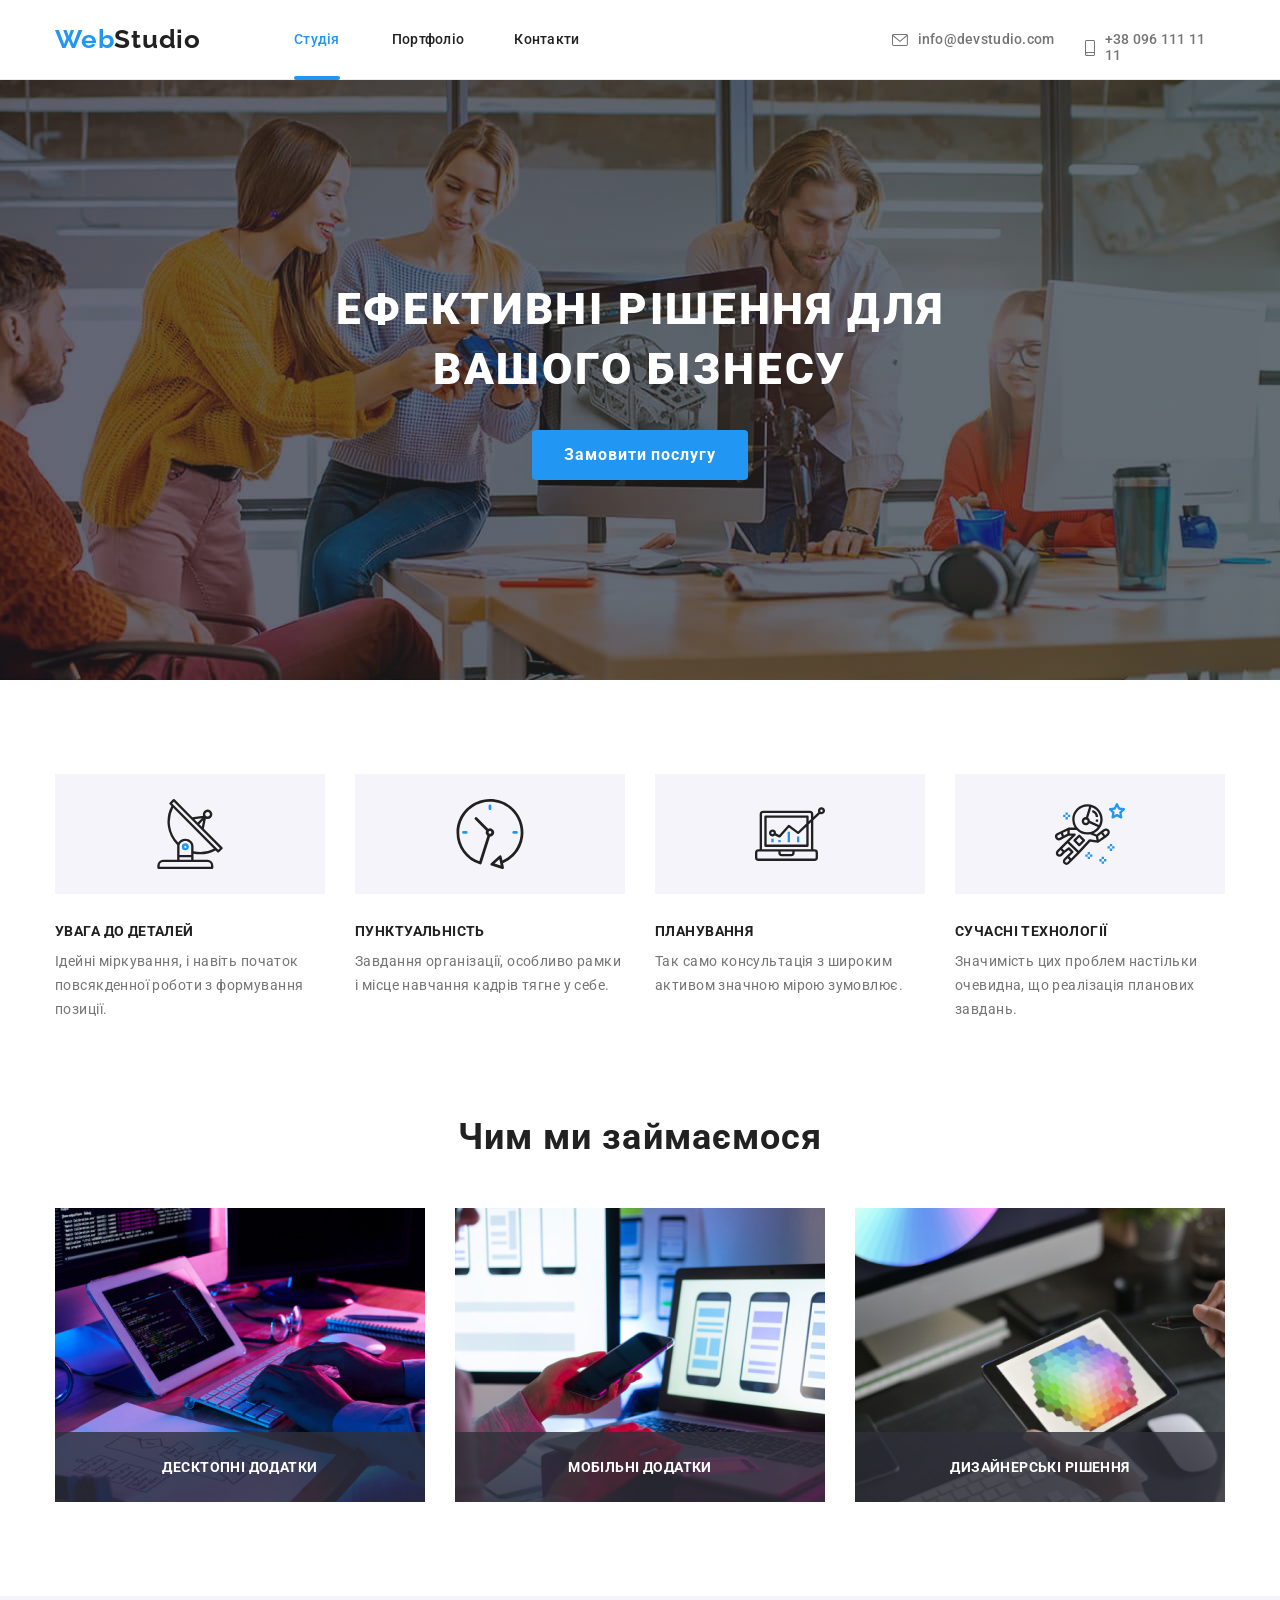
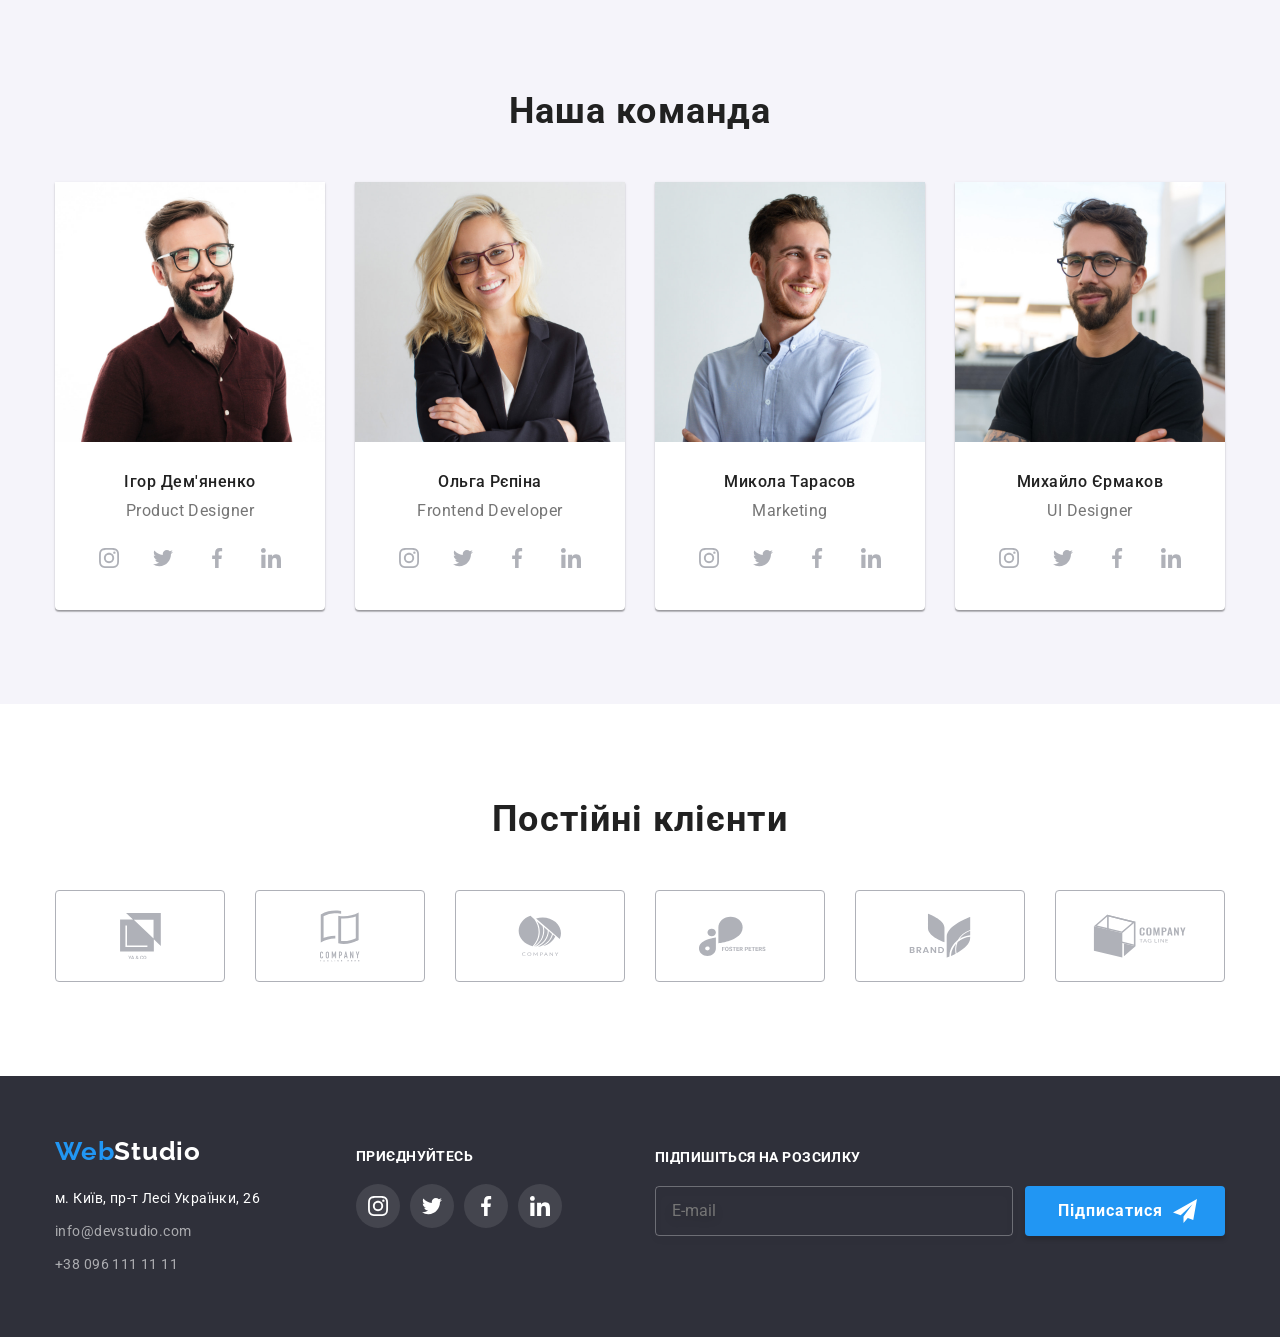
==== index.html @ 0c4d9f6d "делает label для формы в футере" ====
<!DOCTYPE html>
<html lang="uk">
<head>
    <meta charset="UTF-8">
    <meta http-equiv="X-UA-Compatible" content="IE=edge">
    <meta name="viewport" content="width=device-width, initial-scale=1.0">
    <title>Document</title>
    <link rel="preconnect" href="https://fonts.googleapis.com">
    <link rel="preconnect" href="https://fonts.gstatic.com" crossorigin>
    <link href="https://fonts.googleapis.com/css2?family=Raleway:wght@700&family=Roboto:wght@400;500;700;900&display=swap"
        rel="stylesheet">
    <link rel="stylesheet" href="https://cdnjs.cloudflare.com/ajax/libs/modern-normalize/1.1.0/modern-normalize.min.css">
    <link rel="stylesheet" href="./css/styles.css">
</head>
<body>
    <!--Header-->
    <header class="header">
        <div class="container header-nav">
            <a href="./index.html" class="header-logo link"> <span class="accent">Web</span>Studio</a>
            <nav>
                <ul class="site-nav list">
                    <li class="item"><a href="./index.html" class="link current">Студія</a></li>
                    <li class="item"><a href="./portfolio.html" class="link">Портфоліо</a></li>
                    <li class="item"><a href="" class="link">Контакти</a></li>
                </ul>
            </nav>
            <ul class="header-contacts list">
                <li class="item">
                    <a href="mailto:info@devstudio.com" class="link">
                        <svg class="icon envelope" width="16" height="12">
                            <use href="./images/icons.svg#icon-envelope"></use>
                        </svg>
                        info@devstudio.com 
                    </a>
                </li>
                <li class="item">
                    <a href="tel:+380961111111" class="link">
                        <svg class="icon smartphone" width="10" height="16">
                            <use href="./images/icons.svg#icon-smartphone"></use>
                        </svg>
                        +38 096 111 11 11
                    </a>
                </li>
            </ul>
        </div>
    </header>
    <main>
        <!--Hero screen-->
        <section class="hero">
            <h1 class="hero-title">Ефективні рішення для вашого бізнесу</h1>
            <button type="button" class="hero-button" data-modal-open>Замовити послугу</button>
        </section>
        <!--Features-->
        <section class="section">
            <div class="container features">
                <h2 class="section-title visually-hidden">Чому треба обрати нас?</h2>
                <ul class="features-list list">
                    <li class="features-item">
                        <div class="box">
                            <svg class="icon" width="70" height="70">
                                <use href="./images/icons.svg#icon-antenna"></use>
                            </svg>
                        </div>
                        <h3 class="features-title">УВАГА ДО ДЕТАЛЕЙ</h3>
                        <p class="features-description">Ідейні міркування, і навіть початок повсякденної роботи з формування позиції.
                        </p>
                    </li>
                    <li class="features-item">
                        <div class="box">
                            <svg class="icon" width="70" height="70">
                                <use href="./images/icons.svg#icon-clock"></use>
                            </svg>
                        </div>
                        <h3 class="features-title">ПУНКТУАЛЬНІСТЬ</h3>
                        <p class="features-description">Завдання організації, особливо рамки і місце навчання кадрів тягне у себе.</p>
                    </li>
                    <li class="features-item">
                        <div class="box">
                            <svg class="icon" width="70" height="70">
                                <use href="./images/icons.svg#icon-diagram"></use>
                            </svg>
                        </div>
                        <h3 class="features-title">ПЛАНУВАННЯ</h3>
                        <p class="features-description">Так само консультація з широким активом значною мірою зумовлює.</p>
                    </li>
                    <li class="features-item">
                        <div class="box">
                            <svg class="icon" width="70" height="70">
                                <use href="./images/icons.svg#icon-astronaut"></use>
                            </svg>
                        </div>
                        <h3 class="features-title">СУЧАСНІ ТЕХНОЛОГІЇ</h3>
                        <p class="features-description">Значимість цих проблем настільки очевидна, що реалізація планових завдань.</p>
                    </li>
                </ul>
            </div>
        </section>
        <!--What we do-->
        <section class="section">
            <div class="container services">
                <h2 class="section-title">Чим ми займаємося</h2>
                <ul class="services list">
                    <li class="item">
                            <img src="./images/box1.jpg" alt="руки на клавіатурі та планшет з зображенням коду" width="370">
                            <h3 class="service-title">Десктопні додатки</h3>
                    </li>
                    <li class="item">
                        <img src="./images/box2.jpg" alt="людина з телефоном сидить навпроти ноутбука" width="370">
                        <h3 class="service-title">Мобільні додатки</h3>
                    </li>
                    <li class="item">
                        <img src="./images/box3.jpg" alt="людина вибирає колір з палітри на екрані планшета" width="370">
                        <h3 class="service-title">Дизайнерські рішення</h3>
                    </li>
                </ul>
            </div>
        </section>
        <!--Our team-->
        <section class="section secondary-color">
            <div class="container team">
                <h2 class="section-title">Наша команда</h2>
                <ul class="list team">
                    <li class="item">
                        <img src="./images/teamcard1.jpg" alt="чоловік з бородою та у окулярах" class="team-photo">
                        <h3 class="team-name">Ігор Дем'яненко</h3>
                        <p class="team-position">Product Designer</p>
                        <ul class="team-social">
                            <li>
                                <a href="" class="social-item">
                                    <svg class="icon" width="20" height="20">
                                        <use href="./images/icons.svg#icon-instagram"></use>
                                    </svg>
                                </a>
                            </li>
                            <li>
                                <a href="" class="social-item">
                                    <svg class="icon" width="20" height="20">
                                        <use href="./images/icons.svg#icon-twitter"></use>
                                    </svg>
                                </a>
                            </li>
                            <li>
                                <a href="" class="social-item">
                                    <svg class="icon" width="20" height="20">
                                        <use href="./images/icons.svg#icon-facebook"></use>
                                    </svg>
                                </a>
                            </li>
                            <li>
                                <a href="" class="social-item">
                                    <svg class="icon" width="20" height="20">
                                        <use href="./images/icons.svg#icon-linkedin"></use>
                                    </svg>
                                </a>
                            </li>
                        </ul>
                    </li>
                    <li class="item">
                        <img src="./images/teamcard2.jpg" alt="блондинка в окулярах" class="team-photo">
                        <h3 class="team-name">Ольга Рєпіна</h3>
                        <p class="team-position">Frontend Developer</p>
                        <ul class="team-social">
                            <li>
                                <a href="" class="social-item">
                                    <svg class="icon" width="20" height="20">
                                        <use href="./images/icons.svg#icon-instagram"></use>
                                    </svg>
                                </a>
                            </li>
                            <li>
                                <a href="" class="social-item">
                                    <svg class="icon" width="20" height="20">
                                        <use href="./images/icons.svg#icon-twitter"></use>
                                    </svg>
                                </a>
                            </li>
                            <li>
                                <a href="" class="social-item">
                                    <svg class="icon" width="20" height="20">
                                        <use href="./images/icons.svg#icon-facebook"></use>
                                    </svg>
                                </a>
                            </li>
                            <li>
                                <a href="" class="social-item">
                                    <svg class="icon" width="20" height="20">
                                        <use href="./images/icons.svg#icon-linkedin"></use>
                                    </svg>
                                </a>
                            </li>
                        </ul>
                    </li>
                    <li class="item">
                        <img src="./images/teamcard3.jpg" alt="чоловік у блакитній сорочці" class="team-photo">
                        <h3 class="team-name">Микола Тарасов</h3>
                        <p class="team-position">Marketing</p>
                        <ul class="team-social">
                            <li>
                                <a href="" class="social-item">
                                    <svg class="icon" width="20" height="20">
                                        <use href="./images/icons.svg#icon-instagram"></use>
                                    </svg>
                                </a>
                            </li>
                            <li>
                                <a href="" class="social-item">
                                    <svg class="icon" width="20" height="20">
                                        <use href="./images/icons.svg#icon-twitter"></use>
                                    </svg>
                                </a>
                            </li>
                            <li>
                                <a href="" class="social-item">
                                    <svg class="icon" width="20" height="20">
                                        <use href="./images/icons.svg#icon-facebook"></use>
                                    </svg>
                                </a>
                            </li>
                            <li>
                                <a href="" class="social-item">
                                    <svg class="icon" width="20" height="20">
                                        <use href="./images/icons.svg#icon-linkedin"></use>
                                    </svg>
                                </a>
                            </li>
                        </ul>
                    </li>
                    <li class="item">
                        <img src="./images/teamcard4.jpg" alt="чоловік з бородою та окулярами у чорній футболці" class="team-photo">
                        <h3 class="team-name">Михайло Єрмаков</h3>
                        <p class="team-position">UI Designer</p>
                        <ul class="team-social">
                            <li>
                                <a href="" class="social-item">
                                    <svg class="icon" width="20" height="20">
                                        <use href="./images/icons.svg#icon-instagram"></use>
                                    </svg>
                                </a>
                            </li>
                            <li>
                                <a href="" class="social-item">
                                    <svg class="icon" width="20" height="20">
                                        <use href="./images/icons.svg#icon-twitter"></use>
                                    </svg>
                                </a>
                            </li>
                            <li>
                                <a href="" class="social-item">
                                    <svg class="icon" width="20" height="20">
                                        <use href="./images/icons.svg#icon-facebook"></use>
                                    </svg>
                                </a>
                            </li>
                            <li>
                                <a href="" class="social-item">
                                    <svg class="icon" width="20" height="20">
                                        <use href="./images/icons.svg#icon-linkedin"></use>
                                    </svg>
                                </a>
                            </li>
                        </ul>
                    </li>
                </ul>
            </div>
        </section>
        <!-- Clients -->
        <section>
            <div class="container clients">
                <h2 class="section-title">Постійні клієнти</h2>
                <ul class="list">
                    <li class="clients-item">
                        <svg class="icon client1" width="41" height="46.7">
                            <use href="./images/icons.svg#icon-client1"></use>
                        </svg>
                    </li>
                    <li class="clients-item">
                        <svg class="icon client2" width="40" height="52">
                            <use href="./images/icons.svg#icon-client2"></use>
                        </svg>
                    </li>
                    <li class="clients-item">
                        <svg class="icon client3" width="43.46" height="41.18">
                            <use href="./images/icons.svg#icon-client3"></use>
                        </svg>
                    </li>
                    <li class="clients-item">
                        <svg class="icon client4" width="84.44" height="40.62">
                            <use href="./images/icons.svg#icon-client4"></use>
                        </svg>
                    </li>
                    <li class="clients-item">
                        <svg class="icon client5" width="62.54" height="45.43">
                            <use href="./images/icons.svg#icon-client5"></use>
                        </svg>
                    </li>
                    <li class="clients-item">
                        <svg class="icon client6" width="93.79" height="43.93">
                            <use href="./images/icons.svg#icon-client6"></use>
                        </svg>
                    </li>
                </ul>
            </div>
        </section>
        <!-- Modal -->
        <div class="backdrop is-hidden" data-modal>
            <div class="modal">
                <button class="close-button" data-modal-close>
                    <svg class="icon">
                        <use href="./images/icons.svg#icon-closebutton"></use>
                    </svg>
                </button>
            </div>
        </div>
    </main>
    <!-- Footer -->
    <footer class="footer">
        <div class="container">
            <div class="logo-address">
                <a href="./index.html" class="footer-logo link"> <span class="accent">Web</span>Studio</a>
                <address>
                    <ul class="list address">
                        <li class="address-item item">
                            <p>м. Київ, пр-т Лесі Українки, 26</p>
                        </li>
                        <li class="footer-contacts item">
                            <a href="mailto:info@devstudio.com" class="link">info@devstudio.com</a>
                        </li>
                        <li class="footer-contacts item">
                            <a href="tel:+380961111111" class="link">+38 096 111 11 11</a>
                        </li>
                    </ul>
                </address>
            </div>
            <div class="footer-social">
                <h3>приєднуйтесь</h3>
                <ul class="list">
                    <li>
                        <a href="" class="social-item">
                            <svg class="icon" width="20" height="20">
                                <use href="./images/icons.svg#icon-instagram"></use>
                            </svg>
                        </a>
                    </li>
                    <li>
                        <a href="" class="social-item">
                            <svg class="icon" width="20" height="20">
                                <use href="./images/icons.svg#icon-twitter"></use>
                            </svg>
                        </a>
                    </li>
                    <li>
                        <a href="" class="social-item">
                            <svg class="icon" width="20" height="20">
                                <use href="./images/icons.svg#icon-facebook"></use>
                            </svg>
                        </a>
                    </li>
                    <li>
                        <a href="" class="social-item">
                            <svg class="icon" width="20" height="20">
                                <use href="./images/icons.svg#icon-linkedin"></use>
                            </svg>
                        </a>
                    </li>
                </ul>
            </div>
            <div class="footer-form">
                <form class="mail-form">
                    <label for="form-label" class="form-header">Підпишіться на розсилку</label>
                    <div class="form">
                        <input type="mail" name="mail" id="form-label" class="mail-input" placeholder="E-mail">
                        <button type="submit" class="submit-button">Підписатися
                            <svg class="icon">
                                <use href="./images/icons.svg#icon-sendicon" width="24" height="24"></use>
                            </svg>
                        </button>
                    </div>
                </form>
            </div>
        </div>
    </footer>
    <script src="./js/modal.js"></script>
</body>
</html>
---- css/styles.css ----
/* колір основного тексту #757575 */
/* колір заголовків #212121 */
/* акцент #2196F3 */
/* колір ховера по кнопці "замовити послугу" #188CE8 */
/* колір контактів у хедері */
/* колір контактів у футеріrgba(255, 255, 255, 0.6); */
/* білий #FFFFFF */
/* колір основного фона #F5F5F5 */
/* вторинний цвіт фону #F5F4FA */
/* фон хедера #FFFFFF */

:root {
    --primary-text-color:#757575;
    --title-text-color:#212121;
    --accent-color:#2196F3;
    --header-contacts-color:#757575;
    --footer-contacts-color:rgba(255, 255, 255, 0.6);
    --white-color:#FFFFFF;
    --primary-background-color:#FFFFFF;
    --secondary-background-color:#F5F4FA;
    --header-background-color:#FFFFFF;
    --hero-background-color:#2F303A;
    --order-button-hover:#188CE8;
    --social-item-color:#AFB1B8;
    --footer-social-background:rgba(255, 255, 255, 0.1);
    --service-title-background:rgba(47, 48, 58, 0.8);
    --backdrop-color:rgba(0, 0, 0, 0.2);
    --transition-duration: 250ms;
    --transition-timing-function: cubic-bezier(0.4, 0, 0.2, 1);
}

h1,
h2,
h3,
h4,
h5,
h6,
p,
ul {
    margin: 0;
    padding: 0;
}

body {
    background-color: var(--primary-background-color);
    color: var(--primary-text-color);
    font-family: Roboto, sans-serif;
}

.list {
    list-style: none;
}

.link {
    text-decoration: none;
}

.visually-hidden {
    position: absolute;
    white-space: nowrap;
    width: 1px;
    height: 1px;
    overflow: hidden;
    border: 0;
    padding: 0;
    clip: rect(0 0 0 0);
    clip-path: inset(50%);
    margin: -1px;
}

.container {
    margin-left: auto;
    margin-right: auto;
    max-width: 1200px;
    padding-left: 15px;
    padding-right: 15px;
}

/* Хедер */

.header-nav {
    display: flex;
    /* align-items: center; */
}

.header {
    display: block;
    height: 80px;
    /* position: relative; */
    border-bottom: 1px solid #ECECEC;
}

/* Лого */

.header-logo {
    margin-top: 24px;
    margin-bottom: 25px;

    color: var(--title-text-color);
    font-family: Raleway, sans-serif;
    font-weight: 700;
    font-size: 26px;
    line-height: 1.19;
    letter-spacing: 0.03em;
}

.header-logo .accent {
    color: var(--accent-color);
}

/* Головна навігація */

.site-nav {
    display: flex;
    margin-left: 93px;
    margin-top: 32px;
    /* padding-bottom: 32px; */
}

.site-nav > .item:nth-child(2) {
    margin-left: 52px;
    margin-right: 50px;
}

.site-nav .link {
    display: block;
    transition: color var(--transition-duration) var(--transition-timing-function);

    color: var(--title-text-color);
    font-weight: 500;
    font-size: 14px;
    line-height: 1.14;
    letter-spacing: 0.02em;
}

.site-nav .link.current {
    position: relative;
    padding-bottom: 32px;

    color: var(--accent-color);
}

.link.current:after {
    content: "";
    display: block;
    position: absolute;
    bottom: 0;

    border-radius: 2px;
    width: 100%;
    height: 4px;
    background-color: var(--accent-color);
}

.site-nav .link:hover, .site-nav .link:focus {
    color: var(--accent-color);
}

/* Контакти у хедері */

.header-contacts .item {
    height: 16px;
}

.header-contacts {
    display: flex;
    align-items: center;
    margin-left: 312px;
}

.header-contacts .item + .item {
    margin-left: 30px;
}

.header-contacts .link {
    display: flex;
    align-items: center;
    transition: color var(--transition-duration) var(--transition-timing-function);
    
    /* height: 16px; */

    color: var(--header-contacts-color);
    font-weight: 500;
    font-size: 14px;
    line-height: 1.14;
    letter-spacing: 0.02em;
}

.header-contacts .link:hover,
.header-contacts .link:focus,
.footer-contacts .link:hover,
.footer-contacts .link:focus {
    color: var(--accent-color);
}

.header-contacts .icon {
    margin-right: 10px;
    transition: fill var(--transition-duration) var(--transition-timing-function);

    fill: var(--header-contacts-color) 
}

.header-contacts .link:hover .icon, .header-contacts .link:focus .icon {
    fill: var(--accent-color);
}

/* Hero */

.hero {
    background-image: linear-gradient(to right, rgba(47, 48, 58, 0.4), rgba(47, 68, 58, 0.4)), url(../images/hero.jpg);
    background-color: #C4C4C4;
    background-size: cover;
    background-position: center;
    margin-left: auto;
    margin-right: auto;
    max-height: 600px;
    max-width: 1600px;
    text-align: center;
    padding-top: 200px;
    padding-bottom: 200px;
    margin-bottom: 94px;
}

.hero-button, .category-button {
    cursor: pointer;
}

.hero-title {
    margin-bottom: 30px;
    width: 696px;
    margin-left: auto;
    margin-right: auto;

    color: var(--white-color);
    font-weight: 900;
    font-size: 44px;
    line-height: 1.36;
    letter-spacing: 0.06em;
    text-transform: uppercase;
}

.hero-button {
    border: none;
    padding: 10px 32px;
    display: block;
    margin-left: auto;
    margin-right: auto;
    transition: background-color var(--transition-duration) var(--transition-timing-function);
    
    min-width: 216px;
    border-radius: 4px;
    background-color: var(--accent-color);
    color: var(--white-color);
    font-weight: 700;
    font-size: 16px;
    line-height: 1.88;
    text-align: center;
    letter-spacing: 0.06em;
}

.hero-button:hover, .hero-button:focus {
    background-color: var(--order-button-hover);
}


.section-title {
    color: var(--title-text-color);
    font-weight: 700;
    font-size: 36px;
    line-height: 1.17;
    text-align: center;
    letter-spacing: 0.03em;
}

/* Features */

.container.features {
    margin-bottom: 94px;
}

.features-list {
    display: flex;
}

.features-item {
    width: calc((100%-90px)/4);
}

.features-item > .box {
    display: flex;
    justify-content: center;
    align-items: center;
    width: 270px;
    height: 120px;
    margin-bottom: 30px;
    background-color: var(--secondary-background-color);
}

.features-list .features-item:not(:last-child) {
    margin-right: 30px;
}

.features-title {
    margin-bottom: 10px;

    color: var(--title-text-color);
    font-weight: 700;
    font-size: 14px;
    line-height: 1.14;
    letter-spacing: 0.03em;
    text-transform: uppercase;
}

.features-description {
    font-size: 14px;
    line-height: 1.71;
    letter-spacing: 0.03em;
}

/* What we do */

.section-title {
    margin-bottom: 50px;
}

.services.list {
    display: flex;
}

.services img {
    display: block;
}

.services .item {
    width: calc((100%-60px)/3);
    height: auto;
    position: relative;
}

.services .item:not(:last-child) {
    margin-right: 30px;
}

.services {
    margin-bottom: 94px;
}

.service-title {
    display: block;
    padding: 27px 0;
    width: 100%;
    height: 70px;
    position: absolute;
    bottom: 0;
    
    color: var(--white-color);
    background-color: var(--service-title-background);

    font-style: normal;
    font-weight: 700;
    font-size: 14px;
    line-height: 16px;
    text-align: center;
    letter-spacing: 0.03em;
    text-transform: uppercase;
}

/* Team */

.container.team {
    padding-top: 94px;
    padding-bottom: 94px;
}

.team.list {
    display: flex;
}

.team .item {
    width: calc((100%-90px)/4);
    border-radius: 0px 0px 4px 4px;
}

.team .item:not(:last-child) {
    margin-right: 30px;
}

.section.secondary-color {
    background-color: var(--secondary-background-color);
}

.team .section-title {
    margin-left: auto;
    margin-right: auto;
}

.team > li {
    background-color: #FFFFFF;
    box-shadow: 0px 1px 3px rgba(0, 0, 0, 0.12), 0px 1px 1px rgba(0, 0, 0, 0.14), 0px 2px 1px rgba(0, 0, 0, 0.2);
    border-radius: 0px 0px 4px 4px;
}

.team-photo {
    margin-bottom: 30px;
    display: block;
    width: 100%;
}

.team-name {
    margin-bottom: 10px;

    color: var(--title-text-color);
    font-weight: 500;
    font-size: 16px;
    line-height: 1.19;
    text-align: center;
    letter-spacing: 0.03em;
}

.team-position {
    margin-bottom: 16px;
    
    font-size: 16px;
    line-height: 1.19;
    text-align: center;
    letter-spacing: 0.03em;
}

.team-social {
    display: flex;
    list-style: none;
    margin: 0 32px 30px 32px;
    padding: 0;
}

.social-item {
    display: flex;
    align-items: center;
    justify-content: center;
    transition: background-color var(--transition-duration) var(--transition-timing-function);
    
    width: 44px;
    height: 44px;
    border-radius: 50%;
}

.team-social > li:not(:last-child) {
    margin-right: 10px;
}

.social-item .icon {
    transition: fill var(--transition-duration) var(--transition-timing-function);
    fill: var(--social-item-color);
}

.social-item:hover, .social-item:focus {
    background-color: var(--accent-color);
}

.social-item:hover .icon, .social-item:focus .icon {
    fill: var(--white-color);
}

/* Clients */

.container.clients {
    padding-top: 94px;
    padding-bottom: 94px;
}

.clients .section-title {
    margin-bottom: 50px;
}

.clients > .list {
    display: flex;
}

.clients-item {
    display: flex;
    align-items: center;
    justify-content: center;
    transition: border-color var(--transition-duration) var(--transition-timing-function);
    
    width: 170px;
    height: 92px;
    
    border: 1px solid #AFB1B8;
    border-radius: 4px;
}

.clients-item:not(:last-child) {
    margin-right: 30px;
}

.clients-item .icon {
    transition: fill var(--transition-duration) var(--transition-timing-function);
    fill: var(--social-item-color);
}

.clients-item:hover .icon {
    fill: var(--accent-color);
}

.clients-item:hover {
    border-color: var(--accent-color);
    cursor: pointer;
}

/* Modal */

.backdrop {
    position: fixed;
    top: 0;
    left: 0;
    opacity: 1;
    transition: opacity var(--transition-duration) var(--transition-timing-function);
    
    width: 100%;
    height: 100%;
    background-color: var(--backdrop-color);
}

.backdrop.is-hidden {
    opacity: 0;
    pointer-events: none;   
}

.backdrop.is-hidden .modal {
    transform: translate(-50%, -50%) scale(0.8);
}

.modal {
    position: absolute;
    top: 50%;
    left: 50%;
    transform: translate(-50%, -50%) scale(1);
    transition: transform var(--transition-duration) var(--transition-timing-function);
    
    
    min-width: 528px;
    min-height: 581px;

    background: var(--white-color);
    box-shadow: 0px 1px 3px rgba(0, 0, 0, 0.12), 0px 1px 1px rgba(0, 0, 0, 0.14), 0px 2px 1px rgba(0, 0, 0, 0.2);
    border-radius: 4px;
}

.close-button {
    position: absolute;
    top: 8px;
    right: 8px;
    display: flex;
    align-items: center;
    justify-content: center;

    width: 30px;
    height: 30px;
    
    cursor: pointer;
    border: 1px solid rgba(0, 0, 0, 0.1);
    border-radius: 50%;
    background-color: var(--white-color);
}

.close-button .icon {
    width: 11px;
    height: 11px;
}

/* Footer */
    
.footer {
    background-color: var(--hero-background-color);
}

.footer .container {
    padding-top: 60px;
    padding-bottom: 60px;
    display: flex;
}

.footer-logo {
    display: inline-block;
    margin-bottom: 20px;
    
    color: var(--white-color);
    
    font-family: Raleway, sans-serif;
    font-weight: 700;
    font-size: 26px;
    line-height: 1.19;
    letter-spacing: 0.03em;
}

.footer-logo .accent {
    color: var(--accent-color);
}

.address {
    display: inline-block;
    width: 231px;
}

.address-item {
    color: var(--white-color);
    font-style: normal;
    font-size: 14px;
    line-height: 1.71;
    letter-spacing: 0.03em;
}

.address .item:not(:last-child) {
    margin-bottom: 9px;
}

.footer-contacts .link {
    transition: color var(--transition-duration) var(--transition-timing-function);
    
    color: var(--footer-contacts-color);
    font-style: normal;
    font-size: 14px;
    line-height: 1.71;
    letter-spacing: 0.03em;
}

.footer-social {
    display: block;
    height: 80px;
    padding: 0;
    margin-left: 70px;
    margin-top: 12px;
}

.footer-social h3 {
    margin-bottom: 20px;

    font-weight: 700;
    font-size: 14px;
    line-height: 16px;
    letter-spacing: 0.03em;
    text-transform: uppercase;
    
    color: var(--white-color);
}

.footer-social .social-item {
    transition: background-color var(--transition-duration) var(--transition-timing-function);
    background-color: var(--footer-social-background);
    border-radius: 50%;
}

.footer-social li:not(:last-child) {
    margin-right: 10px;
}

.footer-social .list {
    display: flex;
}

.footer-social .icon {
    fill: var(--white-color);
}

.footer-social .social-item:hover, .footer-social .social-item:focus {
    background-color: var(--accent-color);
}

/* Footer form */

.footer-form {
    margin-left: 93px;
    margin-top: 12px;
}

.mail-form .form {
    display: flex;
}

.footer-form .form-header {
    display: inline-block;
    padding: 0;
    margin: 0 0 20px 0;

    color: var(--white-color);
    font-weight: 700;
    font-size: 14px;
    line-height: 1.14;
    letter-spacing: 0.03em;
    text-transform: uppercase;
}

.footer-form .mail-input {
    display: block;
    padding-top: 15px;
    padding-bottom: 15px;
    padding-left: 16px;
    width: 358px;
    height: 50px;

    color: var(--footer-contacts-color);
    border: 1px solid rgba(255, 255, 255, 0.3);
    filter: drop-shadow(0px 4px 4px rgba(0, 0, 0, 0.15));
    border-radius: 4px;
    background-color: inherit;
}

.footer-form .submit-button {
    display: flex;
    align-items: center;
    justify-content: end;
    padding: 10px 28px;
    margin-left: 12px;

    width: 200px;
    height: 50px;
    color: var(--white-color);
    background-color: var(--accent-color);
    cursor: pointer;

    font-weight: 700;
    font-size: 16px;
    line-height: 1.88;
    letter-spacing: 0.06em;
    box-shadow: 0px 4px 4px rgba(0, 0, 0, 0.15);
    border: none;
    border-radius: 4px;
}

.submit-button .icon {
    width: 24px;
    height: 24px;
    margin-left: 10px;
}

/* Фільтр */

.category {
    display: flex;
    margin-bottom: 50px;
    justify-content: center;
}

.category .item + .item{
    margin-left: 8px;
}

.category-button {
    display: inline-block;
    padding: 6px 22px;
    transition: background-color var(--transition-duration) var(--transition-timing-function), color var(--transition-duration) var(--transition-timing-function), box-shadow var(--transition-duration) var(--transition-timing-function);
    
    border-radius: 4px;
    border: none;
    background-color: var(--secondary-background-color);
    color: var(--title-text-color);
    font-weight: 500;
    font-size: 16px;
    line-height: 1.62;
    text-align: center;
    letter-spacing: 0.03em;
}

.category-button:hover,
.category-button:focus {
    background-color: var(--accent-color);
    color: var(--white-color);
    box-shadow: 0px 3px 1px rgba(0, 0, 0, 0.1), 0px 1px 2px rgba(0, 0, 0, 0.08), 0px 2px 2px rgba(0, 0, 0, 0.12);
}

/* Портфоліо */

.container.project {
    margin-top: 94px;
    margin-bottom: 94px;
}


.project-list {
    display: flex;
    flex-wrap: wrap;
}

.project-list img {
    display: block;
    width: 100%;
    height: auto;
}

.project-description {
    padding: 20px 23px 19px 23px;
    border-right: 1px solid #EEEEEE;
    border-left: 1px solid #EEEEEE;
    border-bottom: 1px solid #EEEEEE;
}

.project-category {
    display: block; 
}


.project-list .item {
    width: ((100%-60px)/3);
    margin-right: 30px;
    margin-bottom: 30px;
}

.project-list .link {
    display: block;
    transition: box-shadow var(--transition-duration) var(--transition-timing-function);
}

.project-list .link:hover, .project-list .link:focus {
    box-shadow: 0px 1px 1px rgba(0, 0, 0, 0.12), 0px 4px 4px rgba(0, 0, 0, 0.06), 1px 4px 6px rgba(0, 0, 0, 0.16);
}

.project-list .item:nth-child(3n) {
    margin-right: 0;
}

.project-list .item:nth-last-child(-n+3) {
    margin-bottom: 0;
}

.project-title {
    margin-bottom: 4px;
    
    color: var(--title-text-color);
    font-weight: 700;
    font-size: 18px;
    line-height: 2;
    letter-spacing: 0.06em;
}

.project-category {
    font-size: 16px;
    line-height: 1.88;
    letter-spacing: 0.03em;
}

.project-list .project-category {
    color: var(--primary-text-color)
}

.project-thumb {
    position: relative;
    overflow: hidden;
}

.project-transform {
    display: block;
    position: absolute;
    top: 100%;
    transition: transform var(--transition-duration) var(--transition-timing-function);

    width: 100%;
    height: 100%;
    background-color: var(--accent-color);
}

.project-list .link:hover .project-transform, .project-list .link:focus .project-transform {
    transform: translateY(-100%);
}

.project-desc {
    padding: 63px 24px;

    font-style: normal;
    font-weight: 400;
    font-size: 18px;
    line-height: 1.56;
    letter-spacing: 0.03em;

    color: var(--white-color);
}
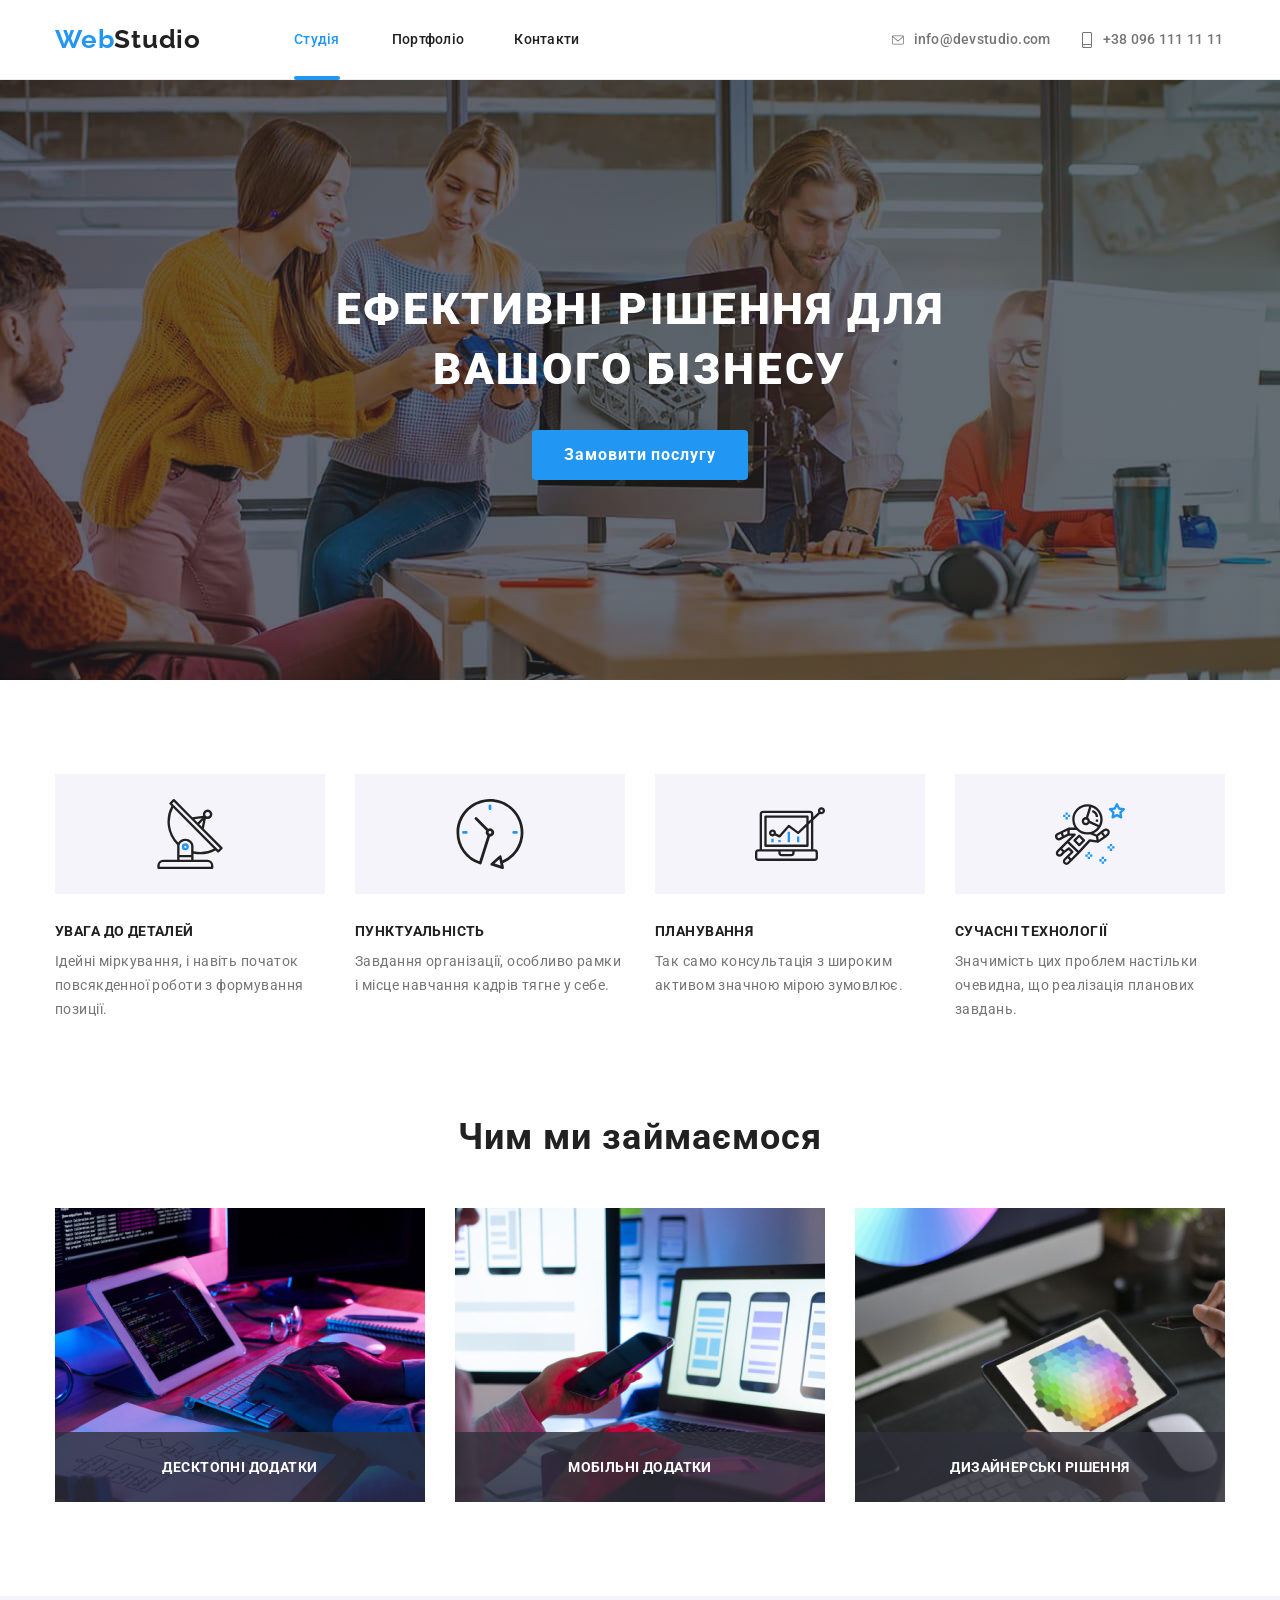
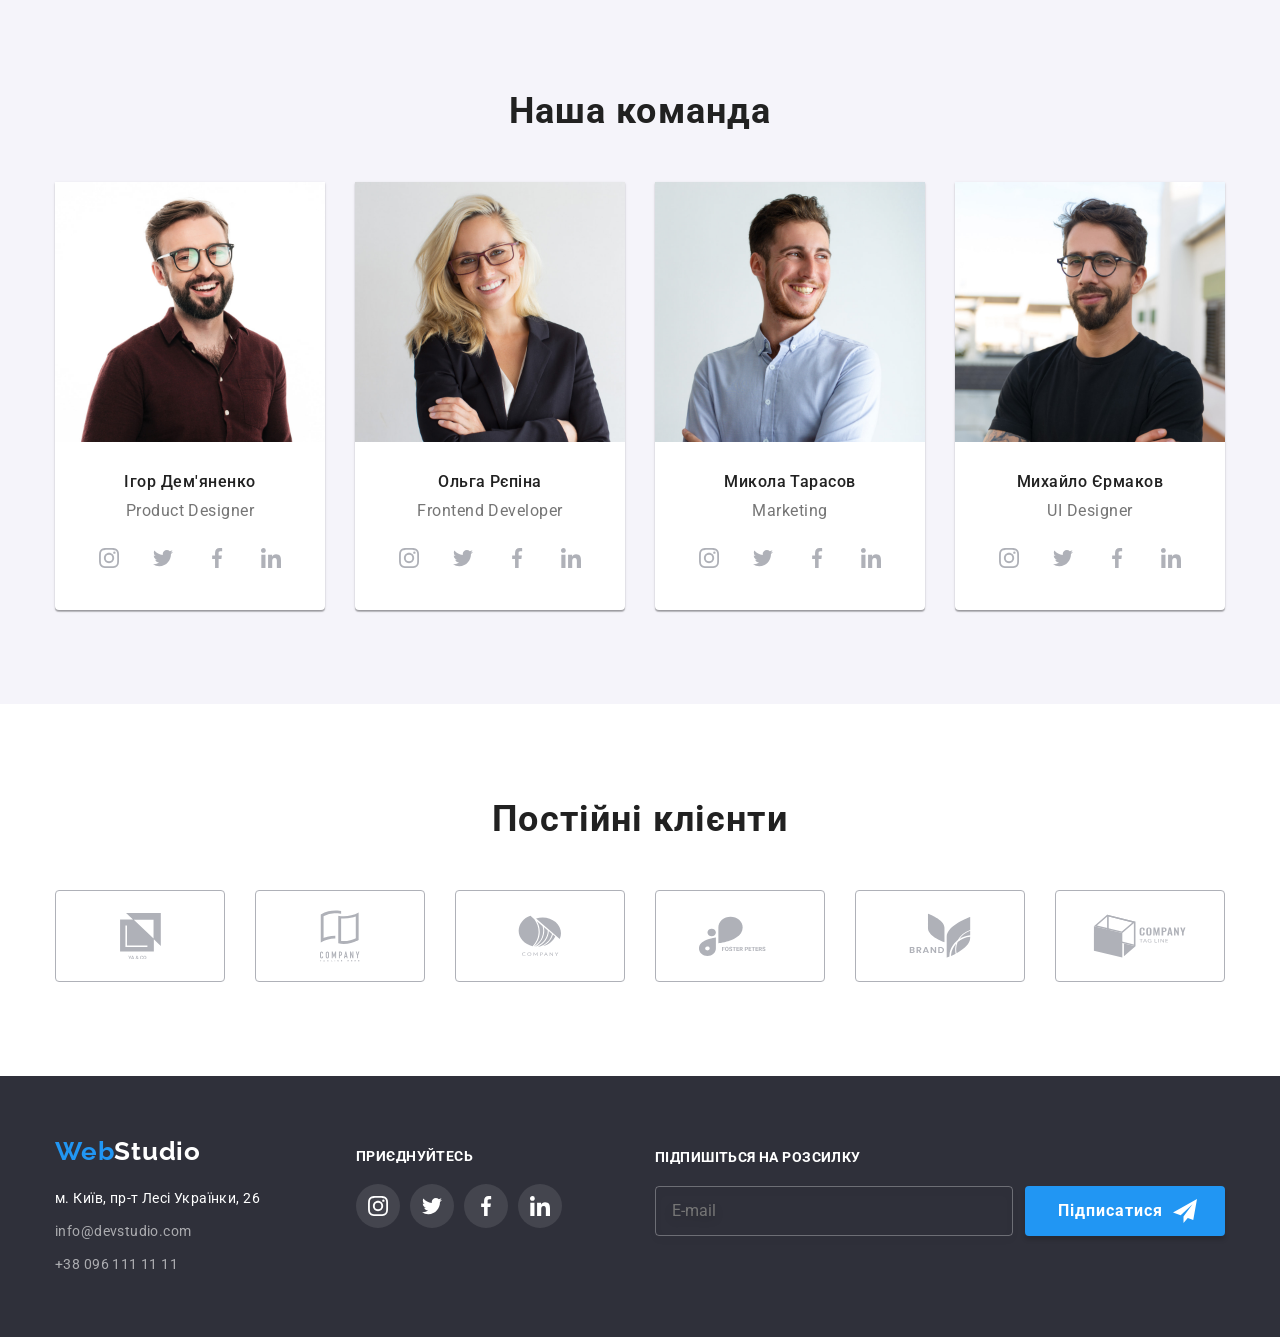
==== commit 8af528d7: "добавляет кастомный чекбокс в модалку" ====
--- a/index.html
+++ b/index.html
@@ -27,10 +27,10 @@
             <ul class="header-contacts list">
                 <li class="item">
                     <a href="mailto:info@devstudio.com" class="link">
-                        <svg class="icon envelope" width="16" height="12">
+                        <svg class="icon envelope">
                             <use href="./images/icons.svg#icon-envelope"></use>
                         </svg>
-                        info@devstudio.com 
+                        <span>info@devstudio.com</span>  
                     </a>
                 </li>
                 <li class="item">
@@ -51,8 +51,8 @@
             <button type="button" class="hero-button" data-modal-open>Замовити послугу</button>
         </section>
         <!--Features-->
-        <section class="section">
-            <div class="container features">
+        <section class="section features">
+            <div class="container">
                 <h2 class="section-title visually-hidden">Чому треба обрати нас?</h2>
                 <ul class="features-list list">
                     <li class="features-item">
@@ -116,8 +116,8 @@
             </div>
         </section>
         <!--Our team-->
-        <section class="section secondary-color">
-            <div class="container team">
+        <section class="section team secondary-color">
+            <div class="container">
                 <h2 class="section-title">Наша команда</h2>
                 <ul class="list team">
                     <li class="item">
@@ -264,8 +264,8 @@
             </div>
         </section>
         <!-- Clients -->
-        <section>
-            <div class="container clients">
+        <section class="clients">
+            <div class="container">
                 <h2 class="section-title">Постійні клієнти</h2>
                 <ul class="list">
                     <li class="clients-item">
@@ -304,6 +304,44 @@
         <!-- Modal -->
         <div class="backdrop is-hidden" data-modal>
             <div class="modal">
+                <strong class="modal-header">Залиште свої дані, ми вам передзвонимо</strong>
+                <form>
+                    <div class="modal-form">
+                        <label class="modal-name">
+                            <span class="label">Ім'я</span>
+                            <input type="text" name="name" class="input">
+                            <svg class="icon">
+                                <use href="./images/icons.svg#icon-username"></use>
+                            </svg>
+                        </label>
+                        <label class="modal-phone">
+                            <span class="label" >Телефон</span>
+                            <input type="tel" name="phone" class="input">
+                            <svg class="icon">
+                                <use href="./images/icons.svg#icon-userphone"></use>
+                            </svg>
+                        </label>
+                        <label class="modal-email">
+                            <span class="label">Пошта</span>
+                            <input type="email" name="email" class="input">
+                            <svg class="icon">
+                                <use href="./images/icons.svg#icon-useremail"></use>
+                            </svg>
+                        </label>
+                        <label class="modal-comment">
+                            <span class="label">Коментар</span>
+                            <textarea name="comment" class="textarea" placeholder="Введіть текст"></textarea>
+                        </label>
+                    </div>
+                    <label class="modal-policy">
+                        <input type="checkbox" name="policy" class="checkbox">
+                        <svg class="icon-check">
+                            <use href="./images/icons.svg#icon-check"></use>
+                        </svg>
+                        <span class="label">Погоджуюся з розсилкою та приймаю <a href="">Умови договору</a></span>
+                    </label>
+                    <button type="submit" class="modal-submit">Відправити</button>
+                </form>
                 <button class="close-button" data-modal-close>
                     <svg class="icon">
                         <use href="./images/icons.svg#icon-closebutton"></use>
--- a/css/styles.css
+++ b/css/styles.css
@@ -20,7 +20,7 @@
     --secondary-background-color:#F5F4FA;
     --header-background-color:#FFFFFF;
     --hero-background-color:#2F303A;
-    --order-button-hover:#188CE8;
+    --button-hover:#188CE8;
     --social-item-color:#AFB1B8;
     --footer-social-background:rgba(255, 255, 255, 0.1);
     --service-title-background:rgba(47, 48, 58, 0.8);
@@ -57,14 +57,14 @@
 
 .visually-hidden {
     position: absolute;
-    white-space: nowrap;
+    /* white-space: nowrap; */
     width: 1px;
     height: 1px;
     overflow: hidden;
     border: 0;
     padding: 0;
     clip: rect(0 0 0 0);
-    clip-path: inset(50%);
+    /* clip-path: inset(50%); */
     margin: -1px;
 }
 
@@ -177,7 +177,7 @@
     align-items: center;
     transition: color var(--transition-duration) var(--transition-timing-function);
     
-    /* height: 16px; */
+    height: 16px;
 
     color: var(--header-contacts-color);
     font-weight: 500;
@@ -186,18 +186,28 @@
     letter-spacing: 0.02em;
 }
 
+.header-contacts .icon {
+    display: inline-block;
+    padding: 0;
+    width: 12px;
+    height: 16px;
+    margin-right: 10px;
+    transition: fill var(--transition-duration) var(--transition-timing-function);
+
+    fill: var(--header-contacts-color)
+}
+
+.header-contacts span {
+    display: inline-block;
+    padding: 0;
+    height: 16px;
+}
+
 .header-contacts .link:hover,
 .header-contacts .link:focus,
 .footer-contacts .link:hover,
 .footer-contacts .link:focus {
     color: var(--accent-color);
-}
-
-.header-contacts .icon {
-    margin-right: 10px;
-    transition: fill var(--transition-duration) var(--transition-timing-function);
-
-    fill: var(--header-contacts-color) 
 }
 
 .header-contacts .link:hover .icon, .header-contacts .link:focus .icon {
@@ -242,7 +252,7 @@
 .hero-button {
     border: none;
     padding: 10px 32px;
-    display: block;
+    display: inline-block;
     margin-left: auto;
     margin-right: auto;
     transition: background-color var(--transition-duration) var(--transition-timing-function);
@@ -259,7 +269,7 @@
 }
 
 .hero-button:hover, .hero-button:focus {
-    background-color: var(--order-button-hover);
+    background-color: var(--button-hover);
 }
 
 
@@ -274,7 +284,7 @@
 
 /* Features */
 
-.container.features {
+.section.features {
     margin-bottom: 94px;
 }
 
@@ -367,7 +377,7 @@
 
 /* Team */
 
-.container.team {
+.section.team {
     padding-top: 94px;
     padding-bottom: 94px;
 }
@@ -463,7 +473,7 @@
 
 /* Clients */
 
-.container.clients {
+.clients {
     padding-top: 94px;
     padding-bottom: 94px;
 }
@@ -472,7 +482,7 @@
     margin-bottom: 50px;
 }
 
-.clients > .list {
+.clients .list {
     display: flex;
 }
 
@@ -531,6 +541,11 @@
 }
 
 .modal {
+    display: flex;
+    flex-direction: column;
+    margin-left: auto;
+    margin-right: auto;
+    padding: 40px;
     position: absolute;
     top: 50%;
     left: 50%;
@@ -546,6 +561,158 @@
     border-radius: 4px;
 }
 
+.modal-header {
+    display: block;
+    text-align: center;
+    margin-bottom: 12px;
+
+    font-weight: 700;
+    font-size: 20px;
+    line-height: 1.15;
+    text-align: center;
+    letter-spacing: 0.03em;
+    color: var(--title-text-color);
+}
+
+.modal-form {
+    display: flex;
+    flex-direction: column;
+    margin-bottom: 20px;
+
+    font-weight: 400;
+    font-size: 12px;
+    line-height: 1.17;
+    letter-spacing: 0.01em;
+    color: var(--primary-text-color);
+}
+
+.modal-form .input, .modal-form .textarea {
+    display: block;
+    width: 100%;
+    height: 40px;
+    
+    border: 1px solid rgba(33, 33, 33, 0.2);
+    border-radius: 4px;
+}
+
+.modal-form .input {
+    padding-left: 42px;
+}
+
+.modal-form .label {
+    display: inline-block;
+    padding: 0;
+    margin-bottom: 4px;
+}
+
+.modal-form label:not(:last-child) {
+    margin-bottom: 10px;
+}
+
+.modal-name, .modal-phone, .modal-email {
+    position: relative;
+}
+
+.modal-form .icon {
+    width: 18px;
+    height: 18px;
+    position: absolute;
+    bottom: 11px;
+    left: 12px;
+}
+
+.modal-form .textarea {
+    height: 120px;
+    padding: 12px 16px;
+    resize: none;
+}
+
+.modal-form .textarea::placeholder {
+    color: rgba(117, 117, 117, 0.5);
+}
+
+.modal-form label:focus-within input, .modal-form label:focus-within textarea {
+    border: 1px solid #2196F3;
+    outline: transparent;
+}
+
+.modal-form label:focus-within .icon {
+    fill: var(--accent-color);
+}
+
+.modal-policy {
+    display: flex;
+    width: 425px;
+    align-items: center;
+    justify-content: left;
+    margin-left: auto;
+    margin-right: auto;
+    margin-bottom: 30px;
+
+    font-weight: 400;
+    font-size: 14px;
+    line-height: 1.71;
+    letter-spacing: 0.03em;
+}
+
+.modal-policy .checkbox {
+    position: absolute;
+    white-space: nowrap;
+    width: 1px;
+    height: 1px;
+    overflow: hidden;
+    padding: 0;
+    clip: rect(0 0 0 0);
+    clip-path: inset(50%);
+    margin: -1px;
+    border: 0;
+}
+
+.icon-check {
+    display: inline-block;
+    padding: 0;
+    margin-right: 8px;
+    width: 16px;
+    height: 15px;
+
+    border: 2px solid black;
+    border-radius: 2px;
+}
+
+.checkbox:checked + .icon-check {
+    background-color: var(--accent-color);
+    background-origin: border-box;
+    border: none;
+}
+
+.modal-policy a {
+    color: var(--accent-color);
+}
+
+.modal-submit {
+    display: block;
+    margin-left: auto;
+    margin-right: auto;
+    width: 200px;
+    height: 50px;
+
+    cursor: pointer;
+    box-shadow: 0px 4px 4px rgba(0, 0, 0, 0.15);
+    border: none;
+    border-radius: 4px;
+    background-color: var(--accent-color);
+    color: var(--white-color);
+    
+    font-weight: 700;
+    font-size: 16px;
+    line-height: 1.88;
+    letter-spacing: 0.06em;
+}
+
+.modal-submit:hover {
+    background-color: var(--button-hover);
+}
+
 .close-button {
     position: absolute;
     top: 8px;
@@ -568,15 +735,22 @@
     height: 11px;
 }
 
+.close-button:hover .icon {
+    fill: var(--accent-color);
+}
+
 /* Footer */
     
 .footer {
     background-color: var(--hero-background-color);
 }
 
-.footer .container {
+.footer {
     padding-top: 60px;
     padding-bottom: 60px;
+}
+
+.footer .container {
     display: flex;
 }
 
@@ -770,7 +944,7 @@
 
 /* Портфоліо */
 
-.container.project {
+.section.project {
     margin-top: 94px;
     margin-bottom: 94px;
 }
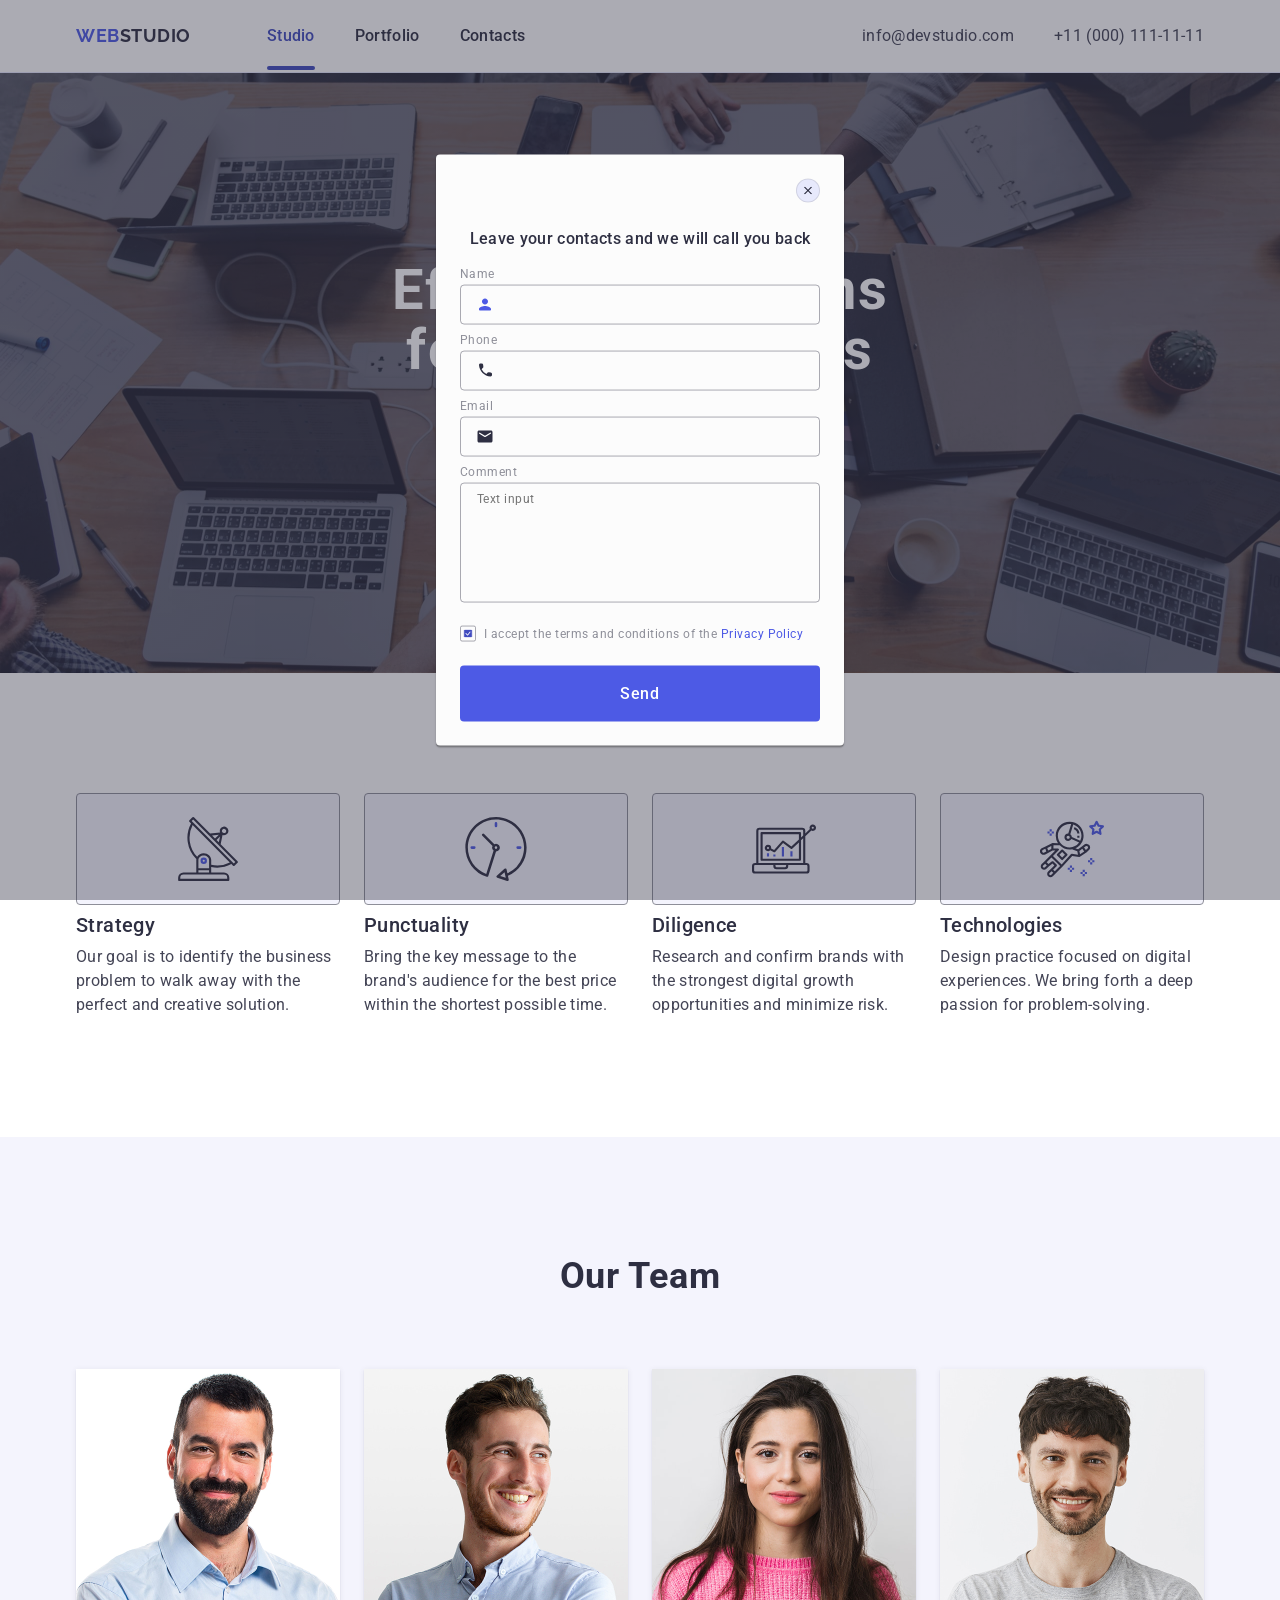
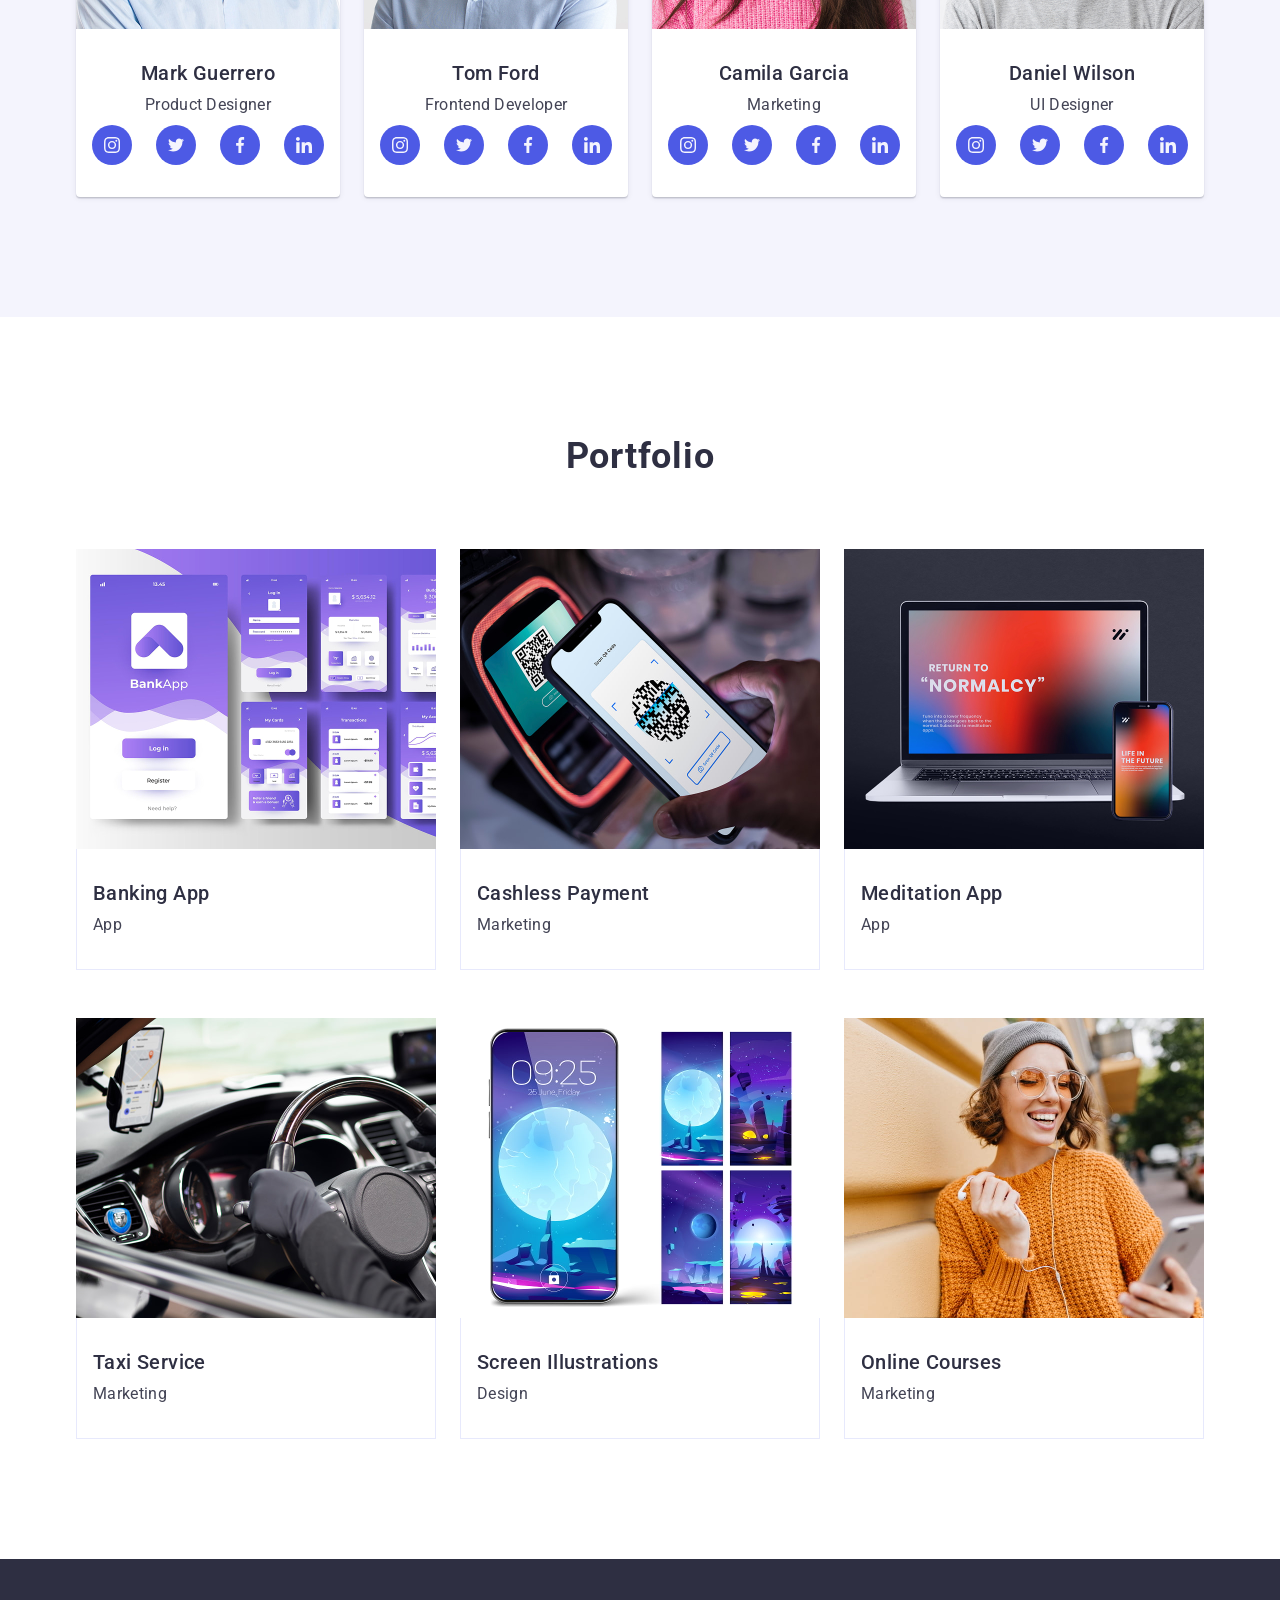
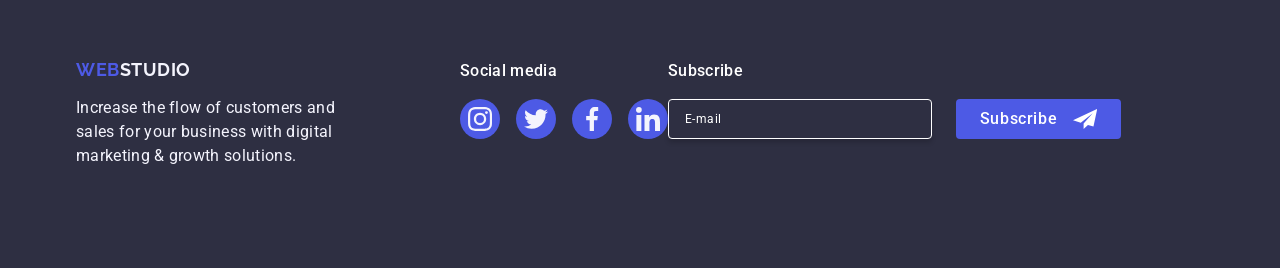
==== commit 30c9605f: "Initial commit" ====
--- a/index.html
+++ b/index.html
@@ -1,422 +1,452 @@
 <!DOCTYPE html>
-<html lang="uk">
-<head>
-    <meta charset="UTF-8">
-    <meta http-equiv="X-UA-Compatible" content="IE=edge">
-    <meta name="viewport" content="width=device-width, initial-scale=1.0">
-    <title>Document</title>
-    <link rel="preconnect" href="https://fonts.googleapis.com">
-    <link rel="preconnect" href="https://fonts.gstatic.com" crossorigin>
-    <link href="https://fonts.googleapis.com/css2?family=Raleway:wght@700&family=Roboto:wght@400;500;700;900&display=swap"
-        rel="stylesheet">
-    <link rel="stylesheet" href="https://cdnjs.cloudflare.com/ajax/libs/modern-normalize/1.1.0/modern-normalize.min.css">
-    <link rel="stylesheet" href="./css/styles.css">
-</head>
-<body>
-    <!--Header-->
-    <header class="header">
-        <div class="container header-nav">
-            <a href="./index.html" class="header-logo link"> <span class="accent">Web</span>Studio</a>
-            <nav>
-                <ul class="site-nav list">
-                    <li class="item"><a href="./index.html" class="link current">Студія</a></li>
-                    <li class="item"><a href="./portfolio.html" class="link">Портфоліо</a></li>
-                    <li class="item"><a href="" class="link">Контакти</a></li>
-                </ul>
-            </nav>
-            <ul class="header-contacts list">
-                <li class="item">
-                    <a href="mailto:info@devstudio.com" class="link">
-                        <svg class="icon envelope">
-                            <use href="./images/icons.svg#icon-envelope"></use>
-                        </svg>
-                        <span>info@devstudio.com</span>  
-                    </a>
-                </li>
-                <li class="item">
-                    <a href="tel:+380961111111" class="link">
-                        <svg class="icon smartphone" width="10" height="16">
-                            <use href="./images/icons.svg#icon-smartphone"></use>
-                        </svg>
-                        +38 096 111 11 11
-                    </a>
-                </li>
-            </ul>
+<html lang="en">
+	<head>
+		<meta charset="UTF-8" />
+		<meta name="viewport" content="width=device-width, initial-scale=1.0" />
+		<title>WebStudio</title>
+		<link rel="preconnect" href="https://fonts.googleapis.com" />
+		<link rel="preconnect" href="https://fonts.gstatic.com" crossorigin />
+		<link
+			href="https://fonts.googleapis.com/css2?family=Raleway:wght@700&family=Roboto:wdth,wght@75..100,100..900&display=swap"
+			rel="stylesheet"
+		/>
+		<link
+			rel="stylesheet"
+			href="https://cdnjs.cloudflare.com/ajax/libs/modern-normalize/3.0.1/modern-normalize.min.css"
+		/>
+		<link rel="stylesheet" href="./css/styles.css" />
+	</head>
+	<body>
+		<!--Header-->
+		<header class="header">
+			<div class="container">
+				<nav class="header-nav">
+					<a class="logo" href="./index.html">Web<span class="header-logo">Studio</span></a>
+					<ul class="header-nav-list">
+						<li>
+							<a href="./index.html" class="header-nav-link current">Studio</a>
+						</li>
+						<li>
+							<a class="header-nav-link" href="">Portfolio</a>
+						</li>
+						<li>
+							<a class="header-nav-link" href="">Contacts</a>
+						</li>
+					</ul>
+				</nav>
+				<address class="header-address">
+					<ul class="header-address-list">
+						<li class="header-address-list-item">
+							<a class="contacts-link" href="mailto:info@devstudio.com">info@devstudio.com</a>
+						</li>
+						<li class="header-address-list-item">
+							<a class="contacts-link" href="tel:+110001111111">+11 (000) 111-11-11</a>
+						</li>
+					</ul>
+				</address>
+			</div>
+		</header>
+		<main>
+			<!--Hero-->
+			<section class="hero">
+				<div class="container">
+					<h1 class="main-title">Effective Solutions for Your Business</h1>
+					<button data-modal-open class="hero-button" type="button">Order Service</button>
+				</div>
+			</section>
+			<!--Features-->
+			<section class="features">
+				<div class="container">
+					<h2 class="visually-hidden">Features</h2>
+					<ul class="features-list">
+						<li class="features-list-item">
+							<div class="icon-container">
+								<svg width="64" height="64">
+									<use href="./images/icons.svg#icon-antenna"></use>
+								</svg>
+							</div>
+							<h3 class="features-list-item-header">Strategy</h3>
+							<p class="features-list-item-text">
+								Our goal is to identify the business problem to walk away with the perfect and creative solution.
+							</p>
+						</li>
+						<li class="features-list-item">
+							<div class="icon-container">
+								<svg width="64" height="64">
+									<use href="./images/icons.svg#icon-clock"></use>
+								</svg>
+							</div>
+							<h3 class="features-list-item-header">Punctuality</h3>
+							<p class="features-list-item-text">
+								Bring the key message to the brand's audience for the best price within the shortest possible time.
+							</p>
+						</li>
+						<li class="features-list-item">
+							<div class="icon-container">
+								<svg width="64" height="64">
+									<use href="./images/icons.svg#icon-diagram"></use>
+								</svg>
+							</div>
+							<h3 class="features-list-item-header">Diligence</h3>
+							<p class="features-list-item-text">
+								Research and confirm brands with the strongest digital growth opportunities and minimize risk.
+							</p>
+						</li>
+						<li class="features-list-item">
+							<div class="icon-container">
+								<svg width="64" height="64">
+									<use href="./images/icons.svg#icon-astronaut"></use>
+								</svg>
+							</div>
+							<h3 class="features-list-item-header">Technologies</h3>
+							<p class="features-list-item-text">
+								Design practice focused on digital experiences. We bring forth a deep passion for problem-solving.
+							</p>
+						</li>
+					</ul>
+				</div>
+			</section>
+			<!--Team-->
+			<section class="team">
+				<div class="container">
+					<h2 class="section-header team-header">Our Team</h2>
+					<ul class="team-list">
+						<li class="team-card">
+							<img src="./images/team1.jpg" alt="Mark Guerrero" width="264" />
+							<div class="team-card-bottom-container">
+								<h3 class="team-card-header">Mark Guerrero</h3>
+								<p class="team-card-text" lang="en">Product Designer</p>
+								<ul class="social-list">
+									<li class="social-list-item">
+										<a href="" class="social-link team-social"
+											><svg width="16" height="16" class="social-icon">
+												<use href="./images/icons.svg#icon-instagram"></use></svg
+										></a>
+									</li>
+									<li class="social-list-item">
+										<a href="" class="social-link team-social"
+											><svg width="16" height="16" class="social-icon">
+												<use href="./images/icons.svg#icon-twitter"></use></svg
+										></a>
+									</li>
+									<li class="social-list-item">
+										<a href="" class="social-link team-social"
+											><svg width="16" height="16" class="social-icon">
+												<use href="./images/icons.svg#icon-facebook"></use></svg
+										></a>
+									</li>
+									<li class="social-list-item">
+										<a href="" class="social-link team-social"
+											><svg width="16" height="16" class="social-icon">
+												<use href="./images/icons.svg#icon-linkedin"></use></svg
+										></a>
+									</li>
+								</ul>
+							</div>
+						</li>
+						<li class="team-card">
+							<img src="./images/team2.jpg" alt="Tom Ford" width="264" />
+							<div class="team-card-bottom-container">
+								<h3 class="team-card-header">Tom Ford</h3>
+								<p class="team-card-text" lang="en">Frontend Developer</p>
+								<ul class="social-list">
+									<li class="social-list-item">
+										<a class="social-link team-social"
+											><svg width="16" height="16" class="social-icon">
+												<use href="./images/icons.svg#icon-instagram"></use></svg
+										></a>
+									</li>
+									<li class="social-list-item">
+										<a class="social-link team-social"
+											><svg width="16" height="16" class="social-icon">
+												<use href="./images/icons.svg#icon-twitter"></use></svg
+										></a>
+									</li>
+									<li class="social-list-item">
+										<a class="social-link team-social"
+											><svg width="16" height="16" class="social-icon">
+												<use href="./images/icons.svg#icon-facebook"></use></svg
+										></a>
+									</li>
+									<li class="social-list-item">
+										<a class="social-link team-social"
+											><svg width="16" height="16" class="social-icon">
+												<use href="./images/icons.svg#icon-linkedin"></use></svg
+										></a>
+									</li>
+								</ul>
+							</div>
+						</li>
+						<li class="team-card">
+							<img src="./images/team3.jpg" alt="Camila Garcia" width="264" />
+							<div class="team-card-bottom-container">
+								<h3 class="team-card-header">Camila Garcia</h3>
+								<p class="team-card-text" lang="en">Marketing</p>
+								<ul class="social-list">
+									<li class="social-list-item">
+										<a class="social-link team-social"
+											><svg width="16" height="16" class="social-icon">
+												<use href="./images/icons.svg#icon-instagram"></use></svg
+										></a>
+									</li>
+									<li class="social-list-item">
+										<a class="social-link team-social"
+											><svg width="16" height="16" class="social-icon">
+												<use href="./images/icons.svg#icon-twitter"></use></svg
+										></a>
+									</li>
+									<li class="social-list-item">
+										<a class="social-link team-social"
+											><svg width="16" height="16" class="social-icon">
+												<use href="./images/icons.svg#icon-facebook"></use></svg
+										></a>
+									</li>
+									<li class="social-list-item">
+										<a class="social-link team-social"
+											><svg width="16" height="16" class="social-icon">
+												<use href="./images/icons.svg#icon-linkedin"></use></svg
+										></a>
+									</li>
+								</ul>
+							</div>
+						</li>
+						<li class="team-card">
+							<img src="./images/team4.jpg" alt="Daniel Wilson" width="264" />
+							<div class="team-card-bottom-container">
+								<h3 class="team-card-header">Daniel Wilson</h3>
+								<p class="team-card-text" lang="en">UI Designer</p>
+								<ul class="social-list">
+									<li class="social-list-item">
+										<a class="social-link team-social"
+											><svg width="16" height="16" class="social-icon">
+												<use href="./images/icons.svg#icon-instagram"></use></svg
+										></a>
+									</li>
+									<li class="social-list-item">
+										<a class="social-link team-social"
+											><svg width="16" height="16" class="social-icon">
+												<use href="./images/icons.svg#icon-twitter"></use></svg
+										></a>
+									</li>
+									<li class="social-list-item">
+										<a class="social-link team-social"
+											><svg width="16" height="16" class="social-icon">
+												<use href="./images/icons.svg#icon-facebook"></use></svg
+										></a>
+									</li>
+									<li class="social-list-item">
+										<a class="social-link team-social"
+											><svg width="16" height="16" class="social-icon">
+												<use href="./images/icons.svg#icon-linkedin"></use></svg
+										></a>
+									</li>
+								</ul>
+							</div>
+						</li>
+					</ul>
+				</div>
+			</section>
+			<!--Portfolio-->
+			<section class="portfolio">
+				<div class="container">
+					<h2 class="section-header portfolio-header">Portfolio</h2>
+					<ul class="portfolio-list">
+						<li class="portfolio-item">
+							<div class="image-container">
+								<img src="./images/portfolio1.jpg" alt="Banking App" width="360" />
+								<p class="image-container-text">
+									14 Stylish and User-Friendly App Design Concepts · Task Manager App · Calorie Tracker App · Exotic
+									Fruit Ecommerce App · Cloud Storage App
+								</p>
+							</div>
+							<div class="portfolio-description-container">
+								<h3 class="portfolio-item-header">Banking App</h3>
+								<p class="portfolio-item-text">App</p>
+							</div>
+						</li>
+						<li class="portfolio-item">
+							<div class="image-container">
+								<img src="./images/portfolio2.jpg" alt="Cashless payment" width="360" />
+								<p class="image-container-text">
+									14 Stylish and User-Friendly App Design Concepts · Task Manager App · Calorie Tracker App · Exotic
+									Fruit Ecommerce App · Cloud Storage App
+								</p>
+							</div>
+							<div class="portfolio-description-container">
+								<h3 class="portfolio-item-header">Cashless Payment</h3>
+								<p class="portfolio-item-text">Marketing</p>
+							</div>
+						</li>
+						<li class="portfolio-item">
+							<div class="image-container">
+								<img src="./images/portfolio3.jpg" alt="Meditation app" width="360" />
+								<p class="image-container-text">
+									14 Stylish and User-Friendly App Design Concepts · Task Manager App · Calorie Tracker App · Exotic
+									Fruit Ecommerce App · Cloud Storage App
+								</p>
+							</div>
+							<div class="portfolio-description-container">
+								<h3 class="portfolio-item-header">Meditation App</h3>
+								<p class="portfolio-item-text">App</p>
+							</div>
+						</li>
+						<li class="portfolio-item">
+							<div class="image-container">
+								<img src="./images/portfolio4.jpg" alt="Taxi service" width="360" />
+								<p class="image-container-text">
+									14 Stylish and User-Friendly App Design Concepts · Task Manager App · Calorie Tracker App · Exotic
+									Fruit Ecommerce App · Cloud Storage App
+								</p>
+							</div>
+							<div class="portfolio-description-container">
+								<h3 class="portfolio-item-header">Taxi Service</h3>
+								<p class="portfolio-item-text">Marketing</p>
+							</div>
+						</li>
+						<li class="portfolio-item">
+							<div class="image-container">
+								<img src="./images/portfolio5.jpg" alt="Screen illustrations" width="360" />
+								<p class="image-container-text">
+									14 Stylish and User-Friendly App Design Concepts · Task Manager App · Calorie Tracker App · Exotic
+									Fruit Ecommerce App · Cloud Storage App
+								</p>
+							</div>
+							<div class="portfolio-description-container">
+								<h3 class="portfolio-item-header">Screen Illustrations</h3>
+								<p class="portfolio-item-text">Design</p>
+							</div>
+						</li>
+						<li class="portfolio-item">
+							<div class="image-container">
+								<img src="./images/portfolio6.jpg" alt="Online courses" width="360" />
+								<p class="image-container-text">
+									14 Stylish and User-Friendly App Design Concepts · Task Manager App · Calorie Tracker App · Exotic
+									Fruit Ecommerce App · Cloud Storage App
+								</p>
+							</div>
+							<div class="portfolio-description-container">
+								<h3 class="portfolio-item-header">Online Courses</h3>
+								<p class="portfolio-item-text">Marketing</p>
+							</div>
+						</li>
+					</ul>
+				</div>
+			</section>
+		</main>
+		<!--Footer-->
+		<footer class="footer">
+			<div class="container">
+				<div class="footer-logo-paragraph">
+					<a class="logo" href="./index.html">Web<span class="footer-logo">Studio</span></a>
+					<p class="footer-text">
+						Increase the flow of customers and sales for your business with digital marketing & growth solutions.
+					</p>
+				</div>
+				<div>
+					<p class="footer-social-media-paragraph">Social media</p>
+					<ul class="social-list footer-social">
+						<li class="social-list-item">
+							<a href="" class="social-link footer-social"
+								><svg width="24" height="24" class="social-icon">
+									<use href="./images/icons.svg#icon-instagram"></use></svg
+							></a>
+						</li>
+						<li class="social-list-item">
+							<a href="" class="social-link footer-social"
+								><svg width="24" height="24" class="social-icon">
+									<use href="./images/icons.svg#icon-twitter"></use></svg
+							></a>
+						</li>
+						<li class="social-list-item">
+							<a href="" class="social-link footer-social"
+								><svg width="24" height="24" class="social-icon">
+									<use href="./images/icons.svg#icon-facebook"></use></svg
+							></a>
+						</li>
+						<li class="social-list-item">
+							<a href="" class="social-link footer-social"
+								><svg width="24" height="24" class="social-icon">
+									<use href="./images/icons.svg#icon-linkedin"></use></svg
+							></a>
+						</li>
+					</ul>
+				</div>
+        <div class="form-container">
+          <p class="form-header">Subscribe</p>
+          <form class="footer-form">
+            <label class="footer-form-label">
+              <input type="email" name="subscribe-email" placeholder="E-mail" class="footer-form-input">
+            </label>
+            <button class="footer-form-submit-btn" type="submit">Subscribe
+              <svg width="24" height="24" class="footer-form-submit-icon">
+                <use href="./images/icons.svg#icon-send-icon"></use>
+              </svg>
+            </button>
+          </form>
         </div>
-    </header>
-    <main>
-        <!--Hero screen-->
-        <section class="hero">
-            <h1 class="hero-title">Ефективні рішення для вашого бізнесу</h1>
-            <button type="button" class="hero-button" data-modal-open>Замовити послугу</button>
-        </section>
-        <!--Features-->
-        <section class="section features">
-            <div class="container">
-                <h2 class="section-title visually-hidden">Чому треба обрати нас?</h2>
-                <ul class="features-list list">
-                    <li class="features-item">
-                        <div class="box">
-                            <svg class="icon" width="70" height="70">
-                                <use href="./images/icons.svg#icon-antenna"></use>
-                            </svg>
-                        </div>
-                        <h3 class="features-title">УВАГА ДО ДЕТАЛЕЙ</h3>
-                        <p class="features-description">Ідейні міркування, і навіть початок повсякденної роботи з формування позиції.
-                        </p>
-                    </li>
-                    <li class="features-item">
-                        <div class="box">
-                            <svg class="icon" width="70" height="70">
-                                <use href="./images/icons.svg#icon-clock"></use>
-                            </svg>
-                        </div>
-                        <h3 class="features-title">ПУНКТУАЛЬНІСТЬ</h3>
-                        <p class="features-description">Завдання організації, особливо рамки і місце навчання кадрів тягне у себе.</p>
-                    </li>
-                    <li class="features-item">
-                        <div class="box">
-                            <svg class="icon" width="70" height="70">
-                                <use href="./images/icons.svg#icon-diagram"></use>
-                            </svg>
-                        </div>
-                        <h3 class="features-title">ПЛАНУВАННЯ</h3>
-                        <p class="features-description">Так само консультація з широким активом значною мірою зумовлює.</p>
-                    </li>
-                    <li class="features-item">
-                        <div class="box">
-                            <svg class="icon" width="70" height="70">
-                                <use href="./images/icons.svg#icon-astronaut"></use>
-                            </svg>
-                        </div>
-                        <h3 class="features-title">СУЧАСНІ ТЕХНОЛОГІЇ</h3>
-                        <p class="features-description">Значимість цих проблем настільки очевидна, що реалізація планових завдань.</p>
-                    </li>
-                </ul>
-            </div>
-        </section>
-        <!--What we do-->
-        <section class="section">
-            <div class="container services">
-                <h2 class="section-title">Чим ми займаємося</h2>
-                <ul class="services list">
-                    <li class="item">
-                            <img src="./images/box1.jpg" alt="руки на клавіатурі та планшет з зображенням коду" width="370">
-                            <h3 class="service-title">Десктопні додатки</h3>
-                    </li>
-                    <li class="item">
-                        <img src="./images/box2.jpg" alt="людина з телефоном сидить навпроти ноутбука" width="370">
-                        <h3 class="service-title">Мобільні додатки</h3>
-                    </li>
-                    <li class="item">
-                        <img src="./images/box3.jpg" alt="людина вибирає колір з палітри на екрані планшета" width="370">
-                        <h3 class="service-title">Дизайнерські рішення</h3>
-                    </li>
-                </ul>
-            </div>
-        </section>
-        <!--Our team-->
-        <section class="section team secondary-color">
-            <div class="container">
-                <h2 class="section-title">Наша команда</h2>
-                <ul class="list team">
-                    <li class="item">
-                        <img src="./images/teamcard1.jpg" alt="чоловік з бородою та у окулярах" class="team-photo">
-                        <h3 class="team-name">Ігор Дем'яненко</h3>
-                        <p class="team-position">Product Designer</p>
-                        <ul class="team-social">
-                            <li>
-                                <a href="" class="social-item">
-                                    <svg class="icon" width="20" height="20">
-                                        <use href="./images/icons.svg#icon-instagram"></use>
-                                    </svg>
-                                </a>
-                            </li>
-                            <li>
-                                <a href="" class="social-item">
-                                    <svg class="icon" width="20" height="20">
-                                        <use href="./images/icons.svg#icon-twitter"></use>
-                                    </svg>
-                                </a>
-                            </li>
-                            <li>
-                                <a href="" class="social-item">
-                                    <svg class="icon" width="20" height="20">
-                                        <use href="./images/icons.svg#icon-facebook"></use>
-                                    </svg>
-                                </a>
-                            </li>
-                            <li>
-                                <a href="" class="social-item">
-                                    <svg class="icon" width="20" height="20">
-                                        <use href="./images/icons.svg#icon-linkedin"></use>
-                                    </svg>
-                                </a>
-                            </li>
-                        </ul>
-                    </li>
-                    <li class="item">
-                        <img src="./images/teamcard2.jpg" alt="блондинка в окулярах" class="team-photo">
-                        <h3 class="team-name">Ольга Рєпіна</h3>
-                        <p class="team-position">Frontend Developer</p>
-                        <ul class="team-social">
-                            <li>
-                                <a href="" class="social-item">
-                                    <svg class="icon" width="20" height="20">
-                                        <use href="./images/icons.svg#icon-instagram"></use>
-                                    </svg>
-                                </a>
-                            </li>
-                            <li>
-                                <a href="" class="social-item">
-                                    <svg class="icon" width="20" height="20">
-                                        <use href="./images/icons.svg#icon-twitter"></use>
-                                    </svg>
-                                </a>
-                            </li>
-                            <li>
-                                <a href="" class="social-item">
-                                    <svg class="icon" width="20" height="20">
-                                        <use href="./images/icons.svg#icon-facebook"></use>
-                                    </svg>
-                                </a>
-                            </li>
-                            <li>
-                                <a href="" class="social-item">
-                                    <svg class="icon" width="20" height="20">
-                                        <use href="./images/icons.svg#icon-linkedin"></use>
-                                    </svg>
-                                </a>
-                            </li>
-                        </ul>
-                    </li>
-                    <li class="item">
-                        <img src="./images/teamcard3.jpg" alt="чоловік у блакитній сорочці" class="team-photo">
-                        <h3 class="team-name">Микола Тарасов</h3>
-                        <p class="team-position">Marketing</p>
-                        <ul class="team-social">
-                            <li>
-                                <a href="" class="social-item">
-                                    <svg class="icon" width="20" height="20">
-                                        <use href="./images/icons.svg#icon-instagram"></use>
-                                    </svg>
-                                </a>
-                            </li>
-                            <li>
-                                <a href="" class="social-item">
-                                    <svg class="icon" width="20" height="20">
-                                        <use href="./images/icons.svg#icon-twitter"></use>
-                                    </svg>
-                                </a>
-                            </li>
-                            <li>
-                                <a href="" class="social-item">
-                                    <svg class="icon" width="20" height="20">
-                                        <use href="./images/icons.svg#icon-facebook"></use>
-                                    </svg>
-                                </a>
-                            </li>
-                            <li>
-                                <a href="" class="social-item">
-                                    <svg class="icon" width="20" height="20">
-                                        <use href="./images/icons.svg#icon-linkedin"></use>
-                                    </svg>
-                                </a>
-                            </li>
-                        </ul>
-                    </li>
-                    <li class="item">
-                        <img src="./images/teamcard4.jpg" alt="чоловік з бородою та окулярами у чорній футболці" class="team-photo">
-                        <h3 class="team-name">Михайло Єрмаков</h3>
-                        <p class="team-position">UI Designer</p>
-                        <ul class="team-social">
-                            <li>
-                                <a href="" class="social-item">
-                                    <svg class="icon" width="20" height="20">
-                                        <use href="./images/icons.svg#icon-instagram"></use>
-                                    </svg>
-                                </a>
-                            </li>
-                            <li>
-                                <a href="" class="social-item">
-                                    <svg class="icon" width="20" height="20">
-                                        <use href="./images/icons.svg#icon-twitter"></use>
-                                    </svg>
-                                </a>
-                            </li>
-                            <li>
-                                <a href="" class="social-item">
-                                    <svg class="icon" width="20" height="20">
-                                        <use href="./images/icons.svg#icon-facebook"></use>
-                                    </svg>
-                                </a>
-                            </li>
-                            <li>
-                                <a href="" class="social-item">
-                                    <svg class="icon" width="20" height="20">
-                                        <use href="./images/icons.svg#icon-linkedin"></use>
-                                    </svg>
-                                </a>
-                            </li>
-                        </ul>
-                    </li>
-                </ul>
-            </div>
-        </section>
-        <!-- Clients -->
-        <section class="clients">
-            <div class="container">
-                <h2 class="section-title">Постійні клієнти</h2>
-                <ul class="list">
-                    <li class="clients-item">
-                        <svg class="icon client1" width="41" height="46.7">
-                            <use href="./images/icons.svg#icon-client1"></use>
-                        </svg>
-                    </li>
-                    <li class="clients-item">
-                        <svg class="icon client2" width="40" height="52">
-                            <use href="./images/icons.svg#icon-client2"></use>
-                        </svg>
-                    </li>
-                    <li class="clients-item">
-                        <svg class="icon client3" width="43.46" height="41.18">
-                            <use href="./images/icons.svg#icon-client3"></use>
-                        </svg>
-                    </li>
-                    <li class="clients-item">
-                        <svg class="icon client4" width="84.44" height="40.62">
-                            <use href="./images/icons.svg#icon-client4"></use>
-                        </svg>
-                    </li>
-                    <li class="clients-item">
-                        <svg class="icon client5" width="62.54" height="45.43">
-                            <use href="./images/icons.svg#icon-client5"></use>
-                        </svg>
-                    </li>
-                    <li class="clients-item">
-                        <svg class="icon client6" width="93.79" height="43.93">
-                            <use href="./images/icons.svg#icon-client6"></use>
-                        </svg>
-                    </li>
-                </ul>
-            </div>
-        </section>
-        <!-- Modal -->
-        <div class="backdrop is-hidden" data-modal>
-            <div class="modal">
-                <strong class="modal-header">Залиште свої дані, ми вам передзвонимо</strong>
-                <form>
-                    <div class="modal-form">
-                        <label class="modal-name">
-                            <span class="label">Ім'я</span>
-                            <input type="text" name="name" class="input">
-                            <svg class="icon">
-                                <use href="./images/icons.svg#icon-username"></use>
-                            </svg>
-                        </label>
-                        <label class="modal-phone">
-                            <span class="label" >Телефон</span>
-                            <input type="tel" name="phone" class="input">
-                            <svg class="icon">
-                                <use href="./images/icons.svg#icon-userphone"></use>
-                            </svg>
-                        </label>
-                        <label class="modal-email">
-                            <span class="label">Пошта</span>
-                            <input type="email" name="email" class="input">
-                            <svg class="icon">
-                                <use href="./images/icons.svg#icon-useremail"></use>
-                            </svg>
-                        </label>
-                        <label class="modal-comment">
-                            <span class="label">Коментар</span>
-                            <textarea name="comment" class="textarea" placeholder="Введіть текст"></textarea>
-                        </label>
-                    </div>
-                    <label class="modal-policy">
-                        <input type="checkbox" name="policy" class="checkbox">
-                        <svg class="icon-check">
-                            <use href="./images/icons.svg#icon-check"></use>
-                        </svg>
-                        <span class="label">Погоджуюся з розсилкою та приймаю <a href="">Умови договору</a></span>
-                    </label>
-                    <button type="submit" class="modal-submit">Відправити</button>
-                </form>
-                <button class="close-button" data-modal-close>
-                    <svg class="icon">
-                        <use href="./images/icons.svg#icon-closebutton"></use>
-                    </svg>
-                </button>
-            </div>
-        </div>
-    </main>
-    <!-- Footer -->
-    <footer class="footer">
-        <div class="container">
-            <div class="logo-address">
-                <a href="./index.html" class="footer-logo link"> <span class="accent">Web</span>Studio</a>
-                <address>
-                    <ul class="list address">
-                        <li class="address-item item">
-                            <p>м. Київ, пр-т Лесі Українки, 26</p>
-                        </li>
-                        <li class="footer-contacts item">
-                            <a href="mailto:info@devstudio.com" class="link">info@devstudio.com</a>
-                        </li>
-                        <li class="footer-contacts item">
-                            <a href="tel:+380961111111" class="link">+38 096 111 11 11</a>
-                        </li>
-                    </ul>
-                </address>
-            </div>
-            <div class="footer-social">
-                <h3>приєднуйтесь</h3>
-                <ul class="list">
-                    <li>
-                        <a href="" class="social-item">
-                            <svg class="icon" width="20" height="20">
-                                <use href="./images/icons.svg#icon-instagram"></use>
-                            </svg>
-                        </a>
-                    </li>
-                    <li>
-                        <a href="" class="social-item">
-                            <svg class="icon" width="20" height="20">
-                                <use href="./images/icons.svg#icon-twitter"></use>
-                            </svg>
-                        </a>
-                    </li>
-                    <li>
-                        <a href="" class="social-item">
-                            <svg class="icon" width="20" height="20">
-                                <use href="./images/icons.svg#icon-facebook"></use>
-                            </svg>
-                        </a>
-                    </li>
-                    <li>
-                        <a href="" class="social-item">
-                            <svg class="icon" width="20" height="20">
-                                <use href="./images/icons.svg#icon-linkedin"></use>
-                            </svg>
-                        </a>
-                    </li>
-                </ul>
-            </div>
-            <div class="footer-form">
-                <form class="mail-form">
-                    <label for="form-label" class="form-header">Підпишіться на розсилку</label>
-                    <div class="form">
-                        <input type="mail" name="mail" id="form-label" class="mail-input" placeholder="E-mail">
-                        <button type="submit" class="submit-button">Підписатися
-                            <svg class="icon">
-                                <use href="./images/icons.svg#icon-sendicon" width="24" height="24"></use>
-                            </svg>
-                        </button>
-                    </div>
-                </form>
-            </div>
-        </div>
-    </footer>
+			</div>
+		</footer>
+		<div data-modal class="backdrop is-open">
+			<div class="modal">
+				<button data-modal-close type="button" class="close-btn">
+					<svg width="8" height="8" class="close-btn-icon">
+						<use href="./images/icons.svg#icon-close-btn"></use>
+					</svg>
+				</button>
+				<p class="modal-header">Leave your contacts and we will call you back</p>
+				<form class="modal-form">
+					<div class="input-section">
+						<label class="label" for="user-name">Name</label>
+						<div class="input-container">
+							<input type="text" class="form-input" id="user-name" name="user-name" />
+							<svg width="18" height="24" class="input-icon">
+								<use href="./images/icons.svg#icon-person-icon"></use>
+							</svg>
+						</div>
+					</div>
+					<div class="input-section">
+						<label class="label" for="user-phone">Phone</label>
+						<div class="input-container">
+							<input type="tel" class="form-input" id="user-phone" name="user-phone" /><svg
+								width="18"
+								height="24"
+								class="input-icon"
+							>
+								<use href="./images/icons.svg#icon-phone-icon"></use>
+							</svg>
+						</div>
+					</div>
+					<div class="input-section">
+						<label class="label" for="user-emial">Email</label>
+						<div class="input-container">
+							<input type="email" class="form-input" id="user-emial" name="user-emial" /><svg
+								width="18"
+								height="24"
+								class="input-icon"
+							>
+								<use href="./images/icons.svg#icon-email-icon"></use>
+							</svg>
+						</div>
+					</div>
+					<div class="textarea-section">
+						<label class="label" for="user-comment">Comment</label>
+						<textarea name="user-comment" id="user-comment" placeholder="Text input" class="textarea-input"></textarea>
+					</div>
+					<div class="checkbox-container">
+						<input type="checkbox" name="user-privacy" id="user-privacy" value="true" class="user-privacy-checkbox visually-hidden" /><label
+							for="user-privacy"
+							class="user-privacy-label"
+							><span class="user-privacy-custom-checkbox">
+								<svg width="10" height="8" class="user-privacy-icon">
+									<use href="./images/icons.svg#icon-checkbox-icon"></use>
+								</svg> </span
+							>I accept the terms and conditions of the <a href="" class="user-privacy-link">Privacy Policy</a></label
+						>
+					</div>
+          <button class="form-submit-btn" type="submit">Send</button>
+				</form>
+			</div>
+		</div>
     <script src="./js/modal.js"></script>
-</body>
-</html>+	</body>
+</html>
--- a/css/styles.css
+++ b/css/styles.css
@@ -1,32 +1,28 @@
-/* колір основного тексту #757575 */
-/* колір заголовків #212121 */
-/* акцент #2196F3 */
-/* колір ховера по кнопці "замовити послугу" #188CE8 */
-/* колір контактів у хедері */
-/* колір контактів у футеріrgba(255, 255, 255, 0.6); */
-/* білий #FFFFFF */
-/* колір основного фона #F5F5F5 */
-/* вторинний цвіт фону #F5F4FA */
-/* фон хедера #FFFFFF */
-
 :root {
-    --primary-text-color:#757575;
-    --title-text-color:#212121;
-    --accent-color:#2196F3;
-    --header-contacts-color:#757575;
-    --footer-contacts-color:rgba(255, 255, 255, 0.6);
-    --white-color:#FFFFFF;
-    --primary-background-color:#FFFFFF;
-    --secondary-background-color:#F5F4FA;
-    --header-background-color:#FFFFFF;
-    --hero-background-color:#2F303A;
-    --button-hover:#188CE8;
-    --social-item-color:#AFB1B8;
-    --footer-social-background:rgba(255, 255, 255, 0.1);
-    --service-title-background:rgba(47, 48, 58, 0.8);
-    --backdrop-color:rgba(0, 0, 0, 0.2);
-    --transition-duration: 250ms;
-    --transition-timing-function: cubic-bezier(0.4, 0, 0.2, 1);
+	--white-color: #fff;
+	--iris: #4d5ae5;
+	--navy-blue: #2e2f42;
+	--navy-blue-modal: rgba(46, 47, 66, 0.4);
+	--slate: #434455;
+	--light-slate: #8e8f99;
+	--cloud: #f4f4fd;
+	--cornflower: #e7e9fc;
+	--ocean: #404bbf;
+	--green: #31d0aa;
+	--dairy: #fcfcfc;
+}
+
+body {
+	font-family: "Roboto", sans-serif;
+	color: var(--slate);
+	background-color: var(--white-color);
+}
+
+ul,
+ol {
+	list-style-type: none;
+	margin: 0px;
+	padding: 0px;
 }
 
 h1,
@@ -36,1014 +32,699 @@
 h5,
 h6,
 p,
-ul {
-    margin: 0;
-    padding: 0;
-}
-
-body {
-    background-color: var(--primary-background-color);
-    color: var(--primary-text-color);
-    font-family: Roboto, sans-serif;
-}
-
-.list {
-    list-style: none;
-}
-
-.link {
-    text-decoration: none;
+img {
+	padding: 0px;
+	margin: 0px;
+}
+
+img {
+	display: block;
+}
+
+a {
+	text-decoration: none;
+}
+
+.container {
+	width: 1158px;
+	padding: 0 15px;
+	margin-left: auto;
+	margin-right: auto;
+}
+
+.section-header {
+	color: var(--navy-blue);
+	font-weight: 700;
+	font-size: 36px;
+	line-height: 1.11;
+	letter-spacing: 0.02em;
+	text-align: center;
+	text-transform: capitalize;
+}
+
+header {
+	font-size: 16px;
+	line-height: 1.5;
+	letter-spacing: 0.32px;
+	padding: 24px 0;
+	justify-content: space-between;
+	border-bottom: 1px solid var(--cornflower);
+	box-shadow: 0 2px 1px 0 rgba(46, 47, 66, 0.08), 0 1px 1px 0 rgba(46, 47, 66, 0.16), 0 1px 6px 0 rgba(46, 47, 66, 0.08);
+}
+
+.header .container {
+	display: flex;
+	justify-content: space-between;
+}
+
+.header-nav {
+	display: flex;
+	align-items: center;
+}
+
+.logo {
+	font-family: "Raleway", sans-serif;
+	font-weight: 700;
+	font-size: 18px;
+	line-height: 1.17;
+	letter-spacing: 0.03em;
+	text-transform: uppercase;
+	color: var(--iris);
+	margin-right: 76px;
+	display: flex;
+}
+
+.logo .header-logo {
+	color: var(--navy-blue);
+}
+
+.header-nav-list {
+	display: flex;
+	gap: 40px;
+}
+
+.header-nav-link {
+	font-weight: 500;
+	color: var(--navy-blue);
+	padding: 24px 0;
+	transition: color 250ms cubic-bezier(0.4, 0, 0.2, 1);
+}
+
+.header-nav-link.current {
+	position: relative;
+}
+
+.header-nav-link.current::after {
+	content: "";
+	position: absolute;
+	left: 0;
+	bottom: -1px;
+	width: 100%;
+	height: 4px;
+	border-radius: 2px;
+	background-color: var(--ocean);
+}
+
+.header-address {
+	font-style: normal;
+}
+
+.header-address-list {
+	display: flex;
+	gap: 40px;
+}
+
+.contacts-link {
+	color: var(--slate);
+	transition: color 250ms cubic-bezier(0.4, 0, 0.2, 1);
+}
+
+.header-nav-link:hover,
+.header-nav-link:focus,
+.contacts-link:hover,
+.contacts-link:focus,
+.header-nav-link.current {
+	color: var(--ocean);
+}
+
+.hero {
+	background-image: linear-gradient(rgba(46, 47, 66, 0.7), rgba(46, 47, 66, 0.7)), url(../images/hero.jpg);
+	background-repeat: no-repeat;
+	background-position: center;
+	background-size: cover;
+	display: flex;
+	flex-direction: column;
+	align-items: center;
+	padding: 188px 0;
+	max-width: 1440px;
+	margin: 0 auto;
+}
+
+.main-title {
+	font-weight: 700;
+	font-size: 56px;
+	line-height: 1.07;
+	letter-spacing: 0.02em;
+	color: var(--white-color);
+	text-align: center;
+	margin: 0 auto 48px;
+	max-width: 496px;
+}
+
+.hero-button {
+	font-family: "Roboto", sans-serif;
+	background: var(--iris);
+	font-weight: 500;
+	line-height: 1.5;
+	color: var(--white-color);
+	letter-spacing: 0.04em;
+	cursor: pointer;
+	border: none;
+	border-radius: 4px;
+	padding: 16px 32px;
+	display: block;
+	margin: 0 auto;
+	min-width: 169px;
+	box-shadow: 0px 4px 4px 0px rgba(0, 0, 0, 0.15);
+	transition: background-color 250ms cubic-bezier(0.4, 0, 0.2, 1);
+}
+
+.hero-button:hover,
+.hero-button:focus {
+	background: var(--ocean);
+}
+
+.features {
+	padding: 120px 0;
 }
 
 .visually-hidden {
-    position: absolute;
-    /* white-space: nowrap; */
-    width: 1px;
-    height: 1px;
-    overflow: hidden;
-    border: 0;
-    padding: 0;
-    clip: rect(0 0 0 0);
-    /* clip-path: inset(50%); */
-    margin: -1px;
-}
-
-.container {
-    margin-left: auto;
-    margin-right: auto;
-    max-width: 1200px;
-    padding-left: 15px;
-    padding-right: 15px;
-}
-
-/* Хедер */
-
-.header-nav {
-    display: flex;
-    /* align-items: center; */
-}
-
-.header {
-    display: block;
-    height: 80px;
-    /* position: relative; */
-    border-bottom: 1px solid #ECECEC;
-}
-
-/* Лого */
-
-.header-logo {
-    margin-top: 24px;
-    margin-bottom: 25px;
-
-    color: var(--title-text-color);
-    font-family: Raleway, sans-serif;
-    font-weight: 700;
-    font-size: 26px;
-    line-height: 1.19;
-    letter-spacing: 0.03em;
-}
-
-.header-logo .accent {
-    color: var(--accent-color);
-}
-
-/* Головна навігація */
-
-.site-nav {
-    display: flex;
-    margin-left: 93px;
-    margin-top: 32px;
-    /* padding-bottom: 32px; */
-}
-
-.site-nav > .item:nth-child(2) {
-    margin-left: 52px;
-    margin-right: 50px;
-}
-
-.site-nav .link {
-    display: block;
-    transition: color var(--transition-duration) var(--transition-timing-function);
-
-    color: var(--title-text-color);
-    font-weight: 500;
-    font-size: 14px;
-    line-height: 1.14;
-    letter-spacing: 0.02em;
-}
-
-.site-nav .link.current {
-    position: relative;
-    padding-bottom: 32px;
-
-    color: var(--accent-color);
-}
-
-.link.current:after {
-    content: "";
-    display: block;
-    position: absolute;
-    bottom: 0;
-
-    border-radius: 2px;
-    width: 100%;
-    height: 4px;
-    background-color: var(--accent-color);
-}
-
-.site-nav .link:hover, .site-nav .link:focus {
-    color: var(--accent-color);
-}
-
-/* Контакти у хедері */
-
-.header-contacts .item {
-    height: 16px;
-}
-
-.header-contacts {
-    display: flex;
-    align-items: center;
-    margin-left: 312px;
-}
-
-.header-contacts .item + .item {
-    margin-left: 30px;
-}
-
-.header-contacts .link {
-    display: flex;
-    align-items: center;
-    transition: color var(--transition-duration) var(--transition-timing-function);
-    
-    height: 16px;
-
-    color: var(--header-contacts-color);
-    font-weight: 500;
-    font-size: 14px;
-    line-height: 1.14;
-    letter-spacing: 0.02em;
-}
-
-.header-contacts .icon {
-    display: inline-block;
-    padding: 0;
-    width: 12px;
-    height: 16px;
-    margin-right: 10px;
-    transition: fill var(--transition-duration) var(--transition-timing-function);
-
-    fill: var(--header-contacts-color)
-}
-
-.header-contacts span {
-    display: inline-block;
-    padding: 0;
-    height: 16px;
-}
-
-.header-contacts .link:hover,
-.header-contacts .link:focus,
-.footer-contacts .link:hover,
-.footer-contacts .link:focus {
-    color: var(--accent-color);
-}
-
-.header-contacts .link:hover .icon, .header-contacts .link:focus .icon {
-    fill: var(--accent-color);
-}
-
-/* Hero */
-
-.hero {
-    background-image: linear-gradient(to right, rgba(47, 48, 58, 0.4), rgba(47, 68, 58, 0.4)), url(../images/hero.jpg);
-    background-color: #C4C4C4;
-    background-size: cover;
-    background-position: center;
-    margin-left: auto;
-    margin-right: auto;
-    max-height: 600px;
-    max-width: 1600px;
-    text-align: center;
-    padding-top: 200px;
-    padding-bottom: 200px;
-    margin-bottom: 94px;
-}
-
-.hero-button, .category-button {
-    cursor: pointer;
-}
-
-.hero-title {
-    margin-bottom: 30px;
-    width: 696px;
-    margin-left: auto;
-    margin-right: auto;
-
-    color: var(--white-color);
-    font-weight: 900;
-    font-size: 44px;
-    line-height: 1.36;
-    letter-spacing: 0.06em;
-    text-transform: uppercase;
-}
-
-.hero-button {
-    border: none;
-    padding: 10px 32px;
-    display: inline-block;
-    margin-left: auto;
-    margin-right: auto;
-    transition: background-color var(--transition-duration) var(--transition-timing-function);
-    
-    min-width: 216px;
-    border-radius: 4px;
-    background-color: var(--accent-color);
-    color: var(--white-color);
-    font-weight: 700;
-    font-size: 16px;
-    line-height: 1.88;
-    text-align: center;
-    letter-spacing: 0.06em;
-}
-
-.hero-button:hover, .hero-button:focus {
-    background-color: var(--button-hover);
-}
-
-
-.section-title {
-    color: var(--title-text-color);
-    font-weight: 700;
-    font-size: 36px;
-    line-height: 1.17;
-    text-align: center;
-    letter-spacing: 0.03em;
-}
-
-/* Features */
-
-.section.features {
-    margin-bottom: 94px;
+	position: absolute;
+	width: 1px;
+	height: 1px;
+	margin: -1px;
+	border: 0;
+	padding: 0;
+	white-space: nowrap;
+	clip-path: inset(100%);
+	clip: rect(0, 0, 0, 0);
+	overflow: hidden;
 }
 
 .features-list {
-    display: flex;
-}
-
-.features-item {
-    width: calc((100%-90px)/4);
-}
-
-.features-item > .box {
-    display: flex;
-    justify-content: center;
-    align-items: center;
-    width: 270px;
-    height: 120px;
-    margin-bottom: 30px;
-    background-color: var(--secondary-background-color);
-}
-
-.features-list .features-item:not(:last-child) {
-    margin-right: 30px;
-}
-
-.features-title {
-    margin-bottom: 10px;
-
-    color: var(--title-text-color);
-    font-weight: 700;
-    font-size: 14px;
-    line-height: 1.14;
-    letter-spacing: 0.03em;
-    text-transform: uppercase;
-}
-
-.features-description {
-    font-size: 14px;
-    line-height: 1.71;
-    letter-spacing: 0.03em;
-}
-
-/* What we do */
-
-.section-title {
-    margin-bottom: 50px;
-}
-
-.services.list {
-    display: flex;
-}
-
-.services img {
-    display: block;
-}
-
-.services .item {
-    width: calc((100%-60px)/3);
-    height: auto;
-    position: relative;
-}
-
-.services .item:not(:last-child) {
-    margin-right: 30px;
-}
-
-.services {
-    margin-bottom: 94px;
-}
-
-.service-title {
-    display: block;
-    padding: 27px 0;
-    width: 100%;
-    height: 70px;
-    position: absolute;
-    bottom: 0;
-    
-    color: var(--white-color);
-    background-color: var(--service-title-background);
-
-    font-style: normal;
-    font-weight: 700;
-    font-size: 14px;
-    line-height: 16px;
-    text-align: center;
-    letter-spacing: 0.03em;
-    text-transform: uppercase;
-}
-
-/* Team */
-
-.section.team {
-    padding-top: 94px;
-    padding-bottom: 94px;
-}
-
-.team.list {
-    display: flex;
-}
-
-.team .item {
-    width: calc((100%-90px)/4);
-    border-radius: 0px 0px 4px 4px;
-}
-
-.team .item:not(:last-child) {
-    margin-right: 30px;
-}
-
-.section.secondary-color {
-    background-color: var(--secondary-background-color);
-}
-
-.team .section-title {
-    margin-left: auto;
-    margin-right: auto;
-}
-
-.team > li {
-    background-color: #FFFFFF;
-    box-shadow: 0px 1px 3px rgba(0, 0, 0, 0.12), 0px 1px 1px rgba(0, 0, 0, 0.14), 0px 2px 1px rgba(0, 0, 0, 0.2);
-    border-radius: 0px 0px 4px 4px;
-}
-
-.team-photo {
-    margin-bottom: 30px;
-    display: block;
-    width: 100%;
-}
-
-.team-name {
-    margin-bottom: 10px;
-
-    color: var(--title-text-color);
-    font-weight: 500;
-    font-size: 16px;
-    line-height: 1.19;
-    text-align: center;
-    letter-spacing: 0.03em;
-}
-
-.team-position {
-    margin-bottom: 16px;
-    
-    font-size: 16px;
-    line-height: 1.19;
-    text-align: center;
-    letter-spacing: 0.03em;
-}
-
-.team-social {
-    display: flex;
-    list-style: none;
-    margin: 0 32px 30px 32px;
-    padding: 0;
-}
-
-.social-item {
-    display: flex;
-    align-items: center;
-    justify-content: center;
-    transition: background-color var(--transition-duration) var(--transition-timing-function);
-    
-    width: 44px;
-    height: 44px;
-    border-radius: 50%;
-}
-
-.team-social > li:not(:last-child) {
-    margin-right: 10px;
-}
-
-.social-item .icon {
-    transition: fill var(--transition-duration) var(--transition-timing-function);
-    fill: var(--social-item-color);
-}
-
-.social-item:hover, .social-item:focus {
-    background-color: var(--accent-color);
-}
-
-.social-item:hover .icon, .social-item:focus .icon {
-    fill: var(--white-color);
-}
-
-/* Clients */
-
-.clients {
-    padding-top: 94px;
-    padding-bottom: 94px;
-}
-
-.clients .section-title {
-    margin-bottom: 50px;
-}
-
-.clients .list {
-    display: flex;
-}
-
-.clients-item {
-    display: flex;
-    align-items: center;
-    justify-content: center;
-    transition: border-color var(--transition-duration) var(--transition-timing-function);
-    
-    width: 170px;
-    height: 92px;
-    
-    border: 1px solid #AFB1B8;
-    border-radius: 4px;
-}
-
-.clients-item:not(:last-child) {
-    margin-right: 30px;
-}
-
-.clients-item .icon {
-    transition: fill var(--transition-duration) var(--transition-timing-function);
-    fill: var(--social-item-color);
-}
-
-.clients-item:hover .icon {
-    fill: var(--accent-color);
-}
-
-.clients-item:hover {
-    border-color: var(--accent-color);
-    cursor: pointer;
-}
-
-/* Modal */
+	display: flex;
+	gap: 24px;
+}
+
+.features-list-item {
+	width: calc((100% - 72px) / 4);
+}
+
+.features-list-item .icon-container {
+	display: flex;
+	align-items: center;
+	justify-content: center;
+	height: 112px;
+	background-color: var(--cloud);
+	border-radius: 4px;
+	border: 1px solid #8e8f99;
+	margin-bottom: 8px;
+}
+
+.features-list-item-header {
+	color: var(--navy-blue);
+	margin-bottom: 8px;
+	font-weight: 500;
+	font-size: 20px;
+	line-height: 1.2;
+	letter-spacing: 0.02em;
+}
+
+.features-list-item-text {
+	font-size: 16px;
+	line-height: 1.5;
+	letter-spacing: 0.02em;
+	color: var(--slate);
+}
+
+.team {
+	background-color: var(--cloud);
+	padding: 120px 0;
+	display: flex;
+	flex-direction: column;
+	align-items: center;
+}
+
+.team-header {
+	margin-bottom: 72px;
+}
+
+.team-list {
+	display: flex;
+	flex-wrap: wrap;
+	gap: 24px;
+}
+
+.team-card {
+	background-color: var(--white-color);
+	border-radius: 0px 0px 4px 4px;
+	box-shadow: 0px 1px 6px 0px rgba(46, 47, 66, 0.08), 0px 1px 1px 0px rgba(46, 47, 66, 0.16),
+		0px 2px 1px 0px rgba(46, 47, 66, 0.08);
+}
+
+.team-card-bottom-container {
+	padding: 32px 0px;
+}
+
+.team-card-header {
+	color: var(--navy-blue);
+	text-align: center;
+	margin-bottom: 8px;
+	font-size: 20px;
+	font-weight: 500;
+	line-height: 1.2;
+	letter-spacing: 0.02em;
+}
+
+.team-card-text {
+	text-align: center;
+	font-size: 16px;
+	line-height: 1.5;
+	letter-spacing: 0.02em;
+	color: var(--slate);
+	margin-bottom: 8px;
+}
+
+.social-list {
+	display: flex;
+	justify-content: center;
+	gap: 24px;
+}
+
+.social-list-item {
+	width: 40px;
+	height: 40px;
+}
+
+.social-link {
+	width: 100%;
+	height: 100%;
+	background-color: var(--iris);
+	border-radius: 50%;
+	display: flex;
+	align-items: center;
+	justify-content: center;
+	transition: background-color 250ms cubic-bezier(0.4, 0, 0.2, 1);
+}
+
+.social-link.team-social:focus,
+.social-link.team-social:hover {
+	background-color: var(--ocean);
+}
+
+.social-icon {
+	fill: var(--cloud);
+}
+
+.portfolio {
+	padding: 120px 0 120px 0;
+	display: flex;
+	flex-direction: column;
+	align-items: center;
+}
+
+.portfolio-header {
+	margin-bottom: 72px;
+}
+
+.portfolio-list {
+	display: flex;
+	flex-wrap: wrap;
+	gap: 48px 24px;
+	list-style: none;
+	padding: 0;
+}
+
+.portfolio-item {
+	background-color: var(--white-color);
+	transition: box-shadow 250ms cubic-bezier(0.4, 0, 0.2, 1);
+}
+
+.portfolio-item:hover {
+	box-shadow: 0px 1px 6px rgba(46, 47, 66, 0.08), 0px 1px 1px rgba(46, 47, 66, 0.16), 0px 2px 1px rgba(46, 47, 66, 0.08);
+}
+
+.portfolio-item:hover .image-container-text {
+	transform: translateY(0%);
+}
+
+.portfolio-item .image-container {
+	position: relative;
+	overflow: hidden;
+}
+
+.portfolio-item .image-container-text {
+	position: absolute;
+	top: 0;
+	font-size: 16px;
+	line-height: 1.5;
+	letter-spacing: 0.02em;
+	color: var(--cloud);
+	padding: 40px 32px;
+	background-color: var(--iris);
+	height: 100%;
+	width: 100%;
+	transform: translateY(100%);
+	transition: transform 250ms cubic-bezier(0.4, 0, 0.2, 1);
+}
+
+.portfolio-description-container {
+	padding: 32px 16px;
+	display: flex;
+	flex-direction: column;
+	align-items: start;
+	border: 1px solid var(--cornflower);
+	border-top: none;
+}
+
+.portfolio-item-header {
+	font-size: 20px;
+	font-weight: 500;
+	line-height: 1.2;
+	letter-spacing: 0.02em;
+	color: var(--navy-blue);
+	margin-bottom: 8px;
+}
+
+.portfolio-item-text {
+	font-size: 16px;
+	line-height: 1.5;
+	letter-spacing: 0.02em;
+	color: var(--slate);
+}
+
+.footer {
+	padding: 100px 0;
+	background-color: var(--navy-blue);
+}
+
+.footer .container {
+	display: flex;
+	align-items: baseline;
+}
+
+.footer-logo-paragraph {
+	margin-right: 120px;
+}
+
+.footer .logo {
+	display: inline-block;
+	margin-bottom: 16px;
+}
+
+.footer-logo {
+	color: var(--cloud);
+	margin-bottom: 16px;
+}
+
+.footer-text {
+	width: 264px;
+	color: var(--cloud);
+	font-size: 16px;
+	line-height: 1.5;
+	letter-spacing: 0.32px;
+}
+
+.footer-social-media-paragraph {
+	font-weight: 500;
+	font-size: 16px;
+	line-height: 1.5;
+	letter-spacing: 0.02em;
+	color: var(--white-color);
+	margin-bottom: 16px;
+}
+
+.social-list.footer-social {
+	gap: 16px;
+}
+
+.social-link.footer-social:focus,
+.social-link.footer-social:hover {
+	background-color: var(--green);
+}
+
+.footer .form-container .form-header {
+  margin-bottom: 16px;
+  font-weight: 500;
+  font-size: 16px;
+  line-height: 1.5;
+  letter-spacing: 0.02em;
+  color: var(--white-color);
+}
+
+.footer-form {
+  display: flex;
+  gap: 24px;
+}
+
+.footer-form-input {
+  width: 264px;
+  height: 40px;
+  border: 1px solid var(--white-color);
+  background-color: transparent;
+  font-size: 12px;
+  line-height: 2;
+  letter-spacing: 0.04em;
+  padding-left: 16px;
+  box-shadow: 0px 4px 4px rgba(0, 0, 0, 0.15);
+  border-radius: 4px;
+  color: var(--white-color);
+}
+
+.footer-form-input::placeholder {
+  color: var(--white-color);
+}
+
+.footer-form-submit-btn {
+  min-width: 165px;
+  height: 40px;
+  display: flex;
+  justify-content: center;
+  align-items: center;
+  font-family: "Roboto", sans-serif;
+  font-size: 16px;
+  font-weight: 500;
+  line-height: 1.5;
+  letter-spacing: 0.04em;
+  color: var(--white-color);
+  cursor: pointer;
+  background-color: var(--iris);
+  border: none;
+  border-radius: 4px;
+}
+
+.footer-form-submit-icon {
+  margin-left: 16px;
+  
+}
 
 .backdrop {
-    position: fixed;
-    top: 0;
-    left: 0;
-    opacity: 1;
-    transition: opacity var(--transition-duration) var(--transition-timing-function);
-    
-    width: 100%;
-    height: 100%;
-    background-color: var(--backdrop-color);
-}
-
-.backdrop.is-hidden {
-    opacity: 0;
-    pointer-events: none;   
-}
-
-.backdrop.is-hidden .modal {
-    transform: translate(-50%, -50%) scale(0.8);
+	position: fixed;
+	top: 0;
+	left: 0;
+	width: 100%;
+	height: 100%;
+	background-color: var(--navy-blue-modal);
+
+	opacity: 0;
+	visibility: hidden;
+	pointer-events: none;
+
+	transition: opacity 250ms cubic-bezier(0.4, 0, 0.2, 1), visibility 250ms cubic-bezier(0.4, 0, 0.2, 1);
+}
+
+.backdrop.is-open {
+	opacity: 1;
+	visibility: visible;
+	pointer-events: auto;
 }
 
 .modal {
-    display: flex;
-    flex-direction: column;
-    margin-left: auto;
-    margin-right: auto;
-    padding: 40px;
-    position: absolute;
-    top: 50%;
-    left: 50%;
-    transform: translate(-50%, -50%) scale(1);
-    transition: transform var(--transition-duration) var(--transition-timing-function);
-    
-    
-    min-width: 528px;
-    min-height: 581px;
-
-    background: var(--white-color);
-    box-shadow: 0px 1px 3px rgba(0, 0, 0, 0.12), 0px 1px 1px rgba(0, 0, 0, 0.14), 0px 2px 1px rgba(0, 0, 0, 0.2);
-    border-radius: 4px;
+	position: absolute;
+	top: 50%;
+	left: 50%;
+	padding: 72px 24px 24px;
+	display: flex;
+	flex-direction: column;
+	align-items: center;
+	justify-content: center;
+
+	width: 408px;
+	min-height: 584px;
+	transform: translate(-50%, -50%);
+	transition: transform 250ms cubic-bezier(0.4, 0, 0.2, 1);
+
+	border-radius: 4px;
+	background-color: var(--dairy);
+	box-shadow: 0 2px 1px 0 rgba(0, 0, 0, 0.2), 0 1px 3px 0 rgba(0, 0, 0, 0.12), 0 1px 1px 0 rgba(0, 0, 0, 0.14);
+}
+
+.modal .close-btn {
+	position: absolute;
+	top: 24px;
+	right: 24px;
+
+	background-color: var(--cornflower);
+
+	border: 1px solid rgba(0, 0, 0, 0.1);
+	border-radius: 50%;
+
+	width: 24px;
+	height: 24px;
+	padding: 0;
+	cursor: pointer;
+	transition: background-color 250ms cubic-bezier(0.4, 0, 0.2, 1), border 250ms cubic-bezier(0.4, 0, 0.2, 1);
+
+	display: flex;
+	align-items: center;
+	justify-content: center;
+}
+
+.modal .close-btn:hover,
+.modal .close-btn:focus {
+	background-color: var(--ocean);
+	border: none;
+}
+
+.modal .close-btn:hover .close-btn-icon,
+.modal .close-btn:focus .close-btn-icon {
+	fill: var(--white-color);
+}
+
+.close-btn-icon {
+	fill: var(--navy-blue);
+	transition: fill 250ms cubic-bezier(0.4, 0, 0.2, 1);
 }
 
 .modal-header {
-    display: block;
-    text-align: center;
-    margin-bottom: 12px;
-
-    font-weight: 700;
-    font-size: 20px;
-    line-height: 1.15;
-    text-align: center;
-    letter-spacing: 0.03em;
-    color: var(--title-text-color);
+	margin-bottom: 16px;
+	color: var(--navy-blue);
+	font-size: 16px;
+	font-weight: 500;
+	line-height: 1.5;
+	letter-spacing: 0.32px;
+	text-align: center;
 }
 
 .modal-form {
-    display: flex;
-    flex-direction: column;
-    margin-bottom: 20px;
-
-    font-weight: 400;
-    font-size: 12px;
-    line-height: 1.17;
-    letter-spacing: 0.01em;
-    color: var(--primary-text-color);
-}
-
-.modal-form .input, .modal-form .textarea {
-    display: block;
-    width: 100%;
-    height: 40px;
-    
-    border: 1px solid rgba(33, 33, 33, 0.2);
-    border-radius: 4px;
-}
-
-.modal-form .input {
-    padding-left: 42px;
-}
-
-.modal-form .label {
-    display: inline-block;
-    padding: 0;
-    margin-bottom: 4px;
-}
-
-.modal-form label:not(:last-child) {
-    margin-bottom: 10px;
-}
-
-.modal-name, .modal-phone, .modal-email {
-    position: relative;
-}
-
-.modal-form .icon {
-    width: 18px;
-    height: 18px;
-    position: absolute;
-    bottom: 11px;
-    left: 12px;
-}
-
-.modal-form .textarea {
-    height: 120px;
-    padding: 12px 16px;
-    resize: none;
-}
-
-.modal-form .textarea::placeholder {
-    color: rgba(117, 117, 117, 0.5);
-}
-
-.modal-form label:focus-within input, .modal-form label:focus-within textarea {
-    border: 1px solid #2196F3;
-    outline: transparent;
-}
-
-.modal-form label:focus-within .icon {
-    fill: var(--accent-color);
-}
-
-.modal-policy {
-    display: flex;
-    width: 425px;
-    align-items: center;
-    justify-content: left;
-    margin-left: auto;
-    margin-right: auto;
-    margin-bottom: 30px;
-
-    font-weight: 400;
-    font-size: 14px;
-    line-height: 1.71;
-    letter-spacing: 0.03em;
-}
-
-.modal-policy .checkbox {
-    position: absolute;
-    white-space: nowrap;
-    width: 1px;
-    height: 1px;
-    overflow: hidden;
-    padding: 0;
-    clip: rect(0 0 0 0);
-    clip-path: inset(50%);
-    margin: -1px;
-    border: 0;
-}
-
-.icon-check {
-    display: inline-block;
-    padding: 0;
-    margin-right: 8px;
-    width: 16px;
-    height: 15px;
-
-    border: 2px solid black;
-    border-radius: 2px;
-}
-
-.checkbox:checked + .icon-check {
-    background-color: var(--accent-color);
-    background-origin: border-box;
-    border: none;
-}
-
-.modal-policy a {
-    color: var(--accent-color);
-}
-
-.modal-submit {
-    display: block;
-    margin-left: auto;
-    margin-right: auto;
-    width: 200px;
-    height: 50px;
-
-    cursor: pointer;
-    box-shadow: 0px 4px 4px rgba(0, 0, 0, 0.15);
-    border: none;
-    border-radius: 4px;
-    background-color: var(--accent-color);
-    color: var(--white-color);
-    
-    font-weight: 700;
-    font-size: 16px;
-    line-height: 1.88;
-    letter-spacing: 0.06em;
-}
-
-.modal-submit:hover {
-    background-color: var(--button-hover);
-}
-
-.close-button {
-    position: absolute;
-    top: 8px;
-    right: 8px;
-    display: flex;
-    align-items: center;
-    justify-content: center;
-
-    width: 30px;
-    height: 30px;
-    
-    cursor: pointer;
-    border: 1px solid rgba(0, 0, 0, 0.1);
-    border-radius: 50%;
-    background-color: var(--white-color);
-}
-
-.close-button .icon {
-    width: 11px;
-    height: 11px;
-}
-
-.close-button:hover .icon {
-    fill: var(--accent-color);
-}
-
-/* Footer */
-    
-.footer {
-    background-color: var(--hero-background-color);
-}
-
-.footer {
-    padding-top: 60px;
-    padding-bottom: 60px;
-}
-
-.footer .container {
-    display: flex;
-}
-
-.footer-logo {
-    display: inline-block;
-    margin-bottom: 20px;
-    
-    color: var(--white-color);
-    
-    font-family: Raleway, sans-serif;
-    font-weight: 700;
-    font-size: 26px;
-    line-height: 1.19;
-    letter-spacing: 0.03em;
-}
-
-.footer-logo .accent {
-    color: var(--accent-color);
-}
-
-.address {
-    display: inline-block;
-    width: 231px;
-}
-
-.address-item {
-    color: var(--white-color);
-    font-style: normal;
-    font-size: 14px;
-    line-height: 1.71;
-    letter-spacing: 0.03em;
-}
-
-.address .item:not(:last-child) {
-    margin-bottom: 9px;
-}
-
-.footer-contacts .link {
-    transition: color var(--transition-duration) var(--transition-timing-function);
-    
-    color: var(--footer-contacts-color);
-    font-style: normal;
-    font-size: 14px;
-    line-height: 1.71;
-    letter-spacing: 0.03em;
-}
-
-.footer-social {
-    display: block;
-    height: 80px;
-    padding: 0;
-    margin-left: 70px;
-    margin-top: 12px;
-}
-
-.footer-social h3 {
-    margin-bottom: 20px;
-
-    font-weight: 700;
-    font-size: 14px;
-    line-height: 16px;
-    letter-spacing: 0.03em;
-    text-transform: uppercase;
-    
-    color: var(--white-color);
-}
-
-.footer-social .social-item {
-    transition: background-color var(--transition-duration) var(--transition-timing-function);
-    background-color: var(--footer-social-background);
-    border-radius: 50%;
-}
-
-.footer-social li:not(:last-child) {
-    margin-right: 10px;
-}
-
-.footer-social .list {
-    display: flex;
-}
-
-.footer-social .icon {
-    fill: var(--white-color);
-}
-
-.footer-social .social-item:hover, .footer-social .social-item:focus {
-    background-color: var(--accent-color);
-}
-
-/* Footer form */
-
-.footer-form {
-    margin-left: 93px;
-    margin-top: 12px;
-}
-
-.mail-form .form {
-    display: flex;
-}
-
-.footer-form .form-header {
-    display: inline-block;
-    padding: 0;
-    margin: 0 0 20px 0;
-
-    color: var(--white-color);
-    font-weight: 700;
-    font-size: 14px;
-    line-height: 1.14;
-    letter-spacing: 0.03em;
-    text-transform: uppercase;
-}
-
-.footer-form .mail-input {
-    display: block;
-    padding-top: 15px;
-    padding-bottom: 15px;
-    padding-left: 16px;
-    width: 358px;
-    height: 50px;
-
-    color: var(--footer-contacts-color);
-    border: 1px solid rgba(255, 255, 255, 0.3);
-    filter: drop-shadow(0px 4px 4px rgba(0, 0, 0, 0.15));
-    border-radius: 4px;
-    background-color: inherit;
-}
-
-.footer-form .submit-button {
-    display: flex;
-    align-items: center;
-    justify-content: end;
-    padding: 10px 28px;
-    margin-left: 12px;
-
-    width: 200px;
-    height: 50px;
-    color: var(--white-color);
-    background-color: var(--accent-color);
-    cursor: pointer;
-
-    font-weight: 700;
-    font-size: 16px;
-    line-height: 1.88;
-    letter-spacing: 0.06em;
-    box-shadow: 0px 4px 4px rgba(0, 0, 0, 0.15);
-    border: none;
-    border-radius: 4px;
-}
-
-.submit-button .icon {
-    width: 24px;
-    height: 24px;
-    margin-left: 10px;
-}
-
-/* Фільтр */
-
-.category {
-    display: flex;
-    margin-bottom: 50px;
-    justify-content: center;
-}
-
-.category .item + .item{
-    margin-left: 8px;
-}
-
-.category-button {
-    display: inline-block;
-    padding: 6px 22px;
-    transition: background-color var(--transition-duration) var(--transition-timing-function), color var(--transition-duration) var(--transition-timing-function), box-shadow var(--transition-duration) var(--transition-timing-function);
-    
-    border-radius: 4px;
-    border: none;
-    background-color: var(--secondary-background-color);
-    color: var(--title-text-color);
-    font-weight: 500;
-    font-size: 16px;
-    line-height: 1.62;
-    text-align: center;
-    letter-spacing: 0.03em;
-}
-
-.category-button:hover,
-.category-button:focus {
-    background-color: var(--accent-color);
-    color: var(--white-color);
-    box-shadow: 0px 3px 1px rgba(0, 0, 0, 0.1), 0px 1px 2px rgba(0, 0, 0, 0.08), 0px 2px 2px rgba(0, 0, 0, 0.12);
-}
-
-/* Портфоліо */
-
-.section.project {
-    margin-top: 94px;
-    margin-bottom: 94px;
-}
-
-
-.project-list {
-    display: flex;
-    flex-wrap: wrap;
-}
-
-.project-list img {
-    display: block;
-    width: 100%;
-    height: auto;
-}
-
-.project-description {
-    padding: 20px 23px 19px 23px;
-    border-right: 1px solid #EEEEEE;
-    border-left: 1px solid #EEEEEE;
-    border-bottom: 1px solid #EEEEEE;
-}
-
-.project-category {
-    display: block; 
-}
-
-
-.project-list .item {
-    width: ((100%-60px)/3);
-    margin-right: 30px;
-    margin-bottom: 30px;
-}
-
-.project-list .link {
-    display: block;
-    transition: box-shadow var(--transition-duration) var(--transition-timing-function);
-}
-
-.project-list .link:hover, .project-list .link:focus {
-    box-shadow: 0px 1px 1px rgba(0, 0, 0, 0.12), 0px 4px 4px rgba(0, 0, 0, 0.06), 1px 4px 6px rgba(0, 0, 0, 0.16);
-}
-
-.project-list .item:nth-child(3n) {
-    margin-right: 0;
-}
-
-.project-list .item:nth-last-child(-n+3) {
-    margin-bottom: 0;
-}
-
-.project-title {
-    margin-bottom: 4px;
-    
-    color: var(--title-text-color);
-    font-weight: 700;
-    font-size: 18px;
-    line-height: 2;
-    letter-spacing: 0.06em;
-}
-
-.project-category {
-    font-size: 16px;
-    line-height: 1.88;
-    letter-spacing: 0.03em;
-}
-
-.project-list .project-category {
-    color: var(--primary-text-color)
-}
-
-.project-thumb {
-    position: relative;
-    overflow: hidden;
-}
-
-.project-transform {
-    display: block;
-    position: absolute;
-    top: 100%;
-    transition: transform var(--transition-duration) var(--transition-timing-function);
-
-    width: 100%;
-    height: 100%;
-    background-color: var(--accent-color);
-}
-
-.project-list .link:hover .project-transform, .project-list .link:focus .project-transform {
-    transform: translateY(-100%);
-}
-
-.project-desc {
-    padding: 63px 24px;
-
-    font-style: normal;
-    font-weight: 400;
-    font-size: 18px;
-    line-height: 1.56;
-    letter-spacing: 0.03em;
-
-    color: var(--white-color);
+	display: flex;
+	flex-direction: column;
+	width: 100%;
+}
+
+.input-section {
+	margin-bottom: 8px;
+}
+
+.label {
+	color: var(--light-slate);
+	margin-bottom: 4px;
+
+	font-size: 12px;
+	font-weight: 400;
+	line-height: 1.17;
+	letter-spacing: 0.48px;
+
+	display: block;
+}
+
+.input-container {
+	position: relative;
+}
+
+.form-input {
+	width: 100%;
+	height: 40px;
+	background-color: transparent;
+
+	padding-left: 38px;
+	outline: transparent;
+	transition: border-color 250ms cubic-bezier(0.4, 0, 0.2, 1);
+
+	border-radius: 4px;
+	border: 1px solid var(--navy-blue-modal);
+}
+
+.form-input:focus {
+	border-color: var(--iris);
+}
+
+.form-input:focus + .input-icon {
+	fill: var(--iris);
+}
+
+.input-icon {
+	position: absolute;
+	left: 16px;
+	top: 50%;
+	transform: translateY(-50%);
+	fill: var(--navy-blue);
+	transition: fill 250ms cubic-bezier(0.4, 0, 0.2, 1);
+}
+
+.textarea-section {
+	margin-bottom: 16px;
+}
+
+.textarea-input {
+	width: 100%;
+	height: 120px;
+	font-size: 12px;
+	line-height: 1.17;
+	letter-spacing: 0.04em;
+	color: var(--navy-blue-modal);
+	border: 1px solid var(--navy-blue-modal);
+	border-radius: 4px;
+	background-color: transparent;
+	padding: 8px 16px;
+	outline: transparent;
+	resize: none;
+	transition: border-color 250ms cubic-bezier(0.4, 0, 0.2, 1);
+}
+
+.textarea-input:focus {
+	border-color: var(--iris);
+}
+
+.checkbox-container {
+	margin-bottom: 24px;
+}
+
+.user-privacy-label {
+	font-size: 12px;
+	line-height: 1.17;
+	letter-spacing: 0.04em;
+	color: var(--light-slate);
+}
+
+.user-privacy-custom-checkbox {
+	width: 16px;
+	height: 16px;
+	border: 1px solid var(--navy-blue-modal);
+	border-radius: 2px;
+	transition: background-color 250ms cubic-bezier(0.4, 0, 0.2, 1), border 250ms cubic-bezier(0.4, 0, 0.2, 1),
+		fill 250ms cubic-bezier(0.4, 0, 0.2, 1);
+	display: inline-flex;
+	align-items: center;
+	justify-content: center;
+	fill: transparent;
+  margin-right: 8px;
+}
+
+.user-privacy-checkbox:checked + label .user-privacy-custom-checkbox {
+	background-color: var(--ocean);
+	border: none;
+  fill: var(--cloud);
+}
+
+.user-privacy-link {
+  color: var(--iris);
+}
+
+.form-submit-btn {
+  display: block;
+  min-width: 169px;
+  height: 56px;
+
+  font-family: "Roboto", sans-serif;
+  font-size: 16px;
+  font-weight: 500;
+  line-height: 1.5;
+  letter-spacing: 0.04em;
+  color: var(--white-color);
+  cursor: pointer;
+  background-color: var(--iris);
+  border: none;
+  border-radius: 4px;
+  transition: background-color 250ms cubic-bezier(0.4, 0, 0.2, 1);
 }
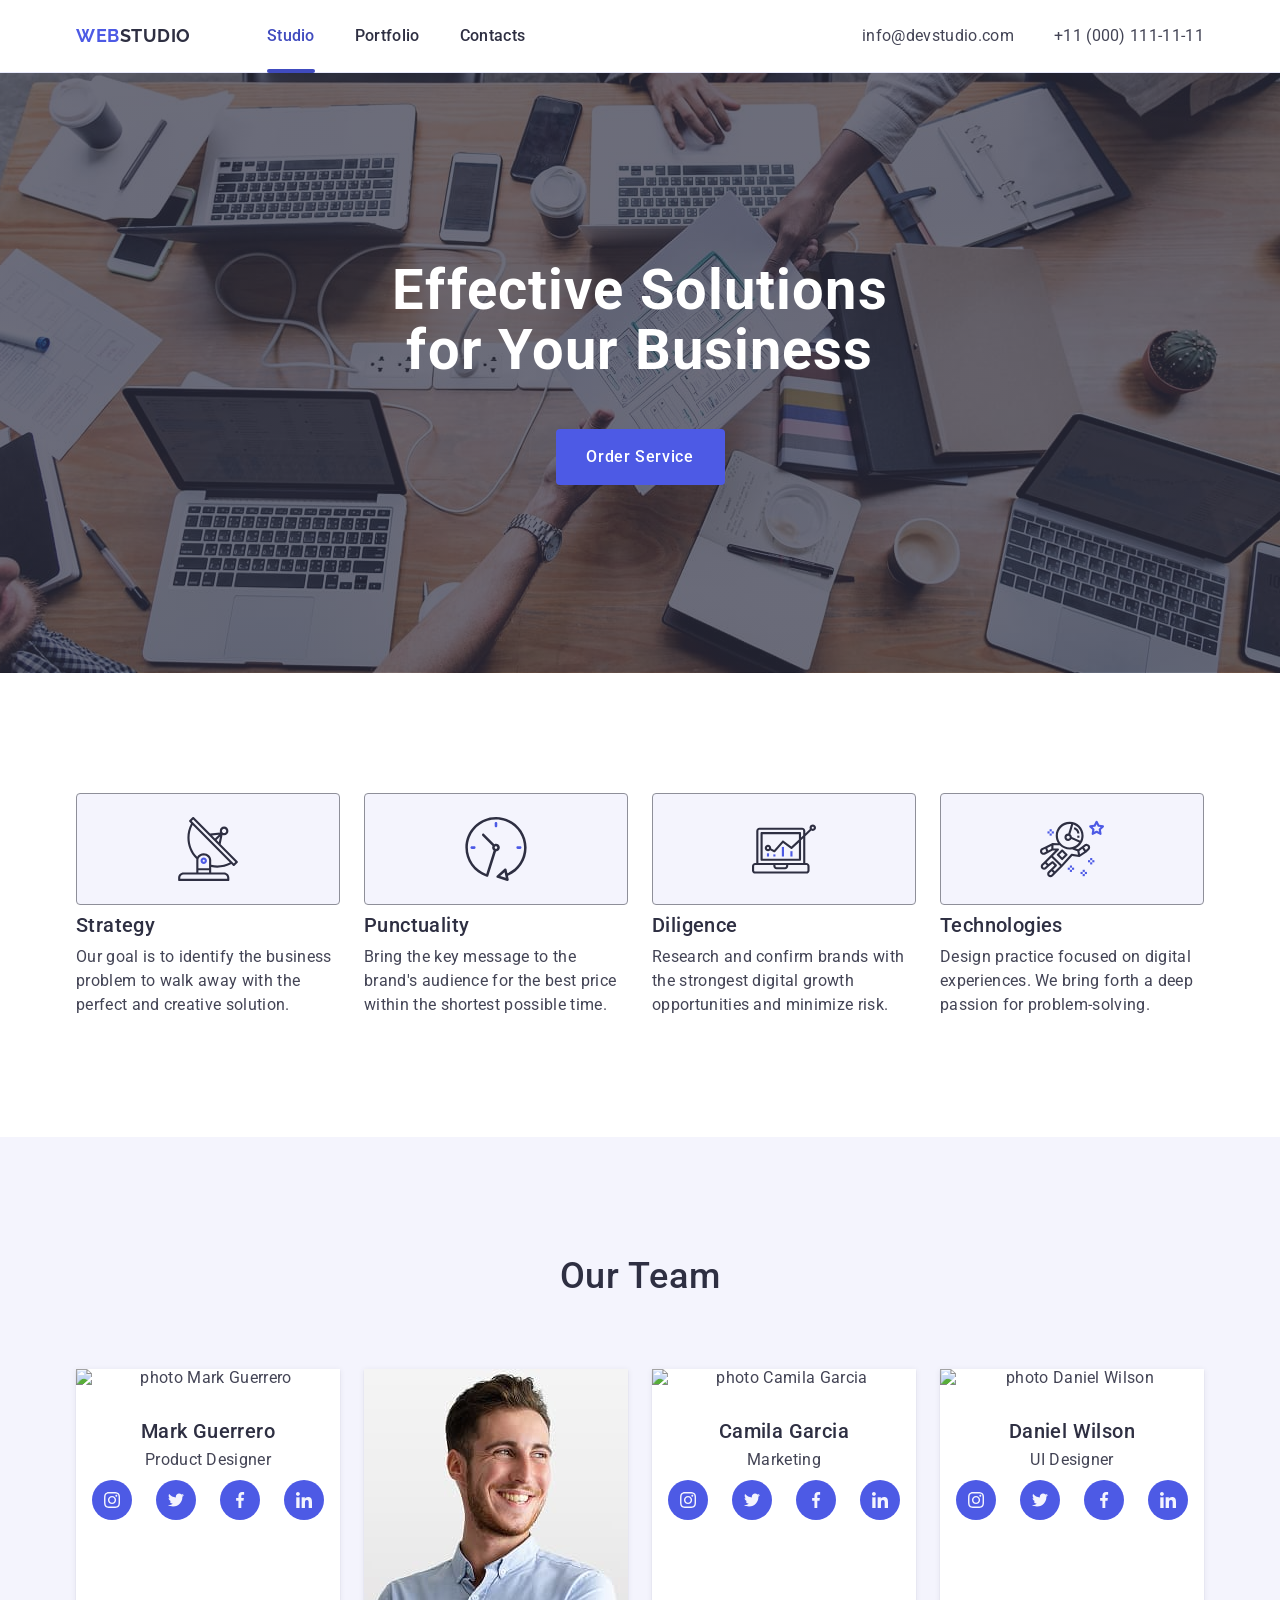
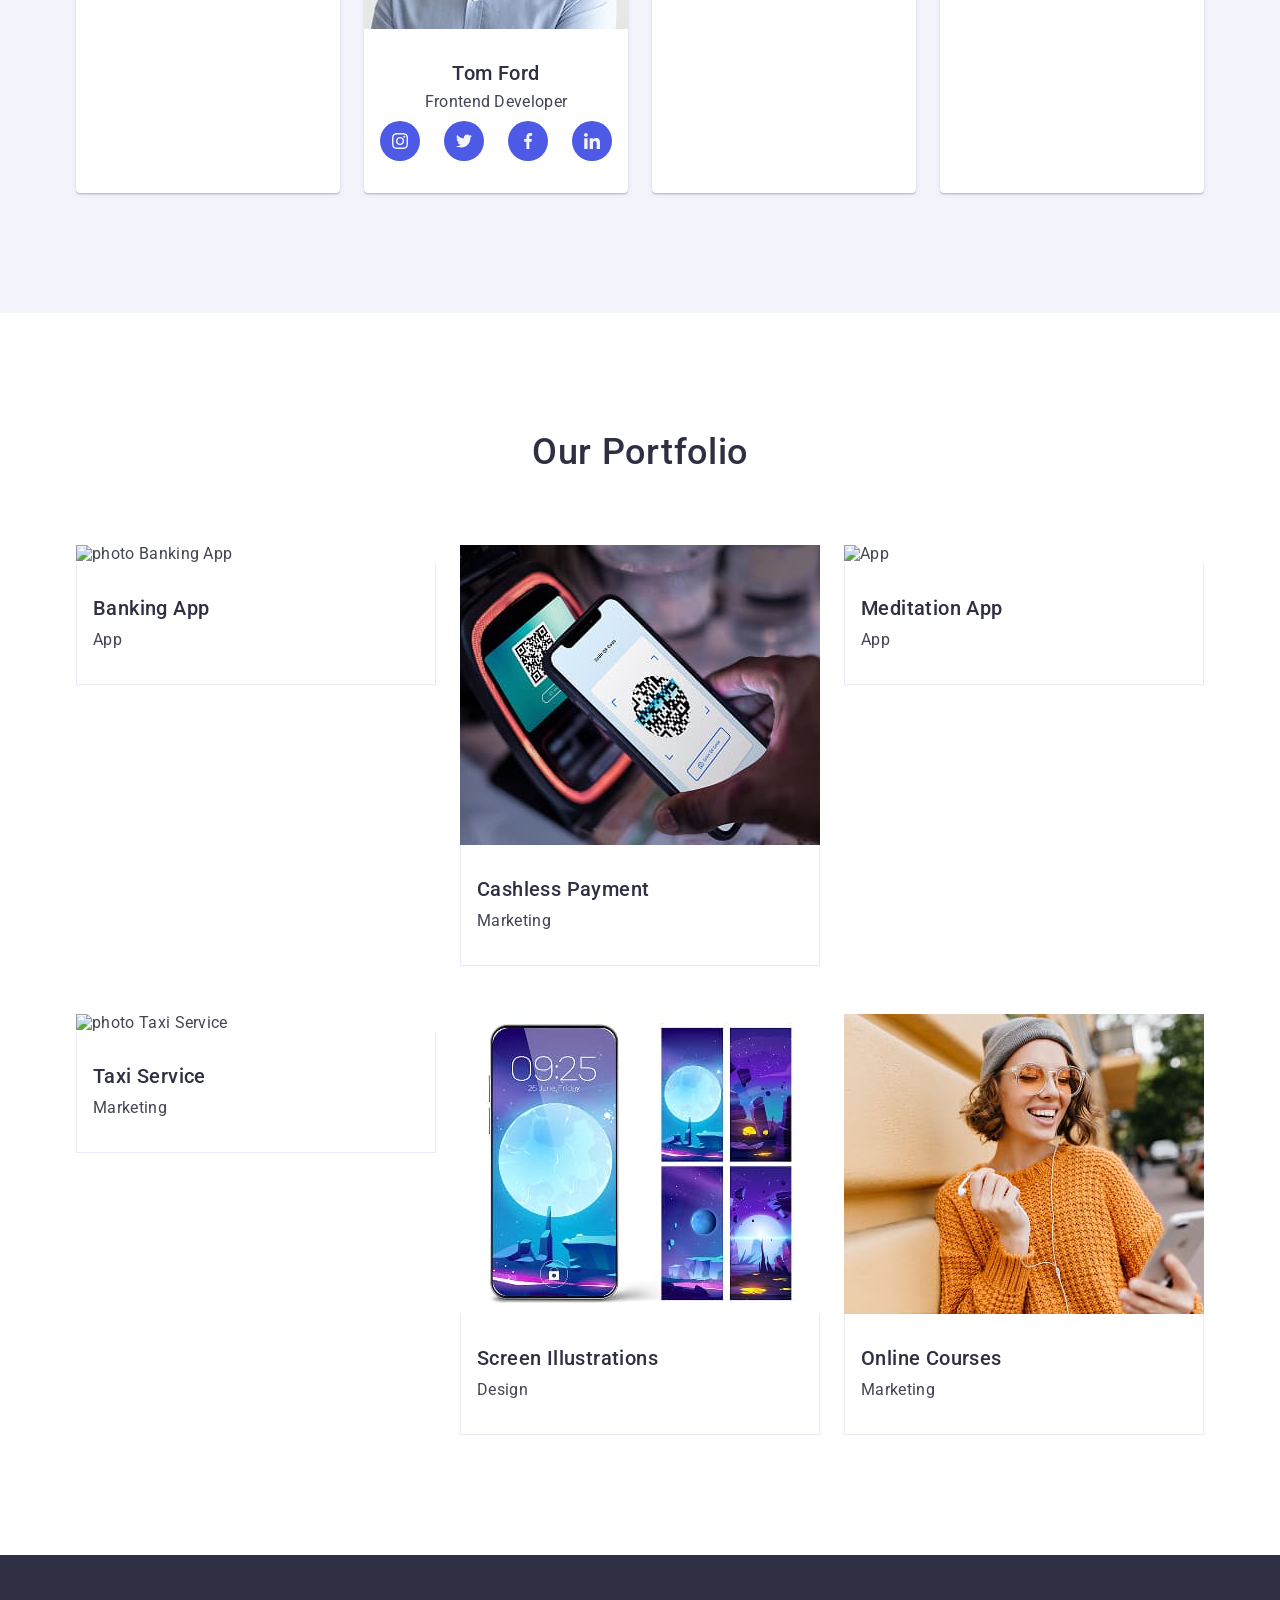
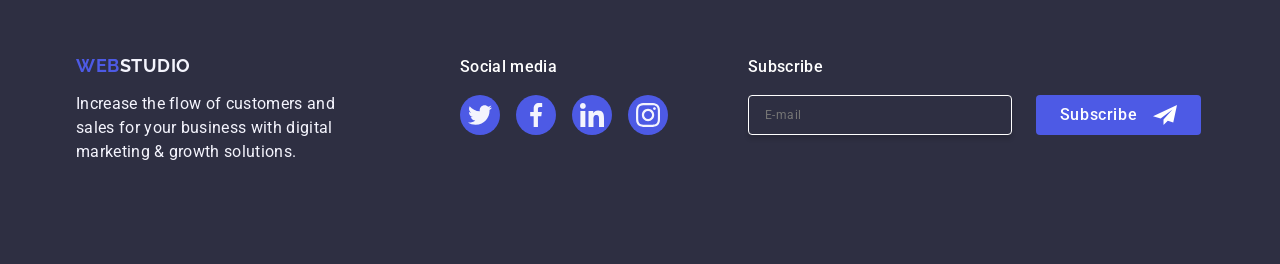
==== commit c4c75f4f: "UPDATE | layout, images and styles" ====
--- a/index.html
+++ b/index.html
@@ -1,452 +1,581 @@
 <!DOCTYPE html>
 <html lang="en">
-	<head>
-		<meta charset="UTF-8" />
-		<meta name="viewport" content="width=device-width, initial-scale=1.0" />
-		<title>WebStudio</title>
-		<link rel="preconnect" href="https://fonts.googleapis.com" />
-		<link rel="preconnect" href="https://fonts.gstatic.com" crossorigin />
-		<link
-			href="https://fonts.googleapis.com/css2?family=Raleway:wght@700&family=Roboto:wdth,wght@75..100,100..900&display=swap"
-			rel="stylesheet"
-		/>
-		<link
-			rel="stylesheet"
-			href="https://cdnjs.cloudflare.com/ajax/libs/modern-normalize/3.0.1/modern-normalize.min.css"
-		/>
-		<link rel="stylesheet" href="./css/styles.css" />
-	</head>
-	<body>
-		<!--Header-->
-		<header class="header">
-			<div class="container">
-				<nav class="header-nav">
-					<a class="logo" href="./index.html">Web<span class="header-logo">Studio</span></a>
-					<ul class="header-nav-list">
-						<li>
-							<a href="./index.html" class="header-nav-link current">Studio</a>
-						</li>
-						<li>
-							<a class="header-nav-link" href="">Portfolio</a>
-						</li>
-						<li>
-							<a class="header-nav-link" href="">Contacts</a>
-						</li>
-					</ul>
-				</nav>
-				<address class="header-address">
-					<ul class="header-address-list">
-						<li class="header-address-list-item">
-							<a class="contacts-link" href="mailto:info@devstudio.com">info@devstudio.com</a>
-						</li>
-						<li class="header-address-list-item">
-							<a class="contacts-link" href="tel:+110001111111">+11 (000) 111-11-11</a>
-						</li>
-					</ul>
-				</address>
-			</div>
-		</header>
-		<main>
-			<!--Hero-->
-			<section class="hero">
-				<div class="container">
-					<h1 class="main-title">Effective Solutions for Your Business</h1>
-					<button data-modal-open class="hero-button" type="button">Order Service</button>
-				</div>
-			</section>
-			<!--Features-->
-			<section class="features">
-				<div class="container">
-					<h2 class="visually-hidden">Features</h2>
-					<ul class="features-list">
-						<li class="features-list-item">
-							<div class="icon-container">
-								<svg width="64" height="64">
-									<use href="./images/icons.svg#icon-antenna"></use>
-								</svg>
-							</div>
-							<h3 class="features-list-item-header">Strategy</h3>
-							<p class="features-list-item-text">
-								Our goal is to identify the business problem to walk away with the perfect and creative solution.
-							</p>
-						</li>
-						<li class="features-list-item">
-							<div class="icon-container">
-								<svg width="64" height="64">
-									<use href="./images/icons.svg#icon-clock"></use>
-								</svg>
-							</div>
-							<h3 class="features-list-item-header">Punctuality</h3>
-							<p class="features-list-item-text">
-								Bring the key message to the brand's audience for the best price within the shortest possible time.
-							</p>
-						</li>
-						<li class="features-list-item">
-							<div class="icon-container">
-								<svg width="64" height="64">
-									<use href="./images/icons.svg#icon-diagram"></use>
-								</svg>
-							</div>
-							<h3 class="features-list-item-header">Diligence</h3>
-							<p class="features-list-item-text">
-								Research and confirm brands with the strongest digital growth opportunities and minimize risk.
-							</p>
-						</li>
-						<li class="features-list-item">
-							<div class="icon-container">
-								<svg width="64" height="64">
-									<use href="./images/icons.svg#icon-astronaut"></use>
-								</svg>
-							</div>
-							<h3 class="features-list-item-header">Technologies</h3>
-							<p class="features-list-item-text">
-								Design practice focused on digital experiences. We bring forth a deep passion for problem-solving.
-							</p>
-						</li>
-					</ul>
-				</div>
-			</section>
-			<!--Team-->
-			<section class="team">
-				<div class="container">
-					<h2 class="section-header team-header">Our Team</h2>
-					<ul class="team-list">
-						<li class="team-card">
-							<img src="./images/team1.jpg" alt="Mark Guerrero" width="264" />
-							<div class="team-card-bottom-container">
-								<h3 class="team-card-header">Mark Guerrero</h3>
-								<p class="team-card-text" lang="en">Product Designer</p>
-								<ul class="social-list">
-									<li class="social-list-item">
-										<a href="" class="social-link team-social"
-											><svg width="16" height="16" class="social-icon">
-												<use href="./images/icons.svg#icon-instagram"></use></svg
-										></a>
-									</li>
-									<li class="social-list-item">
-										<a href="" class="social-link team-social"
-											><svg width="16" height="16" class="social-icon">
-												<use href="./images/icons.svg#icon-twitter"></use></svg
-										></a>
-									</li>
-									<li class="social-list-item">
-										<a href="" class="social-link team-social"
-											><svg width="16" height="16" class="social-icon">
-												<use href="./images/icons.svg#icon-facebook"></use></svg
-										></a>
-									</li>
-									<li class="social-list-item">
-										<a href="" class="social-link team-social"
-											><svg width="16" height="16" class="social-icon">
-												<use href="./images/icons.svg#icon-linkedin"></use></svg
-										></a>
-									</li>
-								</ul>
-							</div>
-						</li>
-						<li class="team-card">
-							<img src="./images/team2.jpg" alt="Tom Ford" width="264" />
-							<div class="team-card-bottom-container">
-								<h3 class="team-card-header">Tom Ford</h3>
-								<p class="team-card-text" lang="en">Frontend Developer</p>
-								<ul class="social-list">
-									<li class="social-list-item">
-										<a class="social-link team-social"
-											><svg width="16" height="16" class="social-icon">
-												<use href="./images/icons.svg#icon-instagram"></use></svg
-										></a>
-									</li>
-									<li class="social-list-item">
-										<a class="social-link team-social"
-											><svg width="16" height="16" class="social-icon">
-												<use href="./images/icons.svg#icon-twitter"></use></svg
-										></a>
-									</li>
-									<li class="social-list-item">
-										<a class="social-link team-social"
-											><svg width="16" height="16" class="social-icon">
-												<use href="./images/icons.svg#icon-facebook"></use></svg
-										></a>
-									</li>
-									<li class="social-list-item">
-										<a class="social-link team-social"
-											><svg width="16" height="16" class="social-icon">
-												<use href="./images/icons.svg#icon-linkedin"></use></svg
-										></a>
-									</li>
-								</ul>
-							</div>
-						</li>
-						<li class="team-card">
-							<img src="./images/team3.jpg" alt="Camila Garcia" width="264" />
-							<div class="team-card-bottom-container">
-								<h3 class="team-card-header">Camila Garcia</h3>
-								<p class="team-card-text" lang="en">Marketing</p>
-								<ul class="social-list">
-									<li class="social-list-item">
-										<a class="social-link team-social"
-											><svg width="16" height="16" class="social-icon">
-												<use href="./images/icons.svg#icon-instagram"></use></svg
-										></a>
-									</li>
-									<li class="social-list-item">
-										<a class="social-link team-social"
-											><svg width="16" height="16" class="social-icon">
-												<use href="./images/icons.svg#icon-twitter"></use></svg
-										></a>
-									</li>
-									<li class="social-list-item">
-										<a class="social-link team-social"
-											><svg width="16" height="16" class="social-icon">
-												<use href="./images/icons.svg#icon-facebook"></use></svg
-										></a>
-									</li>
-									<li class="social-list-item">
-										<a class="social-link team-social"
-											><svg width="16" height="16" class="social-icon">
-												<use href="./images/icons.svg#icon-linkedin"></use></svg
-										></a>
-									</li>
-								</ul>
-							</div>
-						</li>
-						<li class="team-card">
-							<img src="./images/team4.jpg" alt="Daniel Wilson" width="264" />
-							<div class="team-card-bottom-container">
-								<h3 class="team-card-header">Daniel Wilson</h3>
-								<p class="team-card-text" lang="en">UI Designer</p>
-								<ul class="social-list">
-									<li class="social-list-item">
-										<a class="social-link team-social"
-											><svg width="16" height="16" class="social-icon">
-												<use href="./images/icons.svg#icon-instagram"></use></svg
-										></a>
-									</li>
-									<li class="social-list-item">
-										<a class="social-link team-social"
-											><svg width="16" height="16" class="social-icon">
-												<use href="./images/icons.svg#icon-twitter"></use></svg
-										></a>
-									</li>
-									<li class="social-list-item">
-										<a class="social-link team-social"
-											><svg width="16" height="16" class="social-icon">
-												<use href="./images/icons.svg#icon-facebook"></use></svg
-										></a>
-									</li>
-									<li class="social-list-item">
-										<a class="social-link team-social"
-											><svg width="16" height="16" class="social-icon">
-												<use href="./images/icons.svg#icon-linkedin"></use></svg
-										></a>
-									</li>
-								</ul>
-							</div>
-						</li>
-					</ul>
-				</div>
-			</section>
-			<!--Portfolio-->
-			<section class="portfolio">
-				<div class="container">
-					<h2 class="section-header portfolio-header">Portfolio</h2>
-					<ul class="portfolio-list">
-						<li class="portfolio-item">
-							<div class="image-container">
-								<img src="./images/portfolio1.jpg" alt="Banking App" width="360" />
-								<p class="image-container-text">
-									14 Stylish and User-Friendly App Design Concepts · Task Manager App · Calorie Tracker App · Exotic
-									Fruit Ecommerce App · Cloud Storage App
-								</p>
-							</div>
-							<div class="portfolio-description-container">
-								<h3 class="portfolio-item-header">Banking App</h3>
-								<p class="portfolio-item-text">App</p>
-							</div>
-						</li>
-						<li class="portfolio-item">
-							<div class="image-container">
-								<img src="./images/portfolio2.jpg" alt="Cashless payment" width="360" />
-								<p class="image-container-text">
-									14 Stylish and User-Friendly App Design Concepts · Task Manager App · Calorie Tracker App · Exotic
-									Fruit Ecommerce App · Cloud Storage App
-								</p>
-							</div>
-							<div class="portfolio-description-container">
-								<h3 class="portfolio-item-header">Cashless Payment</h3>
-								<p class="portfolio-item-text">Marketing</p>
-							</div>
-						</li>
-						<li class="portfolio-item">
-							<div class="image-container">
-								<img src="./images/portfolio3.jpg" alt="Meditation app" width="360" />
-								<p class="image-container-text">
-									14 Stylish and User-Friendly App Design Concepts · Task Manager App · Calorie Tracker App · Exotic
-									Fruit Ecommerce App · Cloud Storage App
-								</p>
-							</div>
-							<div class="portfolio-description-container">
-								<h3 class="portfolio-item-header">Meditation App</h3>
-								<p class="portfolio-item-text">App</p>
-							</div>
-						</li>
-						<li class="portfolio-item">
-							<div class="image-container">
-								<img src="./images/portfolio4.jpg" alt="Taxi service" width="360" />
-								<p class="image-container-text">
-									14 Stylish and User-Friendly App Design Concepts · Task Manager App · Calorie Tracker App · Exotic
-									Fruit Ecommerce App · Cloud Storage App
-								</p>
-							</div>
-							<div class="portfolio-description-container">
-								<h3 class="portfolio-item-header">Taxi Service</h3>
-								<p class="portfolio-item-text">Marketing</p>
-							</div>
-						</li>
-						<li class="portfolio-item">
-							<div class="image-container">
-								<img src="./images/portfolio5.jpg" alt="Screen illustrations" width="360" />
-								<p class="image-container-text">
-									14 Stylish and User-Friendly App Design Concepts · Task Manager App · Calorie Tracker App · Exotic
-									Fruit Ecommerce App · Cloud Storage App
-								</p>
-							</div>
-							<div class="portfolio-description-container">
-								<h3 class="portfolio-item-header">Screen Illustrations</h3>
-								<p class="portfolio-item-text">Design</p>
-							</div>
-						</li>
-						<li class="portfolio-item">
-							<div class="image-container">
-								<img src="./images/portfolio6.jpg" alt="Online courses" width="360" />
-								<p class="image-container-text">
-									14 Stylish and User-Friendly App Design Concepts · Task Manager App · Calorie Tracker App · Exotic
-									Fruit Ecommerce App · Cloud Storage App
-								</p>
-							</div>
-							<div class="portfolio-description-container">
-								<h3 class="portfolio-item-header">Online Courses</h3>
-								<p class="portfolio-item-text">Marketing</p>
-							</div>
-						</li>
-					</ul>
-				</div>
-			</section>
-		</main>
-		<!--Footer-->
-		<footer class="footer">
-			<div class="container">
-				<div class="footer-logo-paragraph">
-					<a class="logo" href="./index.html">Web<span class="footer-logo">Studio</span></a>
-					<p class="footer-text">
-						Increase the flow of customers and sales for your business with digital marketing & growth solutions.
-					</p>
-				</div>
-				<div>
-					<p class="footer-social-media-paragraph">Social media</p>
-					<ul class="social-list footer-social">
-						<li class="social-list-item">
-							<a href="" class="social-link footer-social"
-								><svg width="24" height="24" class="social-icon">
-									<use href="./images/icons.svg#icon-instagram"></use></svg
-							></a>
-						</li>
-						<li class="social-list-item">
-							<a href="" class="social-link footer-social"
-								><svg width="24" height="24" class="social-icon">
-									<use href="./images/icons.svg#icon-twitter"></use></svg
-							></a>
-						</li>
-						<li class="social-list-item">
-							<a href="" class="social-link footer-social"
-								><svg width="24" height="24" class="social-icon">
-									<use href="./images/icons.svg#icon-facebook"></use></svg
-							></a>
-						</li>
-						<li class="social-list-item">
-							<a href="" class="social-link footer-social"
-								><svg width="24" height="24" class="social-icon">
-									<use href="./images/icons.svg#icon-linkedin"></use></svg
-							></a>
-						</li>
-					</ul>
-				</div>
-        <div class="form-container">
-          <p class="form-header">Subscribe</p>
-          <form class="footer-form">
-            <label class="footer-form-label">
-              <input type="email" name="subscribe-email" placeholder="E-mail" class="footer-form-input">
-            </label>
-            <button class="footer-form-submit-btn" type="submit">Subscribe
-              <svg width="24" height="24" class="footer-form-submit-icon">
-                <use href="./images/icons.svg#icon-send-icon"></use>
-              </svg>
+
+<head>
+    <meta charset="UTF-8">
+    <meta name="viewport" content="width=device-width, initial-scale=1.0">
+    <link rel="preconnect" href="https://fonts.googleapis.com">
+    <link rel="preconnect" href="https://fonts.gstatic.com" crossorigin>
+    <link href="https://fonts.googleapis.com/css2?family=Raleway:wght@700&family=Roboto:wght@400;500;700&display=swap"
+        rel="stylesheet">
+    <link rel="stylesheet"
+        href="https://cdnjs.cloudflare.com/ajax/libs/modern-normalize/3.0.1/modern-normalize.min.css">
+    <link rel="icon" type="image/x-icon" href="./images/ico/favicon.png">
+
+    <link rel="stylesheet" href="./css/styles.css">
+    <title>Web Studio</title>
+</head>
+
+<body>
+    <header class="header">
+        <div class="container" data-menu>
+            <nav class="nav">
+                <a href="./index.html" class="nav-logo">Web<span>Studio</span></a>
+                <ul class="nav-list">
+                    <li><a class="nav-link current" href="./index.html">Studio</a></li>
+                    <li><a class="nav-link" href="">Portfolio</a></li>
+                    <li><a class="nav-link" href="">Contacts</a></li>
+                </ul>
+            </nav>
+            <address class="contact-info">
+                <ul class="contact-list">
+                    <li><a class="contact-link" href="mailto:info@devstudio.com">info@devstudio.com</a></li>
+                    <li><a class="contact-link" href="tel:+110001111111">+11 (000) 111-11-11</a></li>
+                </ul>
+            </address>
+            <button class="menu-btn" type="button" aria-label="Menu" data-menu-button>
+                <svg class="icon-menu" width="17px" height="14.5px">
+                    <use class="icon-menu-close" href="./images/icons.svg#icon-menu-btn"></use>
+                </svg>
             </button>
-          </form>
+
+            <div class="mobile-menu">
+                <div class="container mobile-menue-container">
+                    <button type="button" class="mobile-menu-close">
+                        <svg width="8" height="8" class="modal-icon-close">
+                            <use href="./images/icons.svg#icon-m-btn-close"></use>
+                        </svg>
+                    </button>
+                    <nav class="mobile-menu-nav">
+                        <ul class="mobile-menu-nav-list">
+                            <li><a href="./index.html" class="mobile-menu-nav-list-item">Studio</a></li>
+                            <li><a href="" class="mobile-menu-nav-list-item">Portfolio</a></li>
+                            <li><a href="" class="mobile-menu-nav-list-item">Contacts</a></li>
+                        </ul>
+                    </nav>
+                    <ul class="mobile-menu-contact">
+                        <li><a href="tel:+110001111111" class="mobile-contact-item">+11 (000) 111-11-11</a></li>
+                        <li><a href="mailto:info@devstudio.com" class="mobile-contact-item">info@devstudio.com</a></li>
+                    </ul>
+                    <ul class="mobile-menu-social-list">
+                        <li class="mobile-menu-social-list-item">
+                            <a href="https://www.instagram.com/" class="mobile-menu-social-list-link">
+                                <svg width="24" height="24" class="menu-social-icon">
+                                    <use href="./images/icons.svg#icon-instagram"></use>
+                                </svg>
+                            </a>
+                        </li>
+                        <li class="mobile-menu-social-list-item">
+                            <a href="https://www.twitter.com/" class="mobile-menu-social-list-link">
+                                <svg width="24" height="24" class="menu-social-icon">
+                                    <use href="./images/icons.svg#icon-twitter"></use>
+                                </svg>
+                            </a>
+                        </li>
+                        <li class="mobile-menu-social-list-item">
+                            <a href="https://www.facebook.com/" class="mobile-menu-social-list-link">
+                                <svg width="24" height="24" class="menu-social-icon">
+                                    <use href="./images/icons.svg#icon-facebook"></use>
+                                </svg>
+                            </a>
+                        </li>
+                        <li class="mobile-menu-social-list-item">
+                            <a href="https://www.linkedin.com/" class="mobile-menu-social-list-link">
+                                <svg width="24" height="24" class="menu-social-icon">
+                                    <use href="./images/icons.svg#icon-linkedin"></use>
+                                </svg>
+                            </a>
+                        </li>
+                    </ul>
+                </div>
+
+
+
+            </div>
+    </header>
+
+    <main class="main-content">
+        <!-- SECTION 1 -->
+        <section class="hero">
+            <div class="container">
+                <h1 class="hero-title">Effective Solutions for Your Business</h1>
+                <button type="button" class="hero-button" data-modal-open>Order Service</button>
+            </div>
+        </section>
+
+        <!-- SECTION 2 -->
+        <section class="features">
+            <div class="container">
+                <h2 class="visually-hidden">Features</h2>
+                <ul class="features-list">
+                    <li class="features-list-item">
+                        <div class="features-icon">
+                            <svg class="tmp" height="64" width="64">
+                                <use href="./images/icons.svg#icon-antenna"></use>
+                            </svg>
+                        </div>
+                        <h3 class="feature-title">Strategy</h3>
+                        <p class="feature-description">
+                            Our goal is to identify the business problem to walk away with the perfect and creative
+                            solution.
+                        </p>
+                    </li>
+                    <li class="features-list-item">
+                        <div class="features-icon">
+                            <svg class="tmp" height="64" width="64">
+                                <use href="./images/icons.svg#icon-clock"></use>
+                            </svg>
+                        </div>
+                        <h3 class="feature-title">Punctuality</h3>
+                        <p class="feature-description">
+                            Bring the key message to the brand's audience for the best price
+                            within the shortest possible time.
+                        </p>
+                    </li>
+                    <li class="features-list-item">
+                        <div class="features-icon">
+                            <svg class="tmp" height="64" width="64">
+                                <use href="./images/icons.svg#icon-diagram"></use>
+                            </svg>
+                        </div>
+                        <h3 class="feature-title">Diligence</h3>
+                        <p class="feature-description">
+                            Research and confirm brands with the strongest digital growth opportunities
+                            and minimize risk.
+                        </p>
+                    </li>
+                    <li class="features-list-item">
+                        <div class="features-icon">
+                            <svg class="tmp" height="64" width="64">
+                                <use href="./images/icons.svg#icon-astronaut"></use>
+                            </svg>
+                        </div>
+                        <h3 class="feature-title">Technologies</h3>
+                        <p class="feature-description">
+                            Design practice focused on digital experiences. We bring forth a deep passion for
+                            problem-solving.
+                        </p>
+                    </li>
+                </ul>
+            </div>
+        </section>
+
+        <!-- SECTION 3 -->
+        <section class="team">
+            <div class="container">
+                <h2 class="section-title">Our Team</h2>
+                <ul class="team-list">
+                    <li class="team-list-item">
+                        <img srcset="./images/team/mark-guerrero.jpg 1x, ./images/team/mark-guerrero-2x.jpg 2x"
+                            src="./images/team/mark-guerrero.jpg" alt="photo Mark Guerrero" class="team-photo">
+                        <div class="team-member">
+                            <h3 class="team-member-name">Mark Guerrero</h3>
+                            <p class="team-member-role">Product Designer</p>
+                            <ul class="social-links">
+                                <li class="social-link-item">
+                                    <a href="https://www.instagram.com/" target="_blank" class="social-link">
+                                        <svg class="social-icon" width="16" height="16">
+                                            <use href="./images/icons.svg#icon-instagram"></use>
+                                        </svg>
+                                    </a>
+                                </li>
+
+                                <li class="social-link-item">
+                                    <a href="https://www.twitter.com/" target="_blank" class="social-link">
+                                        <svg class="social-icon" width="16" height="16">
+                                            <use href="./images/icons.svg#icon-twitter"></use>
+                                        </svg>
+                                    </a>
+                                </li>
+                                <li class="social-link-item">
+                                    <a href="https://www.facebook.com/" target="_blank" class="social-link">
+                                        <svg class="social-icon" width="16" height="16">
+                                            <use href="./images/icons.svg#icon-facebook"></use>
+                                        </svg>
+                                    </a>
+                                </li>
+                                <li class="social-link-item">
+                                    <a href="https://www.linkedin.com//" target="_blank" class="social-link">
+                                        <svg class="social-icon" width="16" height="16">
+                                            <use href="./images/icons.svg#icon-linkedin"></use>
+                                        </svg>
+                                    </a>
+                                </li>
+                            </ul>
+                        </div>
+                    </li>
+                    <li class="team-list-item">
+                        <img srcset="./images/team/tom-ford.jpg 1x, ./images/team/tom-ford-2x.jpg 2x"
+                            src="./images/team/tom-ford.jpg" alt="photo Tom Ford" class="team-photo">
+                        <div class="team-member">
+                            <h3 class="team-member-name">Tom Ford</h3>
+                            <p class="team-member-role">Frontend Developer</p>
+                            <ul class="social-links">
+                                <li class="social-link-item">
+                                    <a href="https://www.instagram.com/" target="_blank" class="social-link">
+                                        <svg class="social-icon" width="16" height="16">
+                                            <use href="./images/icons.svg#icon-instagram"></use>
+                                        </svg>
+                                    </a>
+                                </li>
+
+                                <li class="social-link-item">
+                                    <a href="https://www.twitter.com/" target="_blank" class="social-link">
+                                        <svg class="social-icon" width="16" height="16">
+                                            <use href="./images/icons.svg#icon-twitter"></use>
+                                        </svg>
+                                    </a>
+                                </li>
+                                <li class="social-link-item">
+                                    <a href="https://www.facebook.com/" target="_blank" class="social-link">
+                                        <svg class="social-icon" width="16" height="16">
+                                            <use href="./images/icons.svg#icon-facebook"></use>
+                                        </svg>
+                                    </a>
+                                </li>
+                                <li class="social-link-item">
+                                    <a href="https://www.linkedin.com//" target="_blank" class="social-link">
+                                        <svg class="social-icon" width="16" height="16">
+                                            <use href="./images/icons.svg#icon-linkedin"></use>
+                                        </svg>
+                                    </a>
+                                </li>
+                            </ul>
+                        </div>
+                    </li>
+                    <li class="team-list-item">
+                        <img srcset="./images/team/camila-garcia.jpg 1x, ./images/team/camila-garcia-2x.jpg 2x"
+                            src="./images/team/camila-garcia.jpg" alt="photo Camila Garcia" class="team-photo">
+                        <div class="team-member">
+                            <h3 class="team-member-name">Camila Garcia</h3>
+                            <p class="team-member-role">Marketing</p>
+                            <ul class="social-links">
+                                <li class="social-link-item">
+                                    <a href="https://www.instagram.com/" target="_blank" class="social-link">
+                                        <svg class="social-icon" width="16" height="16">
+                                            <use href="./images/icons.svg#icon-instagram"></use>
+                                        </svg>
+                                    </a>
+                                </li>
+
+                                <li class="social-link-item">
+                                    <a href="https://www.twitter.com/" target="_blank" class="social-link">
+                                        <svg class="social-icon" width="16" height="16">
+                                            <use href="./images/icons.svg#icon-twitter"></use>
+                                        </svg>
+                                    </a>
+                                </li>
+                                <li class="social-link-item">
+                                    <a href="https://www.facebook.com/" target="_blank" class="social-link">
+                                        <svg class="social-icon" width="16" height="16">
+                                            <use href="./images/icons.svg#icon-facebook"></use>
+                                        </svg>
+                                    </a>
+                                </li>
+                                <li class="social-link-item">
+                                    <a href="https://www.linkedin.com//" target="_blank" class="social-link">
+                                        <svg class="social-icon" width="16" height="16">
+                                            <use href="./images/icons.svg#icon-linkedin"></use>
+                                        </svg>
+                                    </a>
+                                </li>
+                            </ul>
+                        </div>
+                    </li>
+                    <li class="team-list-item">
+                        <img srcset="./images/team/daniel-wilson.jpg 1x, ./images/team/daniel-wilson-2x.jpg 2x"
+                            src="./images/team/daniel-wilson.jpg" alt="photo Daniel Wilson" class="team-photo">
+                        <div class="team-member">
+                            <h3 class="team-member-name">Daniel Wilson</h3>
+                            <p class="team-member-role">UI Designer</p>
+                            <ul class="social-links">
+                                <li class="social-link-item">
+                                    <a href="https://www.instagram.com/" target="_blank" class="social-link">
+                                        <svg class="social-icon" width="16" height="16">
+                                            <use href="./images/icons.svg#icon-instagram"></use>
+                                        </svg>
+                                    </a>
+                                </li>
+
+                                <li class="social-link-item">
+                                    <a href="https://www.twitter.com/" target="_blank" class="social-link">
+                                        <svg class="social-icon" width="16" height="16">
+                                            <use href="./images/icons.svg#icon-twitter"></use>
+                                        </svg>
+                                    </a>
+                                </li>
+                                <li class="social-link-item">
+                                    <a href="https://www.facebook.com/" target="_blank" class="social-link">
+                                        <svg class="social-icon" width="16" height="16">
+                                            <use href="./images/icons.svg#icon-facebook"></use>
+                                        </svg>
+                                    </a>
+                                </li>
+                                <li class="social-link-item">
+                                    <a href="https://www.linkedin.com//" target="_blank" class="social-link">
+                                        <svg class="social-icon" width="16" height="16">
+                                            <use href="./images/icons.svg#icon-linkedin"></use>
+                                        </svg>
+                                    </a>
+                                </li>
+                            </ul>
+                        </div>
+                    </li>
+                </ul>
+            </div>
+        </section>
+
+        <!-- SECTION 4 -->
+        <section class="portfolio">
+            <div class="container">
+                <h2 class="section-title">Our Portfolio</h2>
+                <ul class="portfolio-list">
+                    <li class="portfolio-list-item">
+                        <div class="portfolio-overlay">
+                            <img srcset="./images/portfolio/portf01.jpg 1x, ./images/portfolio/portf01-2x.jpg 2x"
+                                src="./images/portfolio/portf01.jpg" alt="photo Banking App" class="portfolio-photo"
+                                width="360">
+                            <p class="portfolio-overlay-text">14 Stylish and User-Friendly App Design Concepts · Task
+                                Manager
+                                App · Calorie Tracker App · Exotic Fruit Ecommerce App ·
+                                Cloud Storage App</p>
+                        </div>
+                        <div class="portfolio-item">
+                            <h3 class="portfolio-item-title">Banking App</h3>
+                            <p class="portfolio-item-category">App</p>
+                        </div>
+                    </li>
+                    <li class="portfolio-list-item">
+                        <div class="portfolio-overlay">
+                            <img srcset="./images/portfolio/portf02.jpg 1x, ./images/portfolio/portf02-2x.jpg 2x"
+                                src="./images/portfolio/portf02.jpg" alt="photo Cashless Payment"
+                                class="portfolio-photo" width="360">
+                            <p class="portfolio-overlay-text">14 Stylish and User-Friendly App Design Concepts · Task
+                                Manager
+                                App · Calorie Tracker App · Exotic Fruit Ecommerce App ·
+                                Cloud Storage App</p>
+                        </div>
+                        <div class="portfolio-item">
+                            <h3 class="portfolio-item-title">Cashless Payment</h3>
+                            <p class="portfolio-item-category">Marketing</p>
+                        </div>
+                    </li>
+                    <li class="portfolio-list-item">
+                        <div class="portfolio-overlay">
+                            <img srcset="./images/portfolio/portf03.jpg 1x, ./images/portfolio/portf03-2x.jpg 2x"
+                                src="./images/portfolio/portf03.jpg" alt="App" class="portfolio-photo" width="360">
+                            <p class="portfolio-overlay-text">14 Stylish and User-Friendly App Design Concepts · Task
+                                Manager
+                                App · Calorie Tracker App · Exotic Fruit Ecommerce App ·
+                                Cloud Storage App</p>
+                        </div>
+                        <div class="portfolio-item">
+                            <h3 class="portfolio-item-title">Meditation App</h3>
+                            <p class="portfolio-item-category">App</p>
+                        </div>
+                    </li>
+                    <li class="portfolio-list-item">
+                        <div class="portfolio-overlay">
+                            <img srcset="./images/portfolio/portf04.jpg 1x, ./images/portfolio/portf04-2x.jpg 2x"
+                                src="./images/portfolio/portf04.jpg" alt="photo Taxi Service" class="portfolio-photo"
+                                width="360">
+                            <p class="portfolio-overlay-text">14 Stylish and User-Friendly App Design Concepts · Task
+                                Manager
+                                App · Calorie Tracker App · Exotic Fruit Ecommerce App ·
+                                Cloud Storage App</p>
+                        </div>
+                        <div class="portfolio-item">
+                            <h3 class="portfolio-item-title">Taxi Service</h3>
+                            <p class="portfolio-item-category">Marketing</p>
+                        </div>
+                    </li>
+                    <li class="portfolio-list-item">
+                        <div class="portfolio-overlay">
+                            <img srcset="./images/portfolio/portf05.jpg 1x, ./images/portfolio/portf05-2x.jpg 2x"
+                                src="./images/portfolio/portf05.jpg" alt="photo Screen Illustrations"
+                                class="portfolio-photo" width="360">
+                            <p class="portfolio-overlay-text">14 Stylish and User-Friendly App Design Concepts · Task
+                                Manager
+                                App · Calorie Tracker App · Exotic Fruit Ecommerce App ·
+                                Cloud Storage App</p>
+                        </div>
+                        <div class="portfolio-item">
+                            <h3 class="portfolio-item-title">Screen Illustrations</h3>
+                            <p class="portfolio-item-category">Design</p>
+                        </div>
+                    </li>
+                    <li class="portfolio-list-item">
+                        <div class="portfolio-overlay">
+                            <img srcset="./images/portfolio/portf06.jpg 1x, ./images/portfolio/portf06-2x.jpg 2x"
+                                src="./images/portfolio/portf06.jpg" alt="photo Online Courses" class="portfolio-photo"
+                                width="360">
+                            <p class="portfolio-overlay-text">14 Stylish and User-Friendly App Design Concepts · Task
+                                Manager
+                                App · Calorie Tracker App · Exotic Fruit Ecommerce App ·
+                                Cloud Storage App</p>
+                        </div>
+                        <div class="portfolio-item">
+                            <h3 class="portfolio-item-title">Online Courses</h3>
+                            <p class="portfolio-item-category">Marketing</p>
+                        </div>
+                    </li>
+                </ul>
+            </div>
+        </section>
+    </main>
+
+    <footer class="footer">
+        <div class="container">
+            <div class="footer-logo-div">
+                <a href="./index.html" class="footer-logo">Web<span class="footer-logo-span">Studio</span></a>
+                <p class="footer-text">
+                    Increase the flow of customers and sales for your business with digital marketing & growth
+                    solutions.
+                </p>
+            </div>
+            <div class="footer-social">
+                <p class="social-text">Social media</p>
+                <ul class="social-list">
+                    <li class="social-list-item">
+                        <a href="" class="social-list-link">
+                            <svg class="social-list-icon" width="24" height="24">
+                                <use href="./images/icons.svg#icon-twitter"></use>
+                            </svg>
+                        </a>
+                    </li>
+                    <li class="social-list-item">
+                        <a href="" class="social-list-link">
+                            <svg class="social-list-icon" width="24" height="24">
+                                <use href="./images/icons.svg#icon-facebook"></use>
+                            </svg>
+                        </a>
+                    </li>
+                    <li class="social-list-item">
+                        <a href="" class="social-list-link">
+                            <svg class="social-list-icon" width="24" height="24">
+                                <use href="./images/icons.svg#icon-linkedin"></use>
+                            </svg>
+                        </a>
+                    </li>
+                    <li class="social-list-item">
+                        <a href="" class="social-list-link">
+                            <svg class="social-list-icon" width="24" height="24">
+                                <use href="./images/icons.svg#icon-instagram"></use>
+                            </svg>
+                        </a>
+                    </li>
+                </ul>
+            </div>
+            <div class="footer-subscribe">
+                <p class="subscribe-text">Subscribe</p>
+                <form class="subscribe-form">
+                    <label class="subscribe-form-label">
+                        <input class="subscribe-form-input" type="email" name="email" placeholder="E-mail" required="">
+                    </label>
+                    <button class="subscribe-form-btn" type="submit">
+                        Subscribe
+                        <svg class="subscribe-form-btn-svg" width="24" height="24">
+                            <use href="./images/icons.svg#icon-btn-subscribe">
+                            </use>
+                        </svg>
+                    </button>
+                </form>
+            </div>
         </div>
-			</div>
-		</footer>
-		<div data-modal class="backdrop is-open">
-			<div class="modal">
-				<button data-modal-close type="button" class="close-btn">
-					<svg width="8" height="8" class="close-btn-icon">
-						<use href="./images/icons.svg#icon-close-btn"></use>
-					</svg>
-				</button>
-				<p class="modal-header">Leave your contacts and we will call you back</p>
-				<form class="modal-form">
-					<div class="input-section">
-						<label class="label" for="user-name">Name</label>
-						<div class="input-container">
-							<input type="text" class="form-input" id="user-name" name="user-name" />
-							<svg width="18" height="24" class="input-icon">
-								<use href="./images/icons.svg#icon-person-icon"></use>
-							</svg>
-						</div>
-					</div>
-					<div class="input-section">
-						<label class="label" for="user-phone">Phone</label>
-						<div class="input-container">
-							<input type="tel" class="form-input" id="user-phone" name="user-phone" /><svg
-								width="18"
-								height="24"
-								class="input-icon"
-							>
-								<use href="./images/icons.svg#icon-phone-icon"></use>
-							</svg>
-						</div>
-					</div>
-					<div class="input-section">
-						<label class="label" for="user-emial">Email</label>
-						<div class="input-container">
-							<input type="email" class="form-input" id="user-emial" name="user-emial" /><svg
-								width="18"
-								height="24"
-								class="input-icon"
-							>
-								<use href="./images/icons.svg#icon-email-icon"></use>
-							</svg>
-						</div>
-					</div>
-					<div class="textarea-section">
-						<label class="label" for="user-comment">Comment</label>
-						<textarea name="user-comment" id="user-comment" placeholder="Text input" class="textarea-input"></textarea>
-					</div>
-					<div class="checkbox-container">
-						<input type="checkbox" name="user-privacy" id="user-privacy" value="true" class="user-privacy-checkbox visually-hidden" /><label
-							for="user-privacy"
-							class="user-privacy-label"
-							><span class="user-privacy-custom-checkbox">
-								<svg width="10" height="8" class="user-privacy-icon">
-									<use href="./images/icons.svg#icon-checkbox-icon"></use>
-								</svg> </span
-							>I accept the terms and conditions of the <a href="" class="user-privacy-link">Privacy Policy</a></label
-						>
-					</div>
-          <button class="form-submit-btn" type="submit">Send</button>
-				</form>
-			</div>
-		</div>
+    </footer>
+
+    <div class="modal" data-modal>
+        <div class="modal-div">
+            <button type="button" class="modal-button-close" data-modal-close>
+                <svg class="modal-button-close-svg" width="8" height="8">
+                    <use href="./images/icons.svg#icon-m-btn-close">
+                    </use>
+                </svg>
+            </button>
+
+            <p class="modal-p">
+                Leave your contacts and we will call you back
+            </p>
+
+            <form>
+                <div class="modal-form-div">
+                    <label class="modal-form-div-l" for="user-name">
+                        Name </label>
+                    <div class="modal-form-div-pers">
+                        <input class="input-elem" type="text" name="user-name" id="user-name" />
+                        <svg class="modal-form-div-svg" width="18" height="24">
+                            <use href="./images/icons.svg#icon-m-user">
+                            </use>
+                        </svg>
+                    </div>
+                </div>
+
+                <div class="modal-form-div">
+                    <label class="modal-form-div-l" for="user-phone">
+                        Phone </label>
+                    <div class="modal-form-div-pers">
+                        <input class="input-elem" type="tel" name="contact_tel" id="user-phone" />
+                        <svg class="modal-form-div-svg" width="18" height="24">
+                            <use href="./images/icons.svg#icon-m-phone">
+                            </use>
+                        </svg>
+                    </div>
+                </div>
+
+                <div class="modal-form-div">
+                    <label class="modal-form-div-l" for="user-email">
+                        Email</label>
+                    <div class="modal-form-div-pers">
+                        <input class="input-elem" type="email" name="contact_email" id="user-email" />
+                        <svg class="modal-form-div-svg" width="18" height="24">
+                            <use href="./images/icons.svg#icon-m-email">
+                            </use>
+                        </svg>
+                    </div>
+                </div>
+
+                <div class="modal-form-div-comment">
+                    <label class="modal-form-div-l" for="user-comment">Comment</label>
+                    <textarea class="modal-form-comment-textarea" id="user-comment" name="user-comment"
+                        placeholder="Text input"></textarea>
+                </div>
+
+                <div class="modal-form-checkbox">
+                    <input class="input-checkbox visually-hidden" type="checkbox" name="user-privacy" value="true"
+                        id="user-privacy" />
+
+                    <label class="label-checkbox" for="user-privacy">
+                        <span class="label-checkbox-span">
+                            <svg class="svg-checkbox" width="10" height="8">
+                                <use href="./images/icons.svg#icon-m-checkbox-on">
+                                </use>
+                            </svg>
+                        </span>
+                        I accept the terms and conditions of the
+                        <a href="" class="label-checkbox-a">
+                            Privacy Policy
+                        </a>
+
+                    </label>
+                </div>
+
+                <button class="modal-form-btn-send">Send</button>
+            </form>
+        </div>
+
+    </div>
+
+    <div class="modal menu-modal" data-menu-modal>
+        <div class="modal-div" data-menu-content>
+            <button type="button" class="modal-button-close" data-menu-close>
+                <svg class="modal-button-close-svg" width="8" height="8">
+                    <use href="./images/icons.svg#icon-m-btn-close"></use>
+                </svg>
+            </button>
+        </div>
+    </div>
+
     <script src="./js/modal.js"></script>
-	</body>
+</body>
+
 </html>
--- a/css/styles.css
+++ b/css/styles.css
@@ -1,730 +1,1276 @@
-:root {
-	--white-color: #fff;
-	--iris: #4d5ae5;
-	--navy-blue: #2e2f42;
-	--navy-blue-modal: rgba(46, 47, 66, 0.4);
-	--slate: #434455;
-	--light-slate: #8e8f99;
-	--cloud: #f4f4fd;
-	--cornflower: #e7e9fc;
-	--ocean: #404bbf;
-	--green: #31d0aa;
-	--dairy: #fcfcfc;
-}
-
-body {
-	font-family: "Roboto", sans-serif;
-	color: var(--slate);
-	background-color: var(--white-color);
-}
-
-ul,
-ol {
-	list-style-type: none;
-	margin: 0px;
-	padding: 0px;
-}
-
-h1,
-h2,
-h3,
-h4,
-h5,
-h6,
-p,
-img {
-	padding: 0px;
-	margin: 0px;
-}
-
-img {
-	display: block;
-}
-
-a {
-	text-decoration: none;
-}
-
-.container {
-	width: 1158px;
-	padding: 0 15px;
-	margin-left: auto;
-	margin-right: auto;
-}
-
-.section-header {
-	color: var(--navy-blue);
-	font-weight: 700;
-	font-size: 36px;
-	line-height: 1.11;
-	letter-spacing: 0.02em;
-	text-align: center;
-	text-transform: capitalize;
-}
-
-header {
-	font-size: 16px;
-	line-height: 1.5;
-	letter-spacing: 0.32px;
-	padding: 24px 0;
-	justify-content: space-between;
-	border-bottom: 1px solid var(--cornflower);
-	box-shadow: 0 2px 1px 0 rgba(46, 47, 66, 0.08), 0 1px 1px 0 rgba(46, 47, 66, 0.16), 0 1px 6px 0 rgba(46, 47, 66, 0.08);
-}
-
-.header .container {
-	display: flex;
-	justify-content: space-between;
-}
-
-.header-nav {
-	display: flex;
-	align-items: center;
-}
-
-.logo {
-	font-family: "Raleway", sans-serif;
-	font-weight: 700;
-	font-size: 18px;
-	line-height: 1.17;
-	letter-spacing: 0.03em;
-	text-transform: uppercase;
-	color: var(--iris);
-	margin-right: 76px;
-	display: flex;
-}
-
-.logo .header-logo {
-	color: var(--navy-blue);
-}
-
-.header-nav-list {
-	display: flex;
-	gap: 40px;
-}
-
-.header-nav-link {
-	font-weight: 500;
-	color: var(--navy-blue);
-	padding: 24px 0;
-	transition: color 250ms cubic-bezier(0.4, 0, 0.2, 1);
-}
-
-.header-nav-link.current {
-	position: relative;
-}
-
-.header-nav-link.current::after {
-	content: "";
-	position: absolute;
-	left: 0;
-	bottom: -1px;
-	width: 100%;
-	height: 4px;
-	border-radius: 2px;
-	background-color: var(--ocean);
-}
-
-.header-address {
-	font-style: normal;
-}
-
-.header-address-list {
-	display: flex;
-	gap: 40px;
-}
-
-.contacts-link {
-	color: var(--slate);
-	transition: color 250ms cubic-bezier(0.4, 0, 0.2, 1);
-}
-
-.header-nav-link:hover,
-.header-nav-link:focus,
-.contacts-link:hover,
-.contacts-link:focus,
-.header-nav-link.current {
-	color: var(--ocean);
-}
-
-.hero {
-	background-image: linear-gradient(rgba(46, 47, 66, 0.7), rgba(46, 47, 66, 0.7)), url(../images/hero.jpg);
-	background-repeat: no-repeat;
-	background-position: center;
-	background-size: cover;
-	display: flex;
-	flex-direction: column;
-	align-items: center;
-	padding: 188px 0;
-	max-width: 1440px;
-	margin: 0 auto;
-}
-
-.main-title {
-	font-weight: 700;
-	font-size: 56px;
-	line-height: 1.07;
-	letter-spacing: 0.02em;
-	color: var(--white-color);
-	text-align: center;
-	margin: 0 auto 48px;
-	max-width: 496px;
-}
-
-.hero-button {
-	font-family: "Roboto", sans-serif;
-	background: var(--iris);
-	font-weight: 500;
-	line-height: 1.5;
-	color: var(--white-color);
-	letter-spacing: 0.04em;
-	cursor: pointer;
-	border: none;
-	border-radius: 4px;
-	padding: 16px 32px;
-	display: block;
-	margin: 0 auto;
-	min-width: 169px;
-	box-shadow: 0px 4px 4px 0px rgba(0, 0, 0, 0.15);
-	transition: background-color 250ms cubic-bezier(0.4, 0, 0.2, 1);
-}
-
-.hero-button:hover,
-.hero-button:focus {
-	background: var(--ocean);
-}
-
-.features {
-	padding: 120px 0;
-}
-
-.visually-hidden {
-	position: absolute;
-	width: 1px;
-	height: 1px;
-	margin: -1px;
-	border: 0;
-	padding: 0;
-	white-space: nowrap;
-	clip-path: inset(100%);
-	clip: rect(0, 0, 0, 0);
-	overflow: hidden;
-}
-
-.features-list {
-	display: flex;
-	gap: 24px;
-}
-
-.features-list-item {
-	width: calc((100% - 72px) / 4);
-}
-
-.features-list-item .icon-container {
-	display: flex;
-	align-items: center;
-	justify-content: center;
-	height: 112px;
-	background-color: var(--cloud);
-	border-radius: 4px;
-	border: 1px solid #8e8f99;
-	margin-bottom: 8px;
-}
-
-.features-list-item-header {
-	color: var(--navy-blue);
-	margin-bottom: 8px;
-	font-weight: 500;
-	font-size: 20px;
-	line-height: 1.2;
-	letter-spacing: 0.02em;
-}
-
-.features-list-item-text {
-	font-size: 16px;
-	line-height: 1.5;
-	letter-spacing: 0.02em;
-	color: var(--slate);
-}
-
-.team {
-	background-color: var(--cloud);
-	padding: 120px 0;
-	display: flex;
-	flex-direction: column;
-	align-items: center;
-}
-
-.team-header {
-	margin-bottom: 72px;
-}
-
-.team-list {
-	display: flex;
-	flex-wrap: wrap;
-	gap: 24px;
-}
-
-.team-card {
-	background-color: var(--white-color);
-	border-radius: 0px 0px 4px 4px;
-	box-shadow: 0px 1px 6px 0px rgba(46, 47, 66, 0.08), 0px 1px 1px 0px rgba(46, 47, 66, 0.16),
-		0px 2px 1px 0px rgba(46, 47, 66, 0.08);
-}
-
-.team-card-bottom-container {
-	padding: 32px 0px;
-}
-
-.team-card-header {
-	color: var(--navy-blue);
-	text-align: center;
-	margin-bottom: 8px;
-	font-size: 20px;
-	font-weight: 500;
-	line-height: 1.2;
-	letter-spacing: 0.02em;
-}
-
-.team-card-text {
-	text-align: center;
-	font-size: 16px;
-	line-height: 1.5;
-	letter-spacing: 0.02em;
-	color: var(--slate);
-	margin-bottom: 8px;
-}
-
-.social-list {
-	display: flex;
-	justify-content: center;
-	gap: 24px;
-}
-
-.social-list-item {
-	width: 40px;
-	height: 40px;
-}
-
-.social-link {
-	width: 100%;
-	height: 100%;
-	background-color: var(--iris);
-	border-radius: 50%;
-	display: flex;
-	align-items: center;
-	justify-content: center;
-	transition: background-color 250ms cubic-bezier(0.4, 0, 0.2, 1);
-}
-
-.social-link.team-social:focus,
-.social-link.team-social:hover {
-	background-color: var(--ocean);
-}
-
-.social-icon {
-	fill: var(--cloud);
-}
-
-.portfolio {
-	padding: 120px 0 120px 0;
-	display: flex;
-	flex-direction: column;
-	align-items: center;
-}
-
-.portfolio-header {
-	margin-bottom: 72px;
-}
-
-.portfolio-list {
-	display: flex;
-	flex-wrap: wrap;
-	gap: 48px 24px;
-	list-style: none;
-	padding: 0;
-}
-
-.portfolio-item {
-	background-color: var(--white-color);
-	transition: box-shadow 250ms cubic-bezier(0.4, 0, 0.2, 1);
-}
-
-.portfolio-item:hover {
-	box-shadow: 0px 1px 6px rgba(46, 47, 66, 0.08), 0px 1px 1px rgba(46, 47, 66, 0.16), 0px 2px 1px rgba(46, 47, 66, 0.08);
-}
-
-.portfolio-item:hover .image-container-text {
-	transform: translateY(0%);
-}
-
-.portfolio-item .image-container {
-	position: relative;
-	overflow: hidden;
-}
-
-.portfolio-item .image-container-text {
-	position: absolute;
-	top: 0;
-	font-size: 16px;
-	line-height: 1.5;
-	letter-spacing: 0.02em;
-	color: var(--cloud);
-	padding: 40px 32px;
-	background-color: var(--iris);
-	height: 100%;
-	width: 100%;
-	transform: translateY(100%);
-	transition: transform 250ms cubic-bezier(0.4, 0, 0.2, 1);
-}
-
-.portfolio-description-container {
-	padding: 32px 16px;
-	display: flex;
-	flex-direction: column;
-	align-items: start;
-	border: 1px solid var(--cornflower);
-	border-top: none;
-}
-
-.portfolio-item-header {
-	font-size: 20px;
-	font-weight: 500;
-	line-height: 1.2;
-	letter-spacing: 0.02em;
-	color: var(--navy-blue);
-	margin-bottom: 8px;
-}
-
-.portfolio-item-text {
-	font-size: 16px;
-	line-height: 1.5;
-	letter-spacing: 0.02em;
-	color: var(--slate);
-}
-
-.footer {
-	padding: 100px 0;
-	background-color: var(--navy-blue);
-}
-
-.footer .container {
-	display: flex;
-	align-items: baseline;
-}
-
-.footer-logo-paragraph {
-	margin-right: 120px;
-}
-
-.footer .logo {
-	display: inline-block;
-	margin-bottom: 16px;
-}
-
-.footer-logo {
-	color: var(--cloud);
-	margin-bottom: 16px;
-}
-
-.footer-text {
-	width: 264px;
-	color: var(--cloud);
-	font-size: 16px;
-	line-height: 1.5;
-	letter-spacing: 0.32px;
-}
-
-.footer-social-media-paragraph {
-	font-weight: 500;
-	font-size: 16px;
-	line-height: 1.5;
-	letter-spacing: 0.02em;
-	color: var(--white-color);
-	margin-bottom: 16px;
-}
-
-.social-list.footer-social {
-	gap: 16px;
-}
-
-.social-link.footer-social:focus,
-.social-link.footer-social:hover {
-	background-color: var(--green);
-}
-
-.footer .form-container .form-header {
-  margin-bottom: 16px;
-  font-weight: 500;
-  font-size: 16px;
-  line-height: 1.5;
-  letter-spacing: 0.02em;
-  color: var(--white-color);
-}
-
-.footer-form {
-  display: flex;
-  gap: 24px;
-}
-
-.footer-form-input {
-  width: 264px;
-  height: 40px;
-  border: 1px solid var(--white-color);
-  background-color: transparent;
-  font-size: 12px;
-  line-height: 2;
-  letter-spacing: 0.04em;
-  padding-left: 16px;
-  box-shadow: 0px 4px 4px rgba(0, 0, 0, 0.15);
-  border-radius: 4px;
-  color: var(--white-color);
-}
-
-.footer-form-input::placeholder {
-  color: var(--white-color);
-}
-
-.footer-form-submit-btn {
-  min-width: 165px;
-  height: 40px;
-  display: flex;
-  justify-content: center;
-  align-items: center;
-  font-family: "Roboto", sans-serif;
-  font-size: 16px;
-  font-weight: 500;
-  line-height: 1.5;
-  letter-spacing: 0.04em;
-  color: var(--white-color);
-  cursor: pointer;
-  background-color: var(--iris);
-  border: none;
-  border-radius: 4px;
-}
-
-.footer-form-submit-icon {
-  margin-left: 16px;
-  
-}
-
-.backdrop {
-	position: fixed;
-	top: 0;
-	left: 0;
-	width: 100%;
-	height: 100%;
-	background-color: var(--navy-blue-modal);
-
-	opacity: 0;
-	visibility: hidden;
-	pointer-events: none;
-
-	transition: opacity 250ms cubic-bezier(0.4, 0, 0.2, 1), visibility 250ms cubic-bezier(0.4, 0, 0.2, 1);
-}
-
-.backdrop.is-open {
-	opacity: 1;
-	visibility: visible;
-	pointer-events: auto;
-}
-
-.modal {
-	position: absolute;
-	top: 50%;
-	left: 50%;
-	padding: 72px 24px 24px;
-	display: flex;
-	flex-direction: column;
-	align-items: center;
-	justify-content: center;
-
-	width: 408px;
-	min-height: 584px;
-	transform: translate(-50%, -50%);
-	transition: transform 250ms cubic-bezier(0.4, 0, 0.2, 1);
-
-	border-radius: 4px;
-	background-color: var(--dairy);
-	box-shadow: 0 2px 1px 0 rgba(0, 0, 0, 0.2), 0 1px 3px 0 rgba(0, 0, 0, 0.12), 0 1px 1px 0 rgba(0, 0, 0, 0.14);
-}
-
-.modal .close-btn {
-	position: absolute;
-	top: 24px;
-	right: 24px;
-
-	background-color: var(--cornflower);
-
-	border: 1px solid rgba(0, 0, 0, 0.1);
-	border-radius: 50%;
-
-	width: 24px;
-	height: 24px;
-	padding: 0;
-	cursor: pointer;
-	transition: background-color 250ms cubic-bezier(0.4, 0, 0.2, 1), border 250ms cubic-bezier(0.4, 0, 0.2, 1);
-
-	display: flex;
-	align-items: center;
-	justify-content: center;
-}
-
-.modal .close-btn:hover,
-.modal .close-btn:focus {
-	background-color: var(--ocean);
-	border: none;
-}
-
-.modal .close-btn:hover .close-btn-icon,
-.modal .close-btn:focus .close-btn-icon {
-	fill: var(--white-color);
-}
-
-.close-btn-icon {
-	fill: var(--navy-blue);
-	transition: fill 250ms cubic-bezier(0.4, 0, 0.2, 1);
-}
-
-.modal-header {
-	margin-bottom: 16px;
-	color: var(--navy-blue);
-	font-size: 16px;
-	font-weight: 500;
-	line-height: 1.5;
-	letter-spacing: 0.32px;
-	text-align: center;
-}
-
-.modal-form {
-	display: flex;
-	flex-direction: column;
-	width: 100%;
-}
-
-.input-section {
-	margin-bottom: 8px;
-}
-
-.label {
-	color: var(--light-slate);
-	margin-bottom: 4px;
-
-	font-size: 12px;
-	font-weight: 400;
-	line-height: 1.17;
-	letter-spacing: 0.48px;
-
-	display: block;
-}
-
-.input-container {
-	position: relative;
-}
-
-.form-input {
-	width: 100%;
-	height: 40px;
-	background-color: transparent;
-
-	padding-left: 38px;
-	outline: transparent;
-	transition: border-color 250ms cubic-bezier(0.4, 0, 0.2, 1);
-
-	border-radius: 4px;
-	border: 1px solid var(--navy-blue-modal);
-}
-
-.form-input:focus {
-	border-color: var(--iris);
-}
-
-.form-input:focus + .input-icon {
-	fill: var(--iris);
-}
-
-.input-icon {
-	position: absolute;
-	left: 16px;
-	top: 50%;
-	transform: translateY(-50%);
-	fill: var(--navy-blue);
-	transition: fill 250ms cubic-bezier(0.4, 0, 0.2, 1);
-}
-
-.textarea-section {
-	margin-bottom: 16px;
-}
-
-.textarea-input {
-	width: 100%;
-	height: 120px;
-	font-size: 12px;
-	line-height: 1.17;
-	letter-spacing: 0.04em;
-	color: var(--navy-blue-modal);
-	border: 1px solid var(--navy-blue-modal);
-	border-radius: 4px;
-	background-color: transparent;
-	padding: 8px 16px;
-	outline: transparent;
-	resize: none;
-	transition: border-color 250ms cubic-bezier(0.4, 0, 0.2, 1);
-}
-
-.textarea-input:focus {
-	border-color: var(--iris);
-}
-
-.checkbox-container {
-	margin-bottom: 24px;
-}
-
-.user-privacy-label {
-	font-size: 12px;
-	line-height: 1.17;
-	letter-spacing: 0.04em;
-	color: var(--light-slate);
-}
-
-.user-privacy-custom-checkbox {
-	width: 16px;
-	height: 16px;
-	border: 1px solid var(--navy-blue-modal);
-	border-radius: 2px;
-	transition: background-color 250ms cubic-bezier(0.4, 0, 0.2, 1), border 250ms cubic-bezier(0.4, 0, 0.2, 1),
-		fill 250ms cubic-bezier(0.4, 0, 0.2, 1);
-	display: inline-flex;
-	align-items: center;
-	justify-content: center;
-	fill: transparent;
-  margin-right: 8px;
-}
-
-.user-privacy-checkbox:checked + label .user-privacy-custom-checkbox {
-	background-color: var(--ocean);
-	border: none;
-  fill: var(--cloud);
-}
-
-.user-privacy-link {
-  color: var(--iris);
-}
-
-.form-submit-btn {
-  display: block;
-  min-width: 169px;
-  height: 56px;
-
-  font-family: "Roboto", sans-serif;
-  font-size: 16px;
-  font-weight: 500;
-  line-height: 1.5;
-  letter-spacing: 0.04em;
-  color: var(--white-color);
-  cursor: pointer;
-  background-color: var(--iris);
-  border: none;
-  border-radius: 4px;
-  transition: background-color 250ms cubic-bezier(0.4, 0, 0.2, 1);
-}+:root {
+    --iris: #4d5ae5;
+    --navy-blue: #2e2f42;
+    --ocean: #404bbf;
+    --overlay-text-color: #f4f4fd;
+    --checkbox-color: #404bbf;
+    --checkbox-fill: #f4f4fd;
+    --mobile: 320px;
+    --tablet: 768px;
+    --desktop: 1158px;
+}
+
+/* global reset */
+body {
+    font-family: "Roboto", sans-serif;
+    font-weight: 400;
+    font-size: 16px;
+    letter-spacing: 0.02em;
+    color: #434455;
+    background-color: #FFFFFF;
+}
+
+@media screen and (min-width: 320px) and (max-width: 768px) {
+    body {
+        max-width: var(--mobile);
+    }
+}
+
+@media screen and (min-width: 768px) and (max-width: 1158px) {
+    body {
+        max-width: var(--tablet);
+    }
+}
+
+@media screen and (min-width: 1158px) {
+    body {
+        min-width: var(--desktop);
+    }
+}
+
+ul,
+ol {
+    padding: 0;
+    margin: 0;
+    list-style-type: none;
+}
+
+h1,
+h2,
+h3,
+h4,
+h5,
+h6,
+p {
+    margin: 0;
+}
+
+ul {
+    padding-inline-start: 0;
+}
+
+img {
+    display: block;
+    height: auto;
+    max-width: 100%;
+}
+
+/* end global reset */
+
+.container {
+    max-width: 1158px;
+    padding: 0 15px;
+    margin: 0 auto;
+}
+
+
+.visually-hidden {
+    position: absolute;
+    white-space: nowrap;
+    width: 1px;
+    height: 1px;
+    overflow: hidden;
+    border: 0;
+    padding: 0;
+    clip: rect(0, 0, 0, 0);
+    clip-path: inset(100%);
+    margin: -1px;
+}
+
+.hero-title {
+    font-family: 'Roboto', sans-serif;
+    font-weight: 700;
+    font-size: 56px;
+    letter-spacing: 0.02em;
+    color: #FFFFFF;
+    text-align: center;
+    line-height: 1.07;
+    max-width: 496px;
+
+    margin-bottom: 48px;
+    margin-left: auto;
+    margin-right: auto;
+}
+
+.feature-title {
+    font-family: 'Roboto', sans-serif;
+    font-weight: 500;
+    font-size: 20px;
+    color: #2e2f42;
+    letter-spacing: 0.02em;
+    line-height: 1.2;
+    /* 2% */
+    margin-bottom: 8px;
+}
+
+.nav-logo,
+.footer-logo {
+    font-family: "Raleway", sans-serif;
+    font-weight: 700;
+    font-size: 18px;
+    line-height: 1.17;
+    letter-spacing: 0.03em;
+    text-transform: uppercase;
+    color: #4d5ae5;
+    display: inline-block;
+    margin-right: 76px;
+}
+
+.footer-logo {
+    margin-bottom: 16px;
+    text-decoration: none;
+}
+
+.nav-logo span {
+    color: #2E2F42;
+}
+
+.nav-logo {
+    text-decoration: none;
+    margin-bottom: 0;
+}
+
+.footer-logo-span {
+    color: #F4F4FD;
+}
+
+.nav {
+    list-style: none;
+    margin: 0;
+    display: flex;
+    align-items: center;
+    margin-right: auto;
+}
+
+header>.container {
+    display: flex;
+    align-items: center;
+}
+
+@media screen and (min-width: 1440px) {
+    header>.container {
+        padding: 0 156px;
+    }
+}
+
+footer>.container {
+    display: flex;
+    align-items: baseline;
+}
+
+.nav-link,
+.contact-link {
+    font-family: 'Roboto', sans-serif;
+    font-weight: 400;
+    /* Regular */
+    font-size: 16px;
+    line-height: 1.5;
+    letter-spacing: 0.02em;
+    text-decoration: underline;
+    font-style: normal;
+}
+
+.header {
+    border-bottom: 1px solid #e7e9fc;
+    box-shadow: 0px 2px 1px rgba(46, 47, 66, 0.08), 0px 1px 1px rgba(46, 47, 66, 0.16), 0px 1px 6px rgba(46, 47, 66, 0.08);
+}
+
+.nav-list,
+.contact-list {
+    list-style: none;
+    display: flex;
+    gap: 40px;
+}
+
+.nav-link {
+    color: #2e2f42;
+    text-decoration: none;
+    font-weight: 500;
+    padding: 24px 0;
+    display: block;
+    transition: color 250ms cubic-bezier(0.4, 0, 0.2, 1);
+}
+
+.nav-link:hover,
+.nav-link:focus {
+    color: #404bbf;
+}
+
+.current {
+    position: relative;
+    color: #404bbf;
+}
+
+.current::after {
+    content: '';
+    width: 100%;
+    position: absolute;
+    left: 0;
+    bottom: -1px;
+    height: 4px;
+    background-color: #404bbf;
+    border-radius: 2px;
+
+}
+
+
+
+.contact-info {
+    font-style: normal;
+    display: flex;
+}
+
+.contact-link {
+    color: #434455;
+    text-decoration: none;
+    transition: color 250ms cubic-bezier(0.4, 0, 0.2, 1);
+}
+
+.contact-link:hover,
+.contact-link:focus {
+    color: #404bbf;
+    /* C4: Зміна кольору при ховері та фокусі */
+}
+
+.nav-link:hover,
+.contact-link:hover,
+.nav-link:focus,
+.contact-link:focus {
+    text-decoration: none;
+    /* Додати для послідовності */
+}
+
+
+.hero-button {
+    background-color: #4D5AE5;
+    font-family: "Roboto", sans-serif;
+    line-height: 1.5;
+    letter-spacing: 0.04em;
+    color: #ffffff;
+    text-decoration: none;
+    font-weight: 500;
+    font-size: 16px;
+    cursor: pointer;
+    display: block;
+    min-width: 169px;
+    height: 56px;
+    border: none;
+    border-radius: 4px;
+    margin-left: auto;
+    margin-right: auto;
+    transition: background-color 250ms cubic-bezier(0.4, 0, 0.2, 1);
+}
+
+.hero-button:hover,
+.hero-button:focus {
+    background-color: #404BBF;
+}
+
+.hero {
+    background-color: #2E2F42;
+    justify-content: center;
+    text-align: center;
+    padding: 188px 0;
+    max-width: 1440px;
+    margin: 0 auto;
+    background-image: linear-gradient(rgba(46, 47, 66, 0.7),
+            rgba(46, 47, 66, 0.7)),
+        url(../images/hero/people-office.jpg);
+    background-repeat: no-repeat;
+    background-position: center;
+    background-size: cover;
+}
+
+/* Оформлення секцій */
+.section-title {
+    font-size: 36px;
+    font-weight: 500;
+    line-height: 1.11;
+    letter-spacing: 0.02em;
+    color: #2e2f42;
+    text-align: center;
+    text-transform: capitalize;
+    margin-bottom: 72px;
+}
+
+.team-member {
+    padding: 32px 0;
+}
+
+.portfolio-item {
+    padding: 32px 16px;
+    border: 1px solid #e7e9fc;
+    border-top: none;
+}
+
+.team-member-name,
+.portfolio-item-title {
+    font-size: 20px;
+    font-weight: 500;
+    color: #2e2f42;
+    line-height: 1.2;
+    letter-spacing: 0.02em;
+    margin-bottom: 8px;
+}
+
+.team-member-name {
+    text-align: center;
+}
+
+
+.feature-description,
+.portfolio-item-category {
+    font-size: 16px;
+    font-weight: 400;
+    line-height: 1.5;
+    color: #434455;
+}
+
+.team-member-role {
+    text-align: center;
+    margin-bottom: 10px;
+}
+
+.footer {
+    background-color: #2e2f42;
+    padding: 96px 0;
+}
+
+.footer-text {
+    line-height: 1.5;
+    color: var(--color-variable, #f4f4fd);
+    letter-spacing: 0.02em;
+    max-width: 264px;
+}
+
+.footer-logo-div {
+    margin-right: 120px
+}
+
+.footer-social {
+    margin-right: 80px;
+}
+
+/* Оформлення зображень */
+.team-photo,
+.portfolio-photo {
+    width: 100%;
+}
+
+.team,
+.features,
+.portfolio {
+    justify-content: center;
+}
+
+.team {
+    text-align: center;
+    background-color: #F4F4FD;
+}
+
+.team-list {
+    list-style: none;
+    display: flex;
+    gap: 24px;
+}
+
+.features-list-item {
+    flex-basis: calc((100% - 3*24px) / 4);
+}
+
+.team-list-item {
+    width: calc((100% - 3 * 24px) / 4);
+    border-radius: 0px 0px 4px 4px;
+    background-color: #FFFFFF;
+    box-shadow: 0px 1px 6px rgba(46, 47, 66, 0.08), 0px 1px 1px rgba(46, 47, 66, 0.16), 0px 2px 1px rgba(46, 47, 66, 0.08);
+}
+
+.portfolio-list-item {
+    width: calc((100% - 48px) / 3);
+    transition: box-shadow 250ms cubic-bezier(0.4, 0, 0.2, 1);
+}
+
+.portfolio-list-item:hover {
+    box-shadow: 0px 1px 6px rgba(46, 47, 66, 0.08), 0px 1px 1px rgba(46, 47, 66, 0.16), 0px 2px 1px rgba(46, 47, 66, 0.08);
+}
+
+.portfolio-list-item:hover .portfolio-overlay-text {
+    transform: translateY(0%);
+}
+
+.portfolio-overlay {
+    position: relative;
+    overflow: hidden;
+}
+
+.portfolio-overlay-text {
+    position: absolute;
+    top: 0;
+    font-size: 16px;
+    line-height: 1.5;
+    letter-spacing: 0.02em;
+    color: var(--overlay-text-color);
+    padding: 40px 32px;
+    background-color: #4d5ae5;
+    height: 100%;
+    width: 100%;
+    transform: translateY(100%);
+    transition: transform 250ms cubic-bezier(0.4, 0, 0.2, 1);
+}
+
+.features-list {
+    list-style: none;
+    display: flex;
+    gap: 24px;
+}
+
+
+.portfolio-list {
+    list-style: none;
+    flex-wrap: wrap;
+    justify-content: center;
+    display: flex;
+    column-gap: 24px;
+    row-gap: 48px;
+}
+
+.features-icon {
+    display: flex;
+    align-items: center;
+    justify-content: center;
+    height: 112px;
+    background-color: #f4f4fd;
+    border-radius: 4px;
+    border: 1px solid #8e8f99;
+    margin-bottom: 8px;
+}
+
+.social-links {
+    display: flex;
+    justify-content: center;
+    gap: 24px;
+    align-items: center;
+}
+
+.social-link-item {
+    width: 40px;
+    height: 40px;
+}
+
+.social-link {
+    display: flex;
+    width: 100%;
+    height: 100%;
+    background-color: #4d5ae5;
+    border-radius: 50%;
+    align-items: center;
+    justify-content: center;
+    transition: background-color 250ms cubic-bezier(0.4, 0, 0.2, 1);
+}
+
+.social-text,
+.subscribe-text {
+    font-weight: 500;
+    font-size: 16px;
+    line-height: 1.5;
+    letter-spacing: 0.02em;
+    color: #ffffff;
+    margin-bottom: 16px;
+}
+
+.social-list {
+    display: flex;
+    gap: 16px;
+}
+
+.social-list-item {
+    width: 40px;
+    height: 40px;
+}
+
+.social-list-link {
+    display: flex;
+    width: 100%;
+    height: 100%;
+    background-color: #4d5ae5;
+    border-radius: 50%;
+    align-items: center;
+    justify-content: center;
+    transition: background-color 250ms cubic-bezier(0.4, 0, 0.2, 1);
+}
+
+.social-list-link:hover,
+.social-list-link:focus {
+    background-color: #31d0aa;
+}
+
+.social-list-icon {
+    fill: #f4f4fd;
+}
+
+.subscribe-form {
+    display: flex;
+    gap: 24px;
+}
+
+.subscribe-form-input {
+    width: 264px;
+    height: 40px;
+    border: 1px solid #ffffff;
+    background-color: transparent;
+    font-size: 12px;
+    line-height: 2;
+    letter-spacing: 0.04em;
+    padding-left: 16px;
+    box-shadow: 0px 4px 4px rgba(0, 0, 0, 0.15);
+    border-radius: 4px;
+    color: #ffffff;
+    ;
+    /* background: rgba(255, 255, 255, 1); */
+}
+
+.subscribe-form-btn {
+    min-width: 165px;
+    height: 40px;
+    display: flex;
+    justify-content: center;
+    /*для вирівнювання контенту по горизонталі*/
+    align-items: center;
+    /*для вирівнювання контенту по вертикалі*/
+    font-family: "Roboto", sans-serif;
+    font-size: 16px;
+    font-weight: 500;
+    line-height: 1.5;
+    letter-spacing: 0.04em;
+    color: #ffffff;
+    cursor: pointer;
+    background-color: #4D5AE5;
+    border: none;
+    border-radius: 4px;
+    /*padding: 8px 24px;*/
+}
+
+.subscribe-form-btn-svg {
+    margin-left: 16px;
+    fill: white;
+}
+
+
+/* ============================================================= */
+/* керування выдображенням модалки */
+.modal {
+    position: fixed;
+    top: 0;
+    left: 0;
+    width: 100%;
+    height: 100%;
+    background-color: rgba(46, 47, 66, 0.4);
+    transition:
+        opacity 250ms cubic-bezier(0.4, 0, 0.2, 1),
+        visibility 250ms cubic-bezier(0.4, 0, 0.2, 1);
+
+    opacity: 0;
+    visibility: hidden;
+    pointer-events: none;
+}
+
+
+.modal.is-open {
+    opacity: 1;
+    visibility: visible;
+    pointer-events: all;
+}
+
+.modal:not(.is-open) .modal {
+    transform: translate(-50%, -100%);
+}
+
+/* ============================================================= */
+
+/* div - модальне вікно*/
+.modal-div {
+    position: absolute;
+    /*Абсолютно позиціонуємо елемент відносно предка.*/
+    top: 50%;
+    left: 50%;
+    /*Задаємо елементу властивості top і left
+    зі значенням 50%, щоб розташувати
+    верхній лівий кут елемента рівно по центру предка.*/
+    transform: translate(-50%, -50%) scale(1);
+    /*Задаємо елементу негативне зміщення (translate)
+    по 50% висоти і ширини. Це змістить елемент
+    вгору і вліво і відцентрує всередині предка.*/
+    width: 408px;
+    /*see Figma - Modal bg*/
+    min-height: 584px;
+    /*see Figma - Modal bg*/
+    background: #fcfcfc;
+    /*see Figma - Modal bg*/
+    box-shadow: 0px 1px 1px rgba(0, 0, 0, 0.14),
+        0px 1px 3px rgba(0, 0, 0, 0.12),
+        0px 2px 1px rgba(0, 0, 0, 0.2);
+    /*see Figma - Modal bg*/
+    border-radius: 4px;
+    /*see Figma - Modal bg*/
+    transition: transform 250ms cubic-bezier(0.4, 0, 0.2, 1);
+    padding: 72px 24px 24px 24px;
+}
+
+/* кнопка Х - закрити вікно*/
+.modal-button-close {
+    position: absolute;
+    top: 24px;
+    right: 24px;
+    width: 24px;
+    height: 24px;
+    border-radius: 50%;
+    display: flex;
+    align-items: center;
+    /*для вирівнювання дочірнього елемента по вертикалі*/
+    justify-content: center;
+    /*для вирівнювання дочірнього елемента по горизонталі*/
+    background-color: #e7e9fc;
+    /*колір фону кнопки*/
+    border: 1px solid rgba(0, 0, 0, 0.1);
+    /*колір і тд межі навколо елемента*/
+    padding: 0;
+    cursor: pointer;
+    /*визначення стилю курсору*/
+    transition:
+        background-color 250ms cubic-bezier(0.4, 0, 0.2, 1),
+        border 250ms cubic-bezier(0.4, 0, 0.2, 1);
+    /*анімаційний ефект для зміни значень властивостей стилю*/
+}
+
+.modal-button-close:hover,
+.modal-button-close:focus {
+    background-color: #404bbf;
+    border: none;
+}
+
+.modal-button-close-svg {
+    transition: fill 250ms cubic-bezier(0.4, 0, 0.2, 1);
+}
+
+.modal-button-close:focus .modal-button-close-svg,
+.modal-button-close:hover .modal-button-close-svg {
+    fill: #ffffff;
+}
+
+.modal-p {
+    font-weight: 500;
+    font-size: 16px;
+    line-height: 1.5;
+    text-align: center;
+    letter-spacing: 0.02em;
+    color: #2E2F42;
+    margin-bottom: 16px;
+}
+
+.modal-form-div {
+    margin-bottom: 8px;
+}
+
+.modal-form-div-l,
+.modal-form-div-phone,
+.modal-form-div-email {
+    font-size: 12px;
+    line-height: 1.17;
+    letter-spacing: 0.04em;
+    color: #8e8f99;
+    display: block;
+    margin-bottom: 4px;
+}
+
+/*.modal-form-div-phone,
+.modal-form-div-email*/
+.modal-form-div-pers {
+    position: relative;
+}
+
+.input-elem {
+    width: 100%;
+    height: 40px;
+    border: 1px solid rgba(46, 47, 66, 0.4);
+    border-radius: 4px;
+    background-color: transparent;
+    padding-left: 38px;
+    outline: transparent;
+    transition: border-color 250ms cubic-bezier(0.4, 0, 0.2, 1);
+}
+
+.input-elem:focus {
+    border-color: #4D5AE5;
+}
+
+.input-elem:focus+.modal-form-div-svg {
+    fill: #4D5AE5;
+}
+
+.svg-checkbox {
+    /* fill */
+}
+
+.modal-form-div-svg {
+    position: absolute;
+    left: 16px;
+    top: 50%;
+    transform: translateY(-50%);
+    transition: fill 250ms cubic-bezier(0.4, 0, 0.2, 1);
+}
+
+.modal-form-div-comment {
+    margin-bottom: 16px;
+}
+
+.modal-form-comment-textarea {
+    width: 100%;
+    height: 120px;
+    font-size: 12px;
+    line-height: 1.17;
+    letter-spacing: 0.04em;
+    color: rgba(46, 47, 66, 0.4);
+    border: 1px solid rgba(46, 47, 66, 0.4);
+    border-radius: 4px;
+    background-color: transparent;
+    padding: 8px 16px;
+    outline: transparent;
+    resize: none;
+    transition: border-color 250ms cubic-bezier(0.4, 0, 0.2, 1);
+}
+
+.modal-form-comment-textarea:focus {
+    border-color: #4D5AE5;
+}
+
+.modal-form-checkbox {
+    margin-bottom: 24px;
+}
+
+.label-checkbox {
+    font-size: 12px;
+    line-height: 1.17;
+    letter-spacing: 0.04em;
+    color: #8e8f99;
+}
+
+/*квадрат для I accept  - під коментарем*/
+.label-checkbox-span {
+    width: 16px;
+    height: 16px;
+    border: 1px solid rgba(46, 47, 66, 0.4);
+    border-radius: 2px;
+    transition: background-color 250ms cubic-bezier(0.4, 0, 0.2, 1),
+        border 250ms cubic-bezier(0.4, 0, 0.2, 1),
+        fill 250ms cubic-bezier(0.4, 0, 0.2, 1);
+    display: inline-flex;
+    align-items: center;
+    justify-content: center;
+    fill: transparent;
+}
+
+.input-checkbox:checked+.label-checkbox .label-checkbox-span {
+    background-color: var(--checkbox-color);
+    border: none;
+    fill: var(--checkbox-fill);
+}
+
+.label-checkbox-a {
+    color: #4d5ae5;
+}
+
+.modal-form-btn-send {
+    display: block;
+    min-width: 169px;
+    height: 56px;
+    font-family: "Roboto", sans-serif;
+    font-size: 16px;
+    font-weight: 500;
+    line-height: 1.5;
+    letter-spacing: 0.04em;
+    color: #ffffff;
+    cursor: pointer;
+    background-color: #4D5AE5;
+    border: none;
+    border-radius: 4px;
+    transition: background-color 250ms cubic-bezier(0.4, 0, 0.2, 1);
+    margin: auto;
+    box-shadow: 0px 4px 4px 0px rgba(0, 0, 0, 0.15);
+}
+
+
+
+
+/* === Responsive layout (Mobile First approach) === */
+@media (max-width: 320px) {
+
+    .team,
+    .features,
+    .portfolio {
+        padding: 96px 0;
+    }
+
+    .nav-list,
+    .contact-list {
+        display: none;
+        /* Скрываем навигацию на мобильных */
+    }
+
+    .features-icon {
+        display: none;
+    }
+
+    .header>.container {
+        height: 56px;
+    }
+
+    .team-list {
+        flex-wrap: nowrap;
+    }
+
+    .features-list {
+        flex-wrap: wrap;
+    }
+
+    .subscribe-form {
+        flex-direction: row;
+        justify-content: start;
+    }
+
+    .menu-btn {
+        display: none;
+    }
+
+    .hero {
+        padding: 72px 0;
+        background-image: linear-gradient(rgba(46, 47, 66, 0.7),
+                rgba(46, 47, 66, 0.7)),
+            url(../images/hero/people-office.jpg);
+    }
+
+    .hero-title {
+        font-size: 36px;
+        max-width: 216px;
+        margin-bottom: 72px;
+    }
+
+    .feature-description,
+    .portfolio-item-category {
+        font-weight: 500;
+    }
+
+    .feature-title {
+        font-size: 36px;
+        line-height: 40px;
+    }
+
+    .features-list .feature-title {
+        text-align: center;
+    }
+
+    .features-list,
+    .team-list,
+    .portfolio-list {
+        flex-direction: column;
+        gap: 72px;
+    }
+
+    .features-list-item,
+    .team-list-item,
+    .portfolio-list-item {
+        width: 100%;
+    }
+
+    .footer>.container {
+        flex-direction: column;
+        gap: 72px;
+        text-align: center;
+        align-items: center;
+    }
+
+    .footer>.container .footer-text {
+        text-align: left;
+    }
+
+    .subscribe-form-input {
+        width: 288px;
+    }
+
+    .footer-logo,
+    .footer-logo-div,
+    .footer-social {
+        margin-right: 0;
+    }
+
+    .subscribe-form {
+        flex-direction: column;
+        align-items: center;
+    }
+
+    .modal-div {
+        width: 95%;
+        min-height: 584px;
+        padding: 72px 16px 24px;
+    }
+
+    .modal-form-div {
+        margin-bottom: 16px;
+    }
+
+    .modal-form-comment-textarea {
+        height: 100px;
+    }
+
+    .modal-form-btn-send {
+        width: 100%;
+    }
+
+    /* ~~~~~ */
+    .mobile-menu {
+        position: fixed;
+        top: 0;
+        left: 0;
+        width: 100%;
+        height: 100%;
+        background-color: #fff;
+        opacity: 0;
+        visibility: hidden;
+        pointer-events: none;
+        transition: transform 300ms cubic-bezier(0.4, 0, 0.2, 1);
+        transform: translateY(-100%);
+    }
+
+    .mobile-menu.open {
+        opacity: 1;
+        visibility: visible;
+        pointer-events: auto;
+        transform: translateY(0);
+    }
+
+    .mobile-menu.closing {
+        transform: translateY(-100%);
+        /* Slide back up */
+        opacity: 0;
+        visibility: hidden;
+        pointer-events: none;
+    }
+
+    .mobile-menue-container {
+        position: relative;
+        padding-top: 72px;
+        padding-bottom: 40px;
+        display: flex;
+        flex-direction: column;
+        height: 100%;
+    }
+
+    .mobile-menu-close {
+        display: flex;
+        justify-content: center;
+        align-items: center;
+        background-color: #e7e9fc;
+        border-radius: 50%;
+        border: 1px solid rgba(0, 0, 0, 0.1);
+        width: 24px;
+        height: 24px;
+        padding: 0;
+        margin-bottom: 24px;
+        transition: background-color 250ms cubic-bezier(0.4, 0, 0.2, 1), border 250ms cubic-bezier(0.4, 0, 0.2, 1);
+        position: absolute;
+        top: 24px;
+        right: 24px;
+    }
+
+
+
+    .mobile-menu-close:hover,
+    .mobile-menu-close:focus {
+        background-color: #404bbf;
+        border: none;
+    }
+
+    .mobile-menu-nav {
+        margin-bottom: auto;
+        width: 100%;
+    }
+
+    .mobile-menu-nav-list {
+        display: flex;
+        flex-direction: column;
+        gap: 40px;
+        margin: 0;
+        font-size: 36px;
+        width: 100%;
+    }
+
+    .mobile-menu-nav-list-item {
+        padding: 0;
+        text-decoration: none;
+        font-weight: 700;
+        font-size: 36px;
+        line-height: 111%;
+        letter-spacing: 0.02em;
+        color: #2e2f42;
+        text-align: left;
+        transition: color 250ms cubic-bezier(0.4, 0, 0.2, 1);
+    }
+
+    .mobile-menu-nav-list-item:hover,
+    .mobile-menu-nav-list-item:focus {
+        color: #404bbf;
+    }
+
+    .mobile-menu-contact {
+        font-size: 20px;
+        display: flex;
+        flex-direction: column;
+        gap: 24px;
+        margin: 0;
+        width: 100%;
+    }
+
+    .mobile-menu-contact li:first-child a {
+        color: var(--iris);
+    }
+
+    .mobile-menu-nav-list li:first-child a {
+        color: var(--ocean);
+    }
+
+    .mobile-menu-contact,
+    .mobile-menu-social-list {
+        margin-top: auto;
+    }
+
+    .mobile-contact-item {
+        font-weight: 500;
+        font-size: 20px;
+        line-height: 120%;
+        letter-spacing: 0.02em;
+        color: #434455;
+        transition: color 250ms cubic-bezier(0.4, 0, 0.2, 1);
+        text-decoration: none;
+    }
+
+    .mobile-contact-item:hover,
+    .mobile-contact-item:focus {
+        color: #4d5ae5;
+    }
+
+    .mobile-menu-social-list {
+        display: flex;
+        gap: 24px;
+        align-items: center;
+        padding: 0;
+        margin-top: 48px;
+        margin-bottom: 0;
+    }
+
+
+    .mobile-menu-social-list-item {
+        width: 40px;
+        height: 40px;
+    }
+
+    .mobile-menu-social-list-link {
+        width: 100%;
+        height: 100%;
+        background-color: #4d5ae5;
+        border-radius: 50%;
+        display: flex;
+        align-items: center;
+        justify-content: center;
+        transition-property: background-color;
+        transition-duration: 250ms;
+        transition-timing-function: cubic-bezier(0.4, 0, 0.2, 1);
+    }
+
+    .mobile-menu-social-list-link:hover,
+    .mobile-menu-social-list-link:focus {
+        background-color: #404bbf;
+    }
+
+    .menu-social-icon {
+        fill: #f4f4fd;
+    }
+
+}
+
+/* Tablet (321px до 767px) */
+@media screen and (min-width: 321px) and (max-width: 767px) {}
+
+/* Tablet (768px-1157px) */
+@media screen and (min-width: 768px) and (max-width: 1157px) {
+    .hero {
+        padding: 112px 0;
+    }
+
+    .hero-title {
+        margin-bottom: 36px;
+    }
+
+    .feature-description,
+    .portfolio-item-category {
+        font-weight: 500;
+    }
+
+    .contact-link {
+        font-size: 12px;
+    }
+
+    .team,
+    .features,
+    .portfolio {
+        padding: 96px 0;
+    }
+
+    .menu-btn svg {
+        display: none;
+    }
+
+    .container {
+        max-width: var(--tablet);
+    }
+
+    .contact-list {
+        flex-direction: column;
+        gap: 5px;
+    }
+
+    .features-icon {
+        display: none;
+    }
+
+    .feature-title {
+        font-size: 36px;
+        line-height: 40px;
+    }
+
+    .features-list {
+        flex-wrap: wrap;
+        row-gap: 72px;
+    }
+
+    .features-list-item {
+        flex-basis: calc((100% - 24px) / 2);
+    }
+
+    .team-list {
+        flex-wrap: wrap;
+        row-gap: 32px;
+        justify-content: center;
+    }
+
+    .team .container {
+        width: 584px;
+    }
+
+    .team-list-item {
+        width: calc((100% - 24px) / 2);
+    }
+
+    .portfolio-list {
+        row-gap: 72px;
+    }
+
+    .portfolio-list-item {
+        width: calc((100% - 24px) / 2);
+    }
+
+    .footer-logo-div {
+        margin-right: 24px;
+        margin-bottom: 74px;
+    }
+
+    .footer>.container {
+        flex-wrap: wrap;
+        margin-left: 108px;
+    }
+
+    .footer-social {
+        margin-right: auto;
+    }
+
+}
+
+/* Desktop (1158px+) */
+@media screen and (min-width: 1158px) {
+    .footer {
+        padding: 100px 0;
+    }
+
+    .menu-btn svg {
+        display: none;
+    }
+
+    .container {
+        max-width: 1158px;
+    }
+
+    .team,
+    .features,
+    .portfolio {
+        padding: 120px 0;
+    }
+
+    .features-list-item {
+        flex-basis: calc((100% - 72px) / 4);
+    }
+
+    .team-list-item {
+        width: calc((100% - 72px) / 4);
+    }
+
+    .portfolio-list-item {
+        width: calc((100% - 48px) / 3);
+    }
+}
+
+/* Retina-дисплеи */
+@media (min-resolution: 192dpi),
+(-webkit-min-device-pixel-ratio: 2),
+(min-resolution: 2dppx) {
+    .hero {
+        background-image: linear-gradient(rgba(46, 47, 66, 0.7),
+                rgba(46, 47, 66, 0.7)),
+            url(../images/hero/people-office.jpg);
+    }
+}
+
+
+.menu-btn {
+    position: absolute;
+    top: 20px;
+    right: 24px;
+    width: 16.8;
+    height: 14.4px;
+    display: flex;
+    align-items: center;
+    justify-content: center;
+    background-color: #e7e9fc;
+
+    border: 0;
+    padding: 0;
+    cursor: pointer;
+    /*визначення стилю курсору*/
+    transition:
+        background-color 250ms cubic-bezier(0.4, 0, 0.2, 1),
+        border 250ms cubic-bezier(0.4, 0, 0.2, 1);
+    /*анімаційний ефект для зміни значень властивостей стилю*/
+}
+
+@media screen and (min-width: 321px) {
+    .mobile-menu {
+        display: none;
+    }
+}
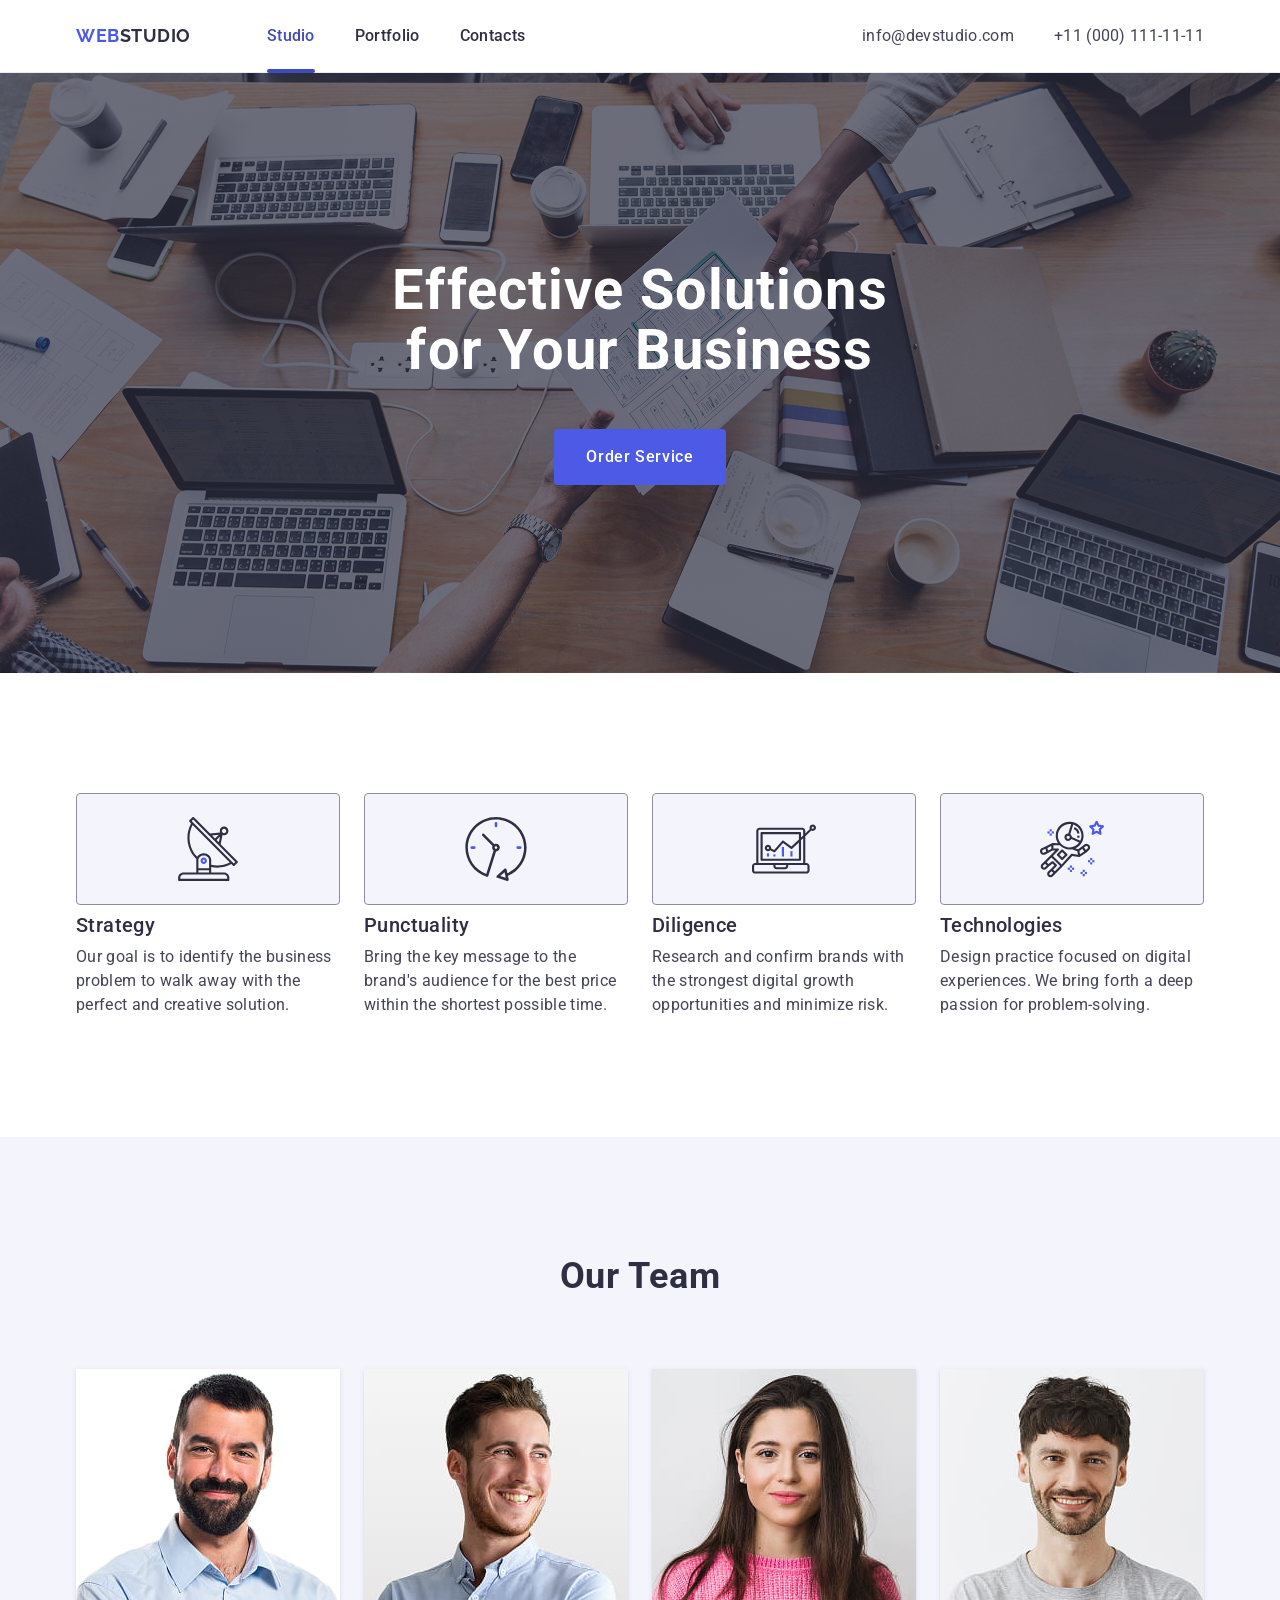
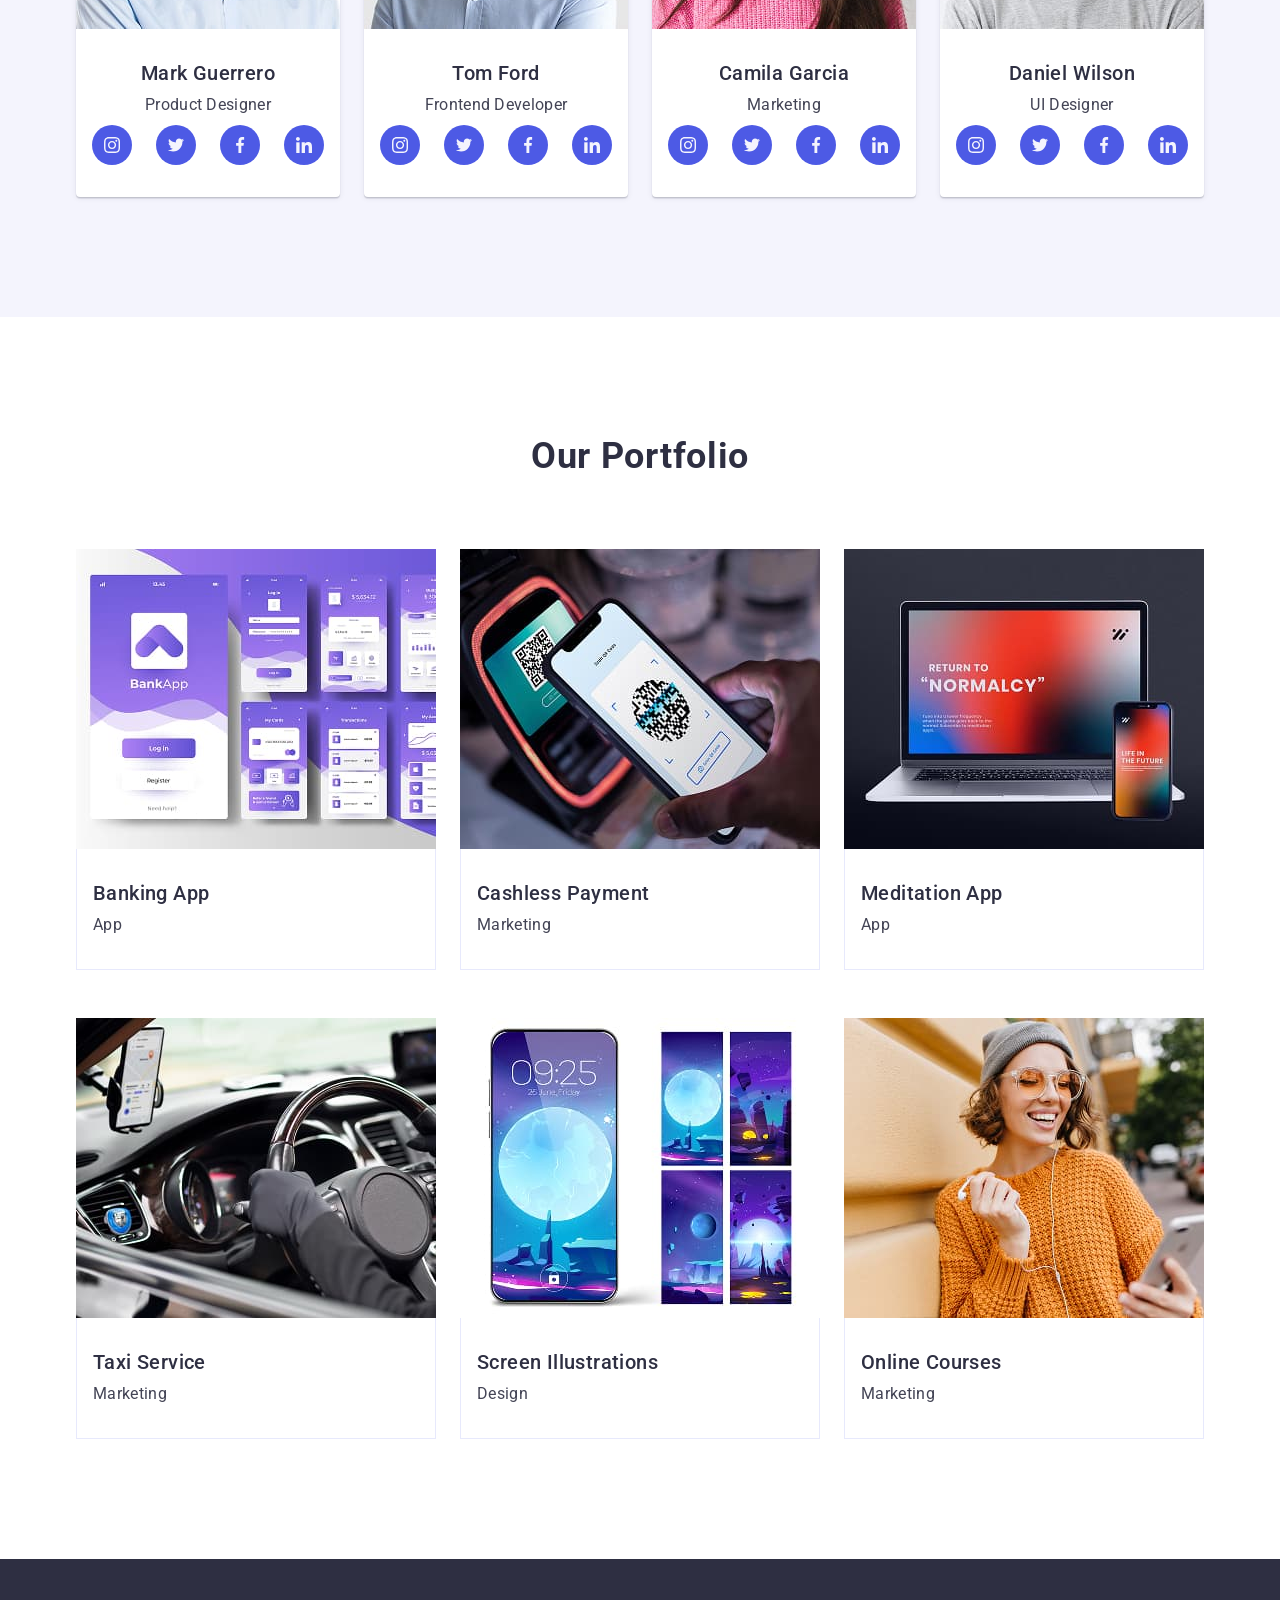
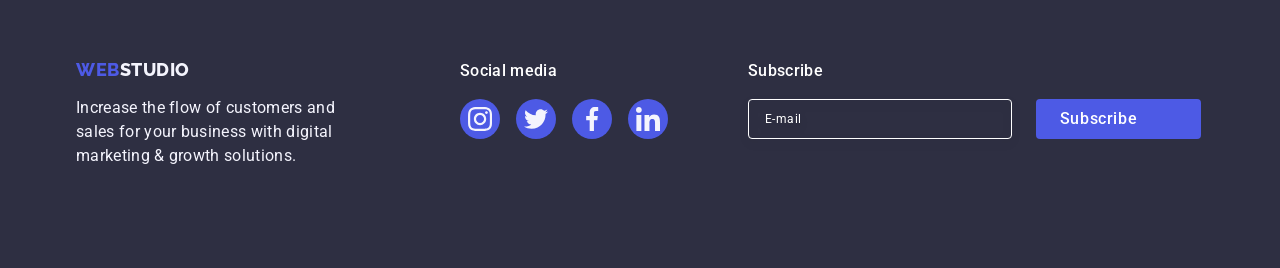
==== commit ac52b11e: "UPDATE" ====
--- a/index.html
+++ b/index.html
@@ -1,202 +1,190 @@
 <!DOCTYPE html>
 <html lang="en">
-
 <head>
     <meta charset="UTF-8">
     <meta name="viewport" content="width=device-width, initial-scale=1.0">
+    <title>WebStudio</title>
+
+    <link rel="stylesheet" href="https://cdnjs.cloudflare.com/ajax/libs/modern-normalize/1.0.0/modern-normalize.min.css">
     <link rel="preconnect" href="https://fonts.googleapis.com">
     <link rel="preconnect" href="https://fonts.gstatic.com" crossorigin>
-    <link href="https://fonts.googleapis.com/css2?family=Raleway:wght@700&family=Roboto:wght@400;500;700&display=swap"
+    <link
+        href="https://fonts.googleapis.com/css2?family=Raleway:ital,wght@0,100..900;1,100..900&family=Roboto:ital,wght@0,100..900;1,100..900&display=swap"
         rel="stylesheet">
-    <link rel="stylesheet"
-        href="https://cdnjs.cloudflare.com/ajax/libs/modern-normalize/3.0.1/modern-normalize.min.css">
-    <link rel="icon" type="image/x-icon" href="./images/ico/favicon.png">
 
     <link rel="stylesheet" href="./css/styles.css">
-    <title>Web Studio</title>
 </head>
-
 <body>
     <header class="header">
-        <div class="container" data-menu>
-            <nav class="nav">
-                <a href="./index.html" class="nav-logo">Web<span>Studio</span></a>
-                <ul class="nav-list">
-                    <li><a class="nav-link current" href="./index.html">Studio</a></li>
-                    <li><a class="nav-link" href="">Portfolio</a></li>
-                    <li><a class="nav-link" href="">Contacts</a></li>
+        <div class="container header-container">
+            <nav class="navigation">
+                <a class="logo link" href="./index.html">Web<span class="logo-accent">Studio</span></a>
+                <ul class="nav-list list">
+                    <li><a class="nav-link link current" href="./index.html">Studio</a></li>
+                    <li><a class="nav-link link" href="">Portfolio</a></li>
+                    <li><a class="nav-link link" href="">Contacts</a></li>
                 </ul>
             </nav>
-            <address class="contact-info">
-                <ul class="contact-list">
-                    <li><a class="contact-link" href="mailto:info@devstudio.com">info@devstudio.com</a></li>
-                    <li><a class="contact-link" href="tel:+110001111111">+11 (000) 111-11-11</a></li>
+            <address class="address">
+                <ul class="address-list list">
+                    <li><a class="address-link link" href="mailto:info@devstudio.com">info@devstudio.com</a></li>
+                    <li><a class="address-link link" href="tel:+110001111111">+11 (000) 111-11-11</a></li>
                 </ul>
             </address>
-            <button class="menu-btn" type="button" aria-label="Menu" data-menu-button>
-                <svg class="icon-menu" width="17px" height="14.5px">
-                    <use class="icon-menu-close" href="./images/icons.svg#icon-menu-btn"></use>
+            <!-- Mobile menu button -->
+            <button class="mobile-menu-button" type="button" data-menu-open aria-expanded="false" aria-controls="mobile-menu">
+                <svg class="mobile-menu-icon" width="24" height="24">
+                    <use href="./images/icons.svg#icon-burger"></use>
                 </svg>
             </button>
-
-            <div class="mobile-menu">
-                <div class="container mobile-menue-container">
-                    <button type="button" class="mobile-menu-close">
-                        <svg width="8" height="8" class="modal-icon-close">
-                            <use href="./images/icons.svg#icon-m-btn-close"></use>
-                        </svg>
-                    </button>
-                    <nav class="mobile-menu-nav">
-                        <ul class="mobile-menu-nav-list">
-                            <li><a href="./index.html" class="mobile-menu-nav-list-item">Studio</a></li>
-                            <li><a href="" class="mobile-menu-nav-list-item">Portfolio</a></li>
-                            <li><a href="" class="mobile-menu-nav-list-item">Contacts</a></li>
-                        </ul>
-                    </nav>
-                    <ul class="mobile-menu-contact">
-                        <li><a href="tel:+110001111111" class="mobile-contact-item">+11 (000) 111-11-11</a></li>
-                        <li><a href="mailto:info@devstudio.com" class="mobile-contact-item">info@devstudio.com</a></li>
+        </div>
+        
+        <!-- Mobile menu -->
+        <div class="mobile-menu" id="mobile-menu">
+            <div class="mobile-menu-container">
+                <button class="mobile-menu-close" type="button" data-menu-close>
+                    <svg class="mobile-menu-close-icon" width="8" height="8">
+                        <use href="./images/icons.svg#icon-close"></use>
+                    </svg>
+                </button>
+                
+                <nav class="mobile-nav">
+                    <ul class="mobile-nav-list list">
+                        <li><a class="mobile-nav-link link current" href="./index.html">Studio</a></li>
+                        <li><a class="mobile-nav-link link" href="">Portfolio</a></li>
+                        <li><a class="mobile-nav-link link" href="">Contacts</a></li>
                     </ul>
-                    <ul class="mobile-menu-social-list">
-                        <li class="mobile-menu-social-list-item">
-                            <a href="https://www.instagram.com/" class="mobile-menu-social-list-link">
-                                <svg width="24" height="24" class="menu-social-icon">
-                                    <use href="./images/icons.svg#icon-instagram"></use>
-                                </svg>
-                            </a>
-                        </li>
-                        <li class="mobile-menu-social-list-item">
-                            <a href="https://www.twitter.com/" class="mobile-menu-social-list-link">
-                                <svg width="24" height="24" class="menu-social-icon">
-                                    <use href="./images/icons.svg#icon-twitter"></use>
-                                </svg>
-                            </a>
-                        </li>
-                        <li class="mobile-menu-social-list-item">
-                            <a href="https://www.facebook.com/" class="mobile-menu-social-list-link">
-                                <svg width="24" height="24" class="menu-social-icon">
-                                    <use href="./images/icons.svg#icon-facebook"></use>
-                                </svg>
-                            </a>
-                        </li>
-                        <li class="mobile-menu-social-list-item">
-                            <a href="https://www.linkedin.com/" class="mobile-menu-social-list-link">
-                                <svg width="24" height="24" class="menu-social-icon">
-                                    <use href="./images/icons.svg#icon-linkedin"></use>
-                                </svg>
-                            </a>
-                        </li>
+                </nav>
+                
+                <address class="mobile-address">
+                    <ul class="mobile-address-list list">
+                        <li><a class="mobile-address-link link tel" href="tel:+110001111111">+11 (000) 111-11-11</a></li>
+                        <li><a class="mobile-address-link link email" href="mailto:info@devstudio.com">info@devstudio.com</a></li>
                     </ul>
-                </div>
-
-
-
-            </div>
+                </address>
+                
+                <ul class="mobile-social-list list">
+                    <li class="mobile-social-item">
+                        <a href="#" class="mobile-social-link link">
+                            <svg class="mobile-social-icon" width="24" height="24">
+                                <use href="./images/icons.svg#icon-instagram"></use>
+                            </svg>
+                        </a>
+                    </li>
+                    <li class="mobile-social-item">
+                        <a href="#" class="mobile-social-link link">
+                            <svg class="mobile-social-icon" width="24" height="24">
+                                <use href="./images/icons.svg#icon-twitter"></use>
+                            </svg>
+                        </a>
+                    </li>
+                    <li class="mobile-social-item">
+                        <a href="#" class="mobile-social-link link">
+                            <svg class="mobile-social-icon" width="24" height="24">
+                                <use href="./images/icons.svg#icon-facebook"></use>
+                            </svg>
+                        </a>
+                    </li>
+                    <li class="mobile-social-item">
+                        <a href="#" class="mobile-social-link link">
+                            <svg class="mobile-social-icon" width="24" height="24">
+                                <use href="./images/icons.svg#icon-linkedin"></use>
+                            </svg>
+                        </a>
+                    </li>
+                </ul>
+            </div>
+        </div>
     </header>
 
-    <main class="main-content">
-        <!-- SECTION 1 -->
+    <main>
         <section class="hero">
-            <div class="container">
+            <div class="container hero-container">
                 <h1 class="hero-title">Effective Solutions for Your Business</h1>
-                <button type="button" class="hero-button" data-modal-open>Order Service</button>
+                <button class="hero-button" type="button" data-modal-open>Order Service</button>
             </div>
         </section>
 
-        <!-- SECTION 2 -->
         <section class="features">
             <div class="container">
-                <h2 class="visually-hidden">Features</h2>
-                <ul class="features-list">
-                    <li class="features-list-item">
-                        <div class="features-icon">
-                            <svg class="tmp" height="64" width="64">
+                <h2 class="visually-hidden">Our Features</h2>
+                <ul class="features-list list">
+                    <li class="features-item">
+                        <div class="features-icon-container">
+                            <svg class="features-icon" width="64" height="64">
                                 <use href="./images/icons.svg#icon-antenna"></use>
                             </svg>
                         </div>
-                        <h3 class="feature-title">Strategy</h3>
-                        <p class="feature-description">
-                            Our goal is to identify the business problem to walk away with the perfect and creative
-                            solution.
-                        </p>
-                    </li>
-                    <li class="features-list-item">
-                        <div class="features-icon">
-                            <svg class="tmp" height="64" width="64">
+                        <h3 class="features-subtitle">Strategy</h3>
+                        <p class="features-text">Our goal is to identify the business problem to walk away with the perfect and creative solution.</p>
+                    </li>
+                    <li class="features-item">
+                        <div class="features-icon-container">
+                            <svg class="features-icon" width="64" height="64">
                                 <use href="./images/icons.svg#icon-clock"></use>
                             </svg>
                         </div>
-                        <h3 class="feature-title">Punctuality</h3>
-                        <p class="feature-description">
-                            Bring the key message to the brand's audience for the best price
-                            within the shortest possible time.
-                        </p>
-                    </li>
-                    <li class="features-list-item">
-                        <div class="features-icon">
-                            <svg class="tmp" height="64" width="64">
+                        <h3 class="features-subtitle">Punctuality</h3>
+                        <p class="features-text">Bring the key message to the brand's audience for the best price within the shortest possible time.</p>
+                    </li>
+                    <li class="features-item">
+                        <div class="features-icon-container">
+                            <svg class="features-icon" width="64" height="64">
                                 <use href="./images/icons.svg#icon-diagram"></use>
                             </svg>
                         </div>
-                        <h3 class="feature-title">Diligence</h3>
-                        <p class="feature-description">
-                            Research and confirm brands with the strongest digital growth opportunities
-                            and minimize risk.
-                        </p>
-                    </li>
-                    <li class="features-list-item">
-                        <div class="features-icon">
-                            <svg class="tmp" height="64" width="64">
+                        <h3 class="features-subtitle">Diligence</h3>
+                        <p class="features-text">Research and confirm brands with the strongest digital growth opportunities and minimize risk.</p>
+                    </li>
+                    <li class="features-item">
+                        <div class="features-icon-container">
+                            <svg class="features-icon" width="64" height="64">
                                 <use href="./images/icons.svg#icon-astronaut"></use>
                             </svg>
                         </div>
-                        <h3 class="feature-title">Technologies</h3>
-                        <p class="feature-description">
-                            Design practice focused on digital experiences. We bring forth a deep passion for
-                            problem-solving.
-                        </p>
+                        <h3 class="features-subtitle">Technologies</h3>
+                        <p class="features-text">Design practice focused on digital experiences. We bring forth a deep passion for problem-solving.</p>
                     </li>
                 </ul>
             </div>
         </section>
 
-        <!-- SECTION 3 -->
         <section class="team">
             <div class="container">
-                <h2 class="section-title">Our Team</h2>
-                <ul class="team-list">
-                    <li class="team-list-item">
-                        <img srcset="./images/team/mark-guerrero.jpg 1x, ./images/team/mark-guerrero-2x.jpg 2x"
-                            src="./images/team/mark-guerrero.jpg" alt="photo Mark Guerrero" class="team-photo">
-                        <div class="team-member">
-                            <h3 class="team-member-name">Mark Guerrero</h3>
-                            <p class="team-member-role">Product Designer</p>
-                            <ul class="social-links">
-                                <li class="social-link-item">
-                                    <a href="https://www.instagram.com/" target="_blank" class="social-link">
-                                        <svg class="social-icon" width="16" height="16">
+                <h2 class="team-title">Our Team</h2>
+                <ul class="team-list list">
+                    <li class="team-item">
+                        <img src="./images/team/img-1.jpg" 
+                             srcset="./images/team/img-1.jpg 1x, ./images/team/img-1-x2.jpg 2x" 
+                             alt="Mark Guerrero" width="264">
+                        <div class="team-info">
+                            <h3 class="team-name">Mark Guerrero</h3>
+                            <p class="team-position">Product Designer</p>
+                            <ul class="team-social-list list">
+                                <li class="team-social-item">
+                                    <a href="#" class="team-social-link link">
+                                        <svg class="team-social-icon" width="16" height="16">
                                             <use href="./images/icons.svg#icon-instagram"></use>
                                         </svg>
                                     </a>
                                 </li>
-
-                                <li class="social-link-item">
-                                    <a href="https://www.twitter.com/" target="_blank" class="social-link">
-                                        <svg class="social-icon" width="16" height="16">
+                                <li class="team-social-item">
+                                    <a href="#" class="team-social-link link">
+                                        <svg class="team-social-icon" width="16" height="16">
                                             <use href="./images/icons.svg#icon-twitter"></use>
                                         </svg>
                                     </a>
                                 </li>
-                                <li class="social-link-item">
-                                    <a href="https://www.facebook.com/" target="_blank" class="social-link">
-                                        <svg class="social-icon" width="16" height="16">
+                                <li class="team-social-item">
+                                    <a href="#" class="team-social-link link">
+                                        <svg class="team-social-icon" width="16" height="16">
                                             <use href="./images/icons.svg#icon-facebook"></use>
                                         </svg>
                                     </a>
                                 </li>
-                                <li class="social-link-item">
-                                    <a href="https://www.linkedin.com//" target="_blank" class="social-link">
-                                        <svg class="social-icon" width="16" height="16">
+                                <li class="team-social-item">
+                                    <a href="#" class="team-social-link link">
+                                        <svg class="team-social-icon" width="16" height="16">
                                             <use href="./images/icons.svg#icon-linkedin"></use>
                                         </svg>
                                     </a>
@@ -204,38 +192,38 @@
                             </ul>
                         </div>
                     </li>
-                    <li class="team-list-item">
-                        <img srcset="./images/team/tom-ford.jpg 1x, ./images/team/tom-ford-2x.jpg 2x"
-                            src="./images/team/tom-ford.jpg" alt="photo Tom Ford" class="team-photo">
-                        <div class="team-member">
-                            <h3 class="team-member-name">Tom Ford</h3>
-                            <p class="team-member-role">Frontend Developer</p>
-                            <ul class="social-links">
-                                <li class="social-link-item">
-                                    <a href="https://www.instagram.com/" target="_blank" class="social-link">
-                                        <svg class="social-icon" width="16" height="16">
+                    <li class="team-item">
+                        <img src="./images/team/img-2.jpg" 
+                             srcset="./images/team/img-2.jpg 1x, ./images/team/img-2-x2.jpg 2x" 
+                             alt="Tom Ford" width="264">
+                        <div class="team-info">
+                            <h3 class="team-name">Tom Ford</h3>
+                            <p class="team-position">Frontend Developer</p>
+                            <ul class="team-social-list list">
+                                <li class="team-social-item">
+                                    <a href="#" class="team-social-link link">
+                                        <svg class="team-social-icon" width="16" height="16">
                                             <use href="./images/icons.svg#icon-instagram"></use>
                                         </svg>
                                     </a>
                                 </li>
-
-                                <li class="social-link-item">
-                                    <a href="https://www.twitter.com/" target="_blank" class="social-link">
-                                        <svg class="social-icon" width="16" height="16">
+                                <li class="team-social-item">
+                                    <a href="#" class="team-social-link link">
+                                        <svg class="team-social-icon" width="16" height="16">
                                             <use href="./images/icons.svg#icon-twitter"></use>
                                         </svg>
                                     </a>
                                 </li>
-                                <li class="social-link-item">
-                                    <a href="https://www.facebook.com/" target="_blank" class="social-link">
-                                        <svg class="social-icon" width="16" height="16">
+                                <li class="team-social-item">
+                                    <a href="#" class="team-social-link link">
+                                        <svg class="team-social-icon" width="16" height="16">
                                             <use href="./images/icons.svg#icon-facebook"></use>
                                         </svg>
                                     </a>
                                 </li>
-                                <li class="social-link-item">
-                                    <a href="https://www.linkedin.com//" target="_blank" class="social-link">
-                                        <svg class="social-icon" width="16" height="16">
+                                <li class="team-social-item">
+                                    <a href="#" class="team-social-link link">
+                                        <svg class="team-social-icon" width="16" height="16">
                                             <use href="./images/icons.svg#icon-linkedin"></use>
                                         </svg>
                                     </a>
@@ -243,38 +231,38 @@
                             </ul>
                         </div>
                     </li>
-                    <li class="team-list-item">
-                        <img srcset="./images/team/camila-garcia.jpg 1x, ./images/team/camila-garcia-2x.jpg 2x"
-                            src="./images/team/camila-garcia.jpg" alt="photo Camila Garcia" class="team-photo">
-                        <div class="team-member">
-                            <h3 class="team-member-name">Camila Garcia</h3>
-                            <p class="team-member-role">Marketing</p>
-                            <ul class="social-links">
-                                <li class="social-link-item">
-                                    <a href="https://www.instagram.com/" target="_blank" class="social-link">
-                                        <svg class="social-icon" width="16" height="16">
+                    <li class="team-item">
+                        <img src="./images/team/img-3.jpg" 
+                             srcset="./images/team/img-3.jpg 1x, ./images/team/img-3-x2.jpg 2x" 
+                             alt="Camila Garcia" width="264">
+                        <div class="team-info">
+                            <h3 class="team-name">Camila Garcia</h3>
+                            <p class="team-position">Marketing</p>
+                            <ul class="team-social-list list">
+                                <li class="team-social-item">
+                                    <a href="#" class="team-social-link link">
+                                        <svg class="team-social-icon" width="16" height="16">
                                             <use href="./images/icons.svg#icon-instagram"></use>
                                         </svg>
                                     </a>
                                 </li>
-
-                                <li class="social-link-item">
-                                    <a href="https://www.twitter.com/" target="_blank" class="social-link">
-                                        <svg class="social-icon" width="16" height="16">
+                                <li class="team-social-item">
+                                    <a href="#" class="team-social-link link">
+                                        <svg class="team-social-icon" width="16" height="16">
                                             <use href="./images/icons.svg#icon-twitter"></use>
                                         </svg>
                                     </a>
                                 </li>
-                                <li class="social-link-item">
-                                    <a href="https://www.facebook.com/" target="_blank" class="social-link">
-                                        <svg class="social-icon" width="16" height="16">
+                                <li class="team-social-item">
+                                    <a href="#" class="team-social-link link">
+                                        <svg class="team-social-icon" width="16" height="16">
                                             <use href="./images/icons.svg#icon-facebook"></use>
                                         </svg>
                                     </a>
                                 </li>
-                                <li class="social-link-item">
-                                    <a href="https://www.linkedin.com//" target="_blank" class="social-link">
-                                        <svg class="social-icon" width="16" height="16">
+                                <li class="team-social-item">
+                                    <a href="#" class="team-social-link link">
+                                        <svg class="team-social-icon" width="16" height="16">
                                             <use href="./images/icons.svg#icon-linkedin"></use>
                                         </svg>
                                     </a>
@@ -282,38 +270,38 @@
                             </ul>
                         </div>
                     </li>
-                    <li class="team-list-item">
-                        <img srcset="./images/team/daniel-wilson.jpg 1x, ./images/team/daniel-wilson-2x.jpg 2x"
-                            src="./images/team/daniel-wilson.jpg" alt="photo Daniel Wilson" class="team-photo">
-                        <div class="team-member">
-                            <h3 class="team-member-name">Daniel Wilson</h3>
-                            <p class="team-member-role">UI Designer</p>
-                            <ul class="social-links">
-                                <li class="social-link-item">
-                                    <a href="https://www.instagram.com/" target="_blank" class="social-link">
-                                        <svg class="social-icon" width="16" height="16">
+                    <li class="team-item">
+                        <img src="./images/team/img-4.jpg" 
+                             srcset="./images/team/img-4.jpg 1x, ./images/team/img-4-x2.jpg 2x" 
+                             alt="Daniel Wilson" width="264">
+                        <div class="team-info">
+                            <h3 class="team-name">Daniel Wilson</h3>
+                            <p class="team-position">UI Designer</p>
+                            <ul class="team-social-list list">
+                                <li class="team-social-item">
+                                    <a href="#" class="team-social-link link">
+                                        <svg class="team-social-icon" width="16" height="16">
                                             <use href="./images/icons.svg#icon-instagram"></use>
                                         </svg>
                                     </a>
                                 </li>
-
-                                <li class="social-link-item">
-                                    <a href="https://www.twitter.com/" target="_blank" class="social-link">
-                                        <svg class="social-icon" width="16" height="16">
+                                <li class="team-social-item">
+                                    <a href="#" class="team-social-link link">
+                                        <svg class="team-social-icon" width="16" height="16">
                                             <use href="./images/icons.svg#icon-twitter"></use>
                                         </svg>
                                     </a>
                                 </li>
-                                <li class="social-link-item">
-                                    <a href="https://www.facebook.com/" target="_blank" class="social-link">
-                                        <svg class="social-icon" width="16" height="16">
+                                <li class="team-social-item">
+                                    <a href="#" class="team-social-link link">
+                                        <svg class="team-social-icon" width="16" height="16">
                                             <use href="./images/icons.svg#icon-facebook"></use>
                                         </svg>
                                     </a>
                                 </li>
-                                <li class="social-link-item">
-                                    <a href="https://www.linkedin.com//" target="_blank" class="social-link">
-                                        <svg class="social-icon" width="16" height="16">
+                                <li class="team-social-item">
+                                    <a href="#" class="team-social-link link">
+                                        <svg class="team-social-icon" width="16" height="16">
                                             <use href="./images/icons.svg#icon-linkedin"></use>
                                         </svg>
                                     </a>
@@ -325,98 +313,80 @@
             </div>
         </section>
 
-        <!-- SECTION 4 -->
         <section class="portfolio">
             <div class="container">
-                <h2 class="section-title">Our Portfolio</h2>
-                <ul class="portfolio-list">
-                    <li class="portfolio-list-item">
-                        <div class="portfolio-overlay">
-                            <img srcset="./images/portfolio/portf01.jpg 1x, ./images/portfolio/portf01-2x.jpg 2x"
-                                src="./images/portfolio/portf01.jpg" alt="photo Banking App" class="portfolio-photo"
-                                width="360">
-                            <p class="portfolio-overlay-text">14 Stylish and User-Friendly App Design Concepts · Task
-                                Manager
-                                App · Calorie Tracker App · Exotic Fruit Ecommerce App ·
-                                Cloud Storage App</p>
-                        </div>
-                        <div class="portfolio-item">
-                            <h3 class="portfolio-item-title">Banking App</h3>
-                            <p class="portfolio-item-category">App</p>
-                        </div>
-                    </li>
-                    <li class="portfolio-list-item">
-                        <div class="portfolio-overlay">
-                            <img srcset="./images/portfolio/portf02.jpg 1x, ./images/portfolio/portf02-2x.jpg 2x"
-                                src="./images/portfolio/portf02.jpg" alt="photo Cashless Payment"
-                                class="portfolio-photo" width="360">
-                            <p class="portfolio-overlay-text">14 Stylish and User-Friendly App Design Concepts · Task
-                                Manager
-                                App · Calorie Tracker App · Exotic Fruit Ecommerce App ·
-                                Cloud Storage App</p>
-                        </div>
-                        <div class="portfolio-item">
-                            <h3 class="portfolio-item-title">Cashless Payment</h3>
-                            <p class="portfolio-item-category">Marketing</p>
-                        </div>
-                    </li>
-                    <li class="portfolio-list-item">
-                        <div class="portfolio-overlay">
-                            <img srcset="./images/portfolio/portf03.jpg 1x, ./images/portfolio/portf03-2x.jpg 2x"
-                                src="./images/portfolio/portf03.jpg" alt="App" class="portfolio-photo" width="360">
-                            <p class="portfolio-overlay-text">14 Stylish and User-Friendly App Design Concepts · Task
-                                Manager
-                                App · Calorie Tracker App · Exotic Fruit Ecommerce App ·
-                                Cloud Storage App</p>
-                        </div>
-                        <div class="portfolio-item">
-                            <h3 class="portfolio-item-title">Meditation App</h3>
-                            <p class="portfolio-item-category">App</p>
-                        </div>
-                    </li>
-                    <li class="portfolio-list-item">
-                        <div class="portfolio-overlay">
-                            <img srcset="./images/portfolio/portf04.jpg 1x, ./images/portfolio/portf04-2x.jpg 2x"
-                                src="./images/portfolio/portf04.jpg" alt="photo Taxi Service" class="portfolio-photo"
-                                width="360">
-                            <p class="portfolio-overlay-text">14 Stylish and User-Friendly App Design Concepts · Task
-                                Manager
-                                App · Calorie Tracker App · Exotic Fruit Ecommerce App ·
-                                Cloud Storage App</p>
-                        </div>
-                        <div class="portfolio-item">
-                            <h3 class="portfolio-item-title">Taxi Service</h3>
-                            <p class="portfolio-item-category">Marketing</p>
-                        </div>
-                    </li>
-                    <li class="portfolio-list-item">
-                        <div class="portfolio-overlay">
-                            <img srcset="./images/portfolio/portf05.jpg 1x, ./images/portfolio/portf05-2x.jpg 2x"
-                                src="./images/portfolio/portf05.jpg" alt="photo Screen Illustrations"
-                                class="portfolio-photo" width="360">
-                            <p class="portfolio-overlay-text">14 Stylish and User-Friendly App Design Concepts · Task
-                                Manager
-                                App · Calorie Tracker App · Exotic Fruit Ecommerce App ·
-                                Cloud Storage App</p>
-                        </div>
-                        <div class="portfolio-item">
-                            <h3 class="portfolio-item-title">Screen Illustrations</h3>
-                            <p class="portfolio-item-category">Design</p>
-                        </div>
-                    </li>
-                    <li class="portfolio-list-item">
-                        <div class="portfolio-overlay">
-                            <img srcset="./images/portfolio/portf06.jpg 1x, ./images/portfolio/portf06-2x.jpg 2x"
-                                src="./images/portfolio/portf06.jpg" alt="photo Online Courses" class="portfolio-photo"
-                                width="360">
-                            <p class="portfolio-overlay-text">14 Stylish and User-Friendly App Design Concepts · Task
-                                Manager
-                                App · Calorie Tracker App · Exotic Fruit Ecommerce App ·
-                                Cloud Storage App</p>
-                        </div>
-                        <div class="portfolio-item">
-                            <h3 class="portfolio-item-title">Online Courses</h3>
-                            <p class="portfolio-item-category">Marketing</p>
+                <h2 class="portfolio-title">Our Portfolio</h2>
+                <ul class="portfolio-list list">
+                    <li class="portfolio-item">
+                        <div class="portfolio-image-container">
+                            <img src="./images/portfolio/banking-app.jpg" 
+                                 srcset="./images/portfolio/banking-app.jpg 1x, ./images/portfolio/banking-app-x2.jpg 2x" 
+                                 alt="Banking App" width="360" height="300">
+                            <p class="portfolio-overlay">14 Stylish and User-Friendly App Design Concepts · Task Manager App · Calorie Tracker App · Exotic Fruit Ecommerce App · Cloud Storage App</p>
+                        </div>
+                        <div class="portfolio-info">
+                            <h3 class="portfolio-name">Banking App</h3>
+                            <p class="portfolio-category">App</p>
+                        </div>
+                    </li>
+                    <li class="portfolio-item">
+                        <div class="portfolio-image-container">
+                            <img src="./images/portfolio/cashless-payment.jpg" 
+                                 srcset="./images/portfolio/cashless-payment.jpg 1x, ./images/portfolio/cashless-payment-x2.jpg 2x" 
+                                 alt="Cashless Payment" width="360" height="300">
+                            <p class="portfolio-overlay">14 Stylish and User-Friendly App Design Concepts · Task Manager App · Calorie Tracker App · Exotic Fruit Ecommerce App · Cloud Storage App</p>
+                        </div>
+                        <div class="portfolio-info">
+                            <h3 class="portfolio-name">Cashless Payment</h3>
+                            <p class="portfolio-category">Marketing</p>
+                        </div>
+                    </li>
+                    <li class="portfolio-item">
+                        <div class="portfolio-image-container">
+                            <img src="./images/portfolio/meditation-app.jpg" 
+                                 srcset="./images/portfolio/meditation-app.jpg 1x, ./images/portfolio/meditation-app-x2.jpg 2x" 
+                                 alt="Meditation App" width="360" height="300">
+                            <p class="portfolio-overlay">14 Stylish and User-Friendly App Design Concepts · Task Manager App · Calorie Tracker App · Exotic Fruit Ecommerce App · Cloud Storage App</p>
+                        </div>
+                        <div class="portfolio-info">
+                            <h3 class="portfolio-name">Meditation App</h3>
+                            <p class="portfolio-category">App</p>
+                        </div>
+                    </li>
+                    <li class="portfolio-item">
+                        <div class="portfolio-image-container">
+                            <img src="./images/portfolio/taxi-service.jpg" 
+                                 srcset="./images/portfolio/taxi-service.jpg 1x, ./images/portfolio/taxi-service-x2.jpg 2x" 
+                                 alt="Taxi Service" width="360" height="300">
+                            <p class="portfolio-overlay">14 Stylish and User-Friendly App Design Concepts · Task Manager App · Calorie Tracker App · Exotic Fruit Ecommerce App · Cloud Storage App</p>
+                        </div>
+                        <div class="portfolio-info">
+                            <h3 class="portfolio-name">Taxi Service</h3>
+                            <p class="portfolio-category">Marketing</p>
+                        </div>
+                    </li>
+                    <li class="portfolio-item">
+                        <div class="portfolio-image-container">
+                            <img src="./images/portfolio/screen-illustrations.jpg" 
+                                 srcset="./images/portfolio/screen-illustrations.jpg 1x, ./images/portfolio/screen-illustrations-x2.jpg 2x" 
+                                 alt="Screen Illustrations" width="360" height="300">
+                            <p class="portfolio-overlay">14 Stylish and User-Friendly App Design Concepts · Task Manager App · Calorie Tracker App · Exotic Fruit Ecommerce App · Cloud Storage App</p>
+                        </div>
+                        <div class="portfolio-info">
+                            <h3 class="portfolio-name">Screen Illustrations</h3>
+                            <p class="portfolio-category">Design</p>
+                        </div>
+                    </li>
+                    <li class="portfolio-item">
+                        <div class="portfolio-image-container">
+                            <img src="./images/portfolio/online-courses.jpg" 
+                                 srcset="./images/portfolio/online-courses.jpg 1x, ./images/portfolio/online-courses-x2.jpg 2x" 
+                                 alt="Online Courses" width="360" height="300">
+                            <p class="portfolio-overlay">14 Stylish and User-Friendly App Design Concepts · Task Manager App · Calorie Tracker App · Exotic Fruit Ecommerce App · Cloud Storage App</p>
+                        </div>
+                        <div class="portfolio-info">
+                            <h3 class="portfolio-name">Online Courses</h3>
+                            <p class="portfolio-category">Marketing</p>
                         </div>
                     </li>
                 </ul>
@@ -425,58 +395,60 @@
     </main>
 
     <footer class="footer">
-        <div class="container">
-            <div class="footer-logo-div">
-                <a href="./index.html" class="footer-logo">Web<span class="footer-logo-span">Studio</span></a>
-                <p class="footer-text">
-                    Increase the flow of customers and sales for your business with digital marketing & growth
-                    solutions.
-                </p>
+        <div class="container footer-container">
+            <div class="footer-content">
+                <a class="footer-logo link" href="./index.html">Web<span class="footer-logo-studio">Studio</span></a>
+                <p class="footer-text">Increase the flow of customers and sales for your business with digital marketing & growth solutions.</p>
             </div>
             <div class="footer-social">
-                <p class="social-text">Social media</p>
-                <ul class="social-list">
-                    <li class="social-list-item">
-                        <a href="" class="social-list-link">
-                            <svg class="social-list-icon" width="24" height="24">
+                <p class="footer-social-title">Social media</p>
+                <ul class="footer-social-list list">
+                    <li class="footer-social-item">
+                        <a href="#" class="footer-social-link link">
+                            <svg class="footer-social-icon" width="24" height="24">
+                                <use href="./images/icons.svg#icon-instagram"></use>
+                            </svg>
+                        </a>
+                    </li>
+                    <li class="footer-social-item">
+                        <a href="#" class="footer-social-link link">
+                            <svg class="footer-social-icon" width="24" height="24">
                                 <use href="./images/icons.svg#icon-twitter"></use>
                             </svg>
                         </a>
                     </li>
-                    <li class="social-list-item">
-                        <a href="" class="social-list-link">
-                            <svg class="social-list-icon" width="24" height="24">
+                    <li class="footer-social-item">
+                        <a href="#" class="footer-social-link link">
+                            <svg class="footer-social-icon" width="24" height="24">
                                 <use href="./images/icons.svg#icon-facebook"></use>
                             </svg>
                         </a>
                     </li>
-                    <li class="social-list-item">
-                        <a href="" class="social-list-link">
-                            <svg class="social-list-icon" width="24" height="24">
+                    <li class="footer-social-item">
+                        <a href="#" class="footer-social-link link">
+                            <svg class="footer-social-icon" width="24" height="24">
                                 <use href="./images/icons.svg#icon-linkedin"></use>
                             </svg>
                         </a>
                     </li>
-                    <li class="social-list-item">
-                        <a href="" class="social-list-link">
-                            <svg class="social-list-icon" width="24" height="24">
-                                <use href="./images/icons.svg#icon-instagram"></use>
-                            </svg>
-                        </a>
-                    </li>
                 </ul>
             </div>
             <div class="footer-subscribe">
-                <p class="subscribe-text">Subscribe</p>
-                <form class="subscribe-form">
-                    <label class="subscribe-form-label">
-                        <input class="subscribe-form-input" type="email" name="email" placeholder="E-mail" required="">
+                <p class="footer-subscribe-title">Subscribe</p>
+                <form class="footer-subscribe-form">
+                    <label class="footer-subscribe-label">
+                        <input
+                            class="footer-subscribe-input"
+                            type="email"
+                            name="subscribe-email"
+                            placeholder="E-mail"
+                            required
+                        />
                     </label>
-                    <button class="subscribe-form-btn" type="submit">
+                    <button class="footer-subscribe-button" type="submit">
                         Subscribe
-                        <svg class="subscribe-form-btn-svg" width="24" height="24">
-                            <use href="./images/icons.svg#icon-btn-subscribe">
-                            </use>
+                        <svg class="footer-subscribe-icon" width="24" height="24">
+                            <use href="./images/icons.svg#icon-send"></use>
                         </svg>
                     </button>
                 </form>
@@ -484,98 +456,141 @@
         </div>
     </footer>
 
-    <div class="modal" data-modal>
-        <div class="modal-div">
-            <button type="button" class="modal-button-close" data-modal-close>
-                <svg class="modal-button-close-svg" width="8" height="8">
-                    <use href="./images/icons.svg#icon-m-btn-close">
-                    </use>
+    <!-- Modal Overlay -->
+    <div class="modal-overlay" data-modal>
+        <div class="modal">
+            <button class="modal-close-button" type="button" data-modal-close>
+                <svg class="modal-close-icon" width="8" height="8">
+                    <use href="./images/icons.svg#icon-close"></use>
                 </svg>
             </button>
-
-            <p class="modal-p">
-                Leave your contacts and we will call you back
-            </p>
-
-            <form>
-                <div class="modal-form-div">
-                    <label class="modal-form-div-l" for="user-name">
-                        Name </label>
-                    <div class="modal-form-div-pers">
-                        <input class="input-elem" type="text" name="user-name" id="user-name" />
-                        <svg class="modal-form-div-svg" width="18" height="24">
-                            <use href="./images/icons.svg#icon-m-user">
-                            </use>
+            <p class="modal-title">Leave your contacts and we will call you back</p>
+            <form class="modal-form">
+                <div class="modal-field">
+                    <label class="modal-label" for="user-name">Name</label>
+                    <div class="modal-input-container">
+                        <input
+                            class="modal-input"
+                            type="text"
+                            name="user-name"
+                            id="user-name"
+                            required
+                        />
+                        <svg class="modal-input-icon" width="18" height="24">
+                            <use href="./images/icons.svg#icon-person"></use>
                         </svg>
                     </div>
                 </div>
-
-                <div class="modal-form-div">
-                    <label class="modal-form-div-l" for="user-phone">
-                        Phone </label>
-                    <div class="modal-form-div-pers">
-                        <input class="input-elem" type="tel" name="contact_tel" id="user-phone" />
-                        <svg class="modal-form-div-svg" width="18" height="24">
-                            <use href="./images/icons.svg#icon-m-phone">
-                            </use>
+                <div class="modal-field">
+                    <label class="modal-label" for="user-phone">Phone</label>
+                    <div class="modal-input-container">
+                        <input
+                            class="modal-input"
+                            type="tel"
+                            name="user-phone"
+                            id="user-phone"
+                            required
+                        />
+                        <svg class="modal-input-icon" width="18" height="24">
+                            <use href="./images/icons.svg#icon-phone"></use>
                         </svg>
                     </div>
                 </div>
-
-                <div class="modal-form-div">
-                    <label class="modal-form-div-l" for="user-email">
-                        Email</label>
-                    <div class="modal-form-div-pers">
-                        <input class="input-elem" type="email" name="contact_email" id="user-email" />
-                        <svg class="modal-form-div-svg" width="18" height="24">
-                            <use href="./images/icons.svg#icon-m-email">
-                            </use>
+                <div class="modal-field">
+                    <label class="modal-label" for="user-email">Email</label>
+                    <div class="modal-input-container">
+                        <input
+                            class="modal-input"
+                            type="email"
+                            name="user-email"
+                            id="user-email"
+                            required
+                        />
+                        <svg class="modal-input-icon" width="18" height="24">
+                            <use href="./images/icons.svg#icon-email"></use>
                         </svg>
                     </div>
                 </div>
-
-                <div class="modal-form-div-comment">
-                    <label class="modal-form-div-l" for="user-comment">Comment</label>
-                    <textarea class="modal-form-comment-textarea" id="user-comment" name="user-comment"
-                        placeholder="Text input"></textarea>
+                <div class="modal-field">
+                    <label class="modal-label" for="user-comment">Comment</label>
+                    <textarea
+                        class="modal-textarea"
+                        name="user-comment"
+                        id="user-comment"
+                        placeholder="Text input"
+                    ></textarea>
                 </div>
-
-                <div class="modal-form-checkbox">
-                    <input class="input-checkbox visually-hidden" type="checkbox" name="user-privacy" value="true"
-                        id="user-privacy" />
-
-                    <label class="label-checkbox" for="user-privacy">
-                        <span class="label-checkbox-span">
-                            <svg class="svg-checkbox" width="10" height="8">
-                                <use href="./images/icons.svg#icon-m-checkbox-on">
-                                </use>
+                <div class="modal-checkbox-container">
+                    <input
+                        class="modal-checkbox visually-hidden"
+                        type="checkbox"
+                        name="user-privacy"
+                        id="user-privacy"
+                        value="true"
+                        required
+                    />
+                    <label class="modal-checkbox-label" for="user-privacy">
+                        <span class="modal-checkbox-custom">
+                            <svg class="modal-checkbox-icon" width="10" height="8">
+                                <use href="./images/icons.svg#icon-check"></use>
                             </svg>
                         </span>
                         I accept the terms and conditions of the
-                        <a href="" class="label-checkbox-a">
-                            Privacy Policy
-                        </a>
-
+                        <a class="modal-privacy-link" href="#">Privacy Policy</a>
                     </label>
                 </div>
-
-                <button class="modal-form-btn-send">Send</button>
+                <button class="modal-submit-button" type="submit">Send</button>
             </form>
         </div>
-
     </div>
 
-    <div class="modal menu-modal" data-menu-modal>
-        <div class="modal-div" data-menu-content>
-            <button type="button" class="modal-button-close" data-menu-close>
-                <svg class="modal-button-close-svg" width="8" height="8">
-                    <use href="./images/icons.svg#icon-m-btn-close"></use>
-                </svg>
-            </button>
-        </div>
-    </div>
-
-    <script src="./js/modal.js"></script>
+    <script>
+        (() => {
+            const refs = {
+                openModalBtn: document.querySelector("[data-modal-open]"),
+                closeModalBtn: document.querySelector("[data-modal-close]"),
+                modal: document.querySelector("[data-modal]"),
+                openMenuBtn: document.querySelector("[data-menu-open]"),
+                closeMenuBtn: document.querySelector("[data-menu-close]"),
+                menu: document.querySelector("#mobile-menu"),
+            };
+
+            // Modal functionality
+            refs.openModalBtn.addEventListener("click", toggleModal);
+            refs.closeModalBtn.addEventListener("click", toggleModal);
+            
+            refs.modal.addEventListener("click", (event) => {
+                if (event.target === refs.modal) {
+                    toggleModal();
+                }
+            });
+
+            document.addEventListener("keydown", (event) => {
+                if (event.key === "Escape" && refs.modal.classList.contains("is-open")) {
+                    toggleModal();
+                }
+                if (event.key === "Escape" && refs.menu.classList.contains("is-open")) {
+                    toggleMobileMenu();
+                }
+            });
+
+            function toggleModal() {
+                const isModalOpen = refs.modal.classList.contains("is-open");
+                refs.modal.classList.toggle("is-open");
+                document.body.classList.toggle("no-scroll", !isModalOpen);
+            }
+
+            // Mobile menu functionality
+            refs.openMenuBtn.addEventListener("click", toggleMobileMenu);
+            refs.closeMenuBtn.addEventListener("click", toggleMobileMenu);
+
+            function toggleMobileMenu() {
+                const isMenuOpen = refs.menu.classList.contains("is-open");
+                refs.menu.classList.toggle("is-open");
+                refs.openMenuBtn.setAttribute("aria-expanded", !isMenuOpen);
+                document.body.classList.toggle("no-scroll", !isMenuOpen);
+            }
+        })();
+    </script>
 </body>
-
-</html>
+</html>
--- a/css/styles.css
+++ b/css/styles.css
@@ -1,1276 +1,1175 @@
-:root {
-    --iris: #4d5ae5;
-    --navy-blue: #2e2f42;
-    --ocean: #404bbf;
-    --overlay-text-color: #f4f4fd;
-    --checkbox-color: #404bbf;
-    --checkbox-fill: #f4f4fd;
-    --mobile: 320px;
-    --tablet: 768px;
-    --desktop: 1158px;
-}
-
-/* global reset */
-body {
-    font-family: "Roboto", sans-serif;
-    font-weight: 400;
-    font-size: 16px;
-    letter-spacing: 0.02em;
-    color: #434455;
-    background-color: #FFFFFF;
-}
-
-@media screen and (min-width: 320px) and (max-width: 768px) {
-    body {
-        max-width: var(--mobile);
-    }
-}
-
-@media screen and (min-width: 768px) and (max-width: 1158px) {
-    body {
-        max-width: var(--tablet);
-    }
-}
-
-@media screen and (min-width: 1158px) {
-    body {
-        min-width: var(--desktop);
-    }
-}
-
-ul,
-ol {
-    padding: 0;
-    margin: 0;
-    list-style-type: none;
-}
-
-h1,
-h2,
-h3,
-h4,
-h5,
-h6,
-p {
-    margin: 0;
-}
-
-ul {
-    padding-inline-start: 0;
-}
-
-img {
-    display: block;
-    height: auto;
-    max-width: 100%;
-}
-
-/* end global reset */
-
-.container {
-    max-width: 1158px;
-    padding: 0 15px;
-    margin: 0 auto;
-}
-
-
-.visually-hidden {
-    position: absolute;
-    white-space: nowrap;
-    width: 1px;
-    height: 1px;
-    overflow: hidden;
-    border: 0;
-    padding: 0;
-    clip: rect(0, 0, 0, 0);
-    clip-path: inset(100%);
-    margin: -1px;
-}
-
-.hero-title {
-    font-family: 'Roboto', sans-serif;
-    font-weight: 700;
-    font-size: 56px;
-    letter-spacing: 0.02em;
-    color: #FFFFFF;
-    text-align: center;
-    line-height: 1.07;
-    max-width: 496px;
-
-    margin-bottom: 48px;
-    margin-left: auto;
-    margin-right: auto;
-}
-
-.feature-title {
-    font-family: 'Roboto', sans-serif;
-    font-weight: 500;
-    font-size: 20px;
-    color: #2e2f42;
-    letter-spacing: 0.02em;
-    line-height: 1.2;
-    /* 2% */
-    margin-bottom: 8px;
-}
-
-.nav-logo,
-.footer-logo {
-    font-family: "Raleway", sans-serif;
-    font-weight: 700;
-    font-size: 18px;
-    line-height: 1.17;
-    letter-spacing: 0.03em;
-    text-transform: uppercase;
-    color: #4d5ae5;
-    display: inline-block;
-    margin-right: 76px;
-}
-
-.footer-logo {
-    margin-bottom: 16px;
-    text-decoration: none;
-}
-
-.nav-logo span {
-    color: #2E2F42;
-}
-
-.nav-logo {
-    text-decoration: none;
-    margin-bottom: 0;
-}
-
-.footer-logo-span {
-    color: #F4F4FD;
-}
-
-.nav {
-    list-style: none;
-    margin: 0;
-    display: flex;
-    align-items: center;
-    margin-right: auto;
-}
-
-header>.container {
-    display: flex;
-    align-items: center;
-}
-
-@media screen and (min-width: 1440px) {
-    header>.container {
-        padding: 0 156px;
-    }
-}
-
-footer>.container {
-    display: flex;
-    align-items: baseline;
-}
-
-.nav-link,
-.contact-link {
-    font-family: 'Roboto', sans-serif;
-    font-weight: 400;
-    /* Regular */
-    font-size: 16px;
-    line-height: 1.5;
-    letter-spacing: 0.02em;
-    text-decoration: underline;
-    font-style: normal;
-}
-
-.header {
-    border-bottom: 1px solid #e7e9fc;
-    box-shadow: 0px 2px 1px rgba(46, 47, 66, 0.08), 0px 1px 1px rgba(46, 47, 66, 0.16), 0px 1px 6px rgba(46, 47, 66, 0.08);
-}
-
-.nav-list,
-.contact-list {
-    list-style: none;
-    display: flex;
-    gap: 40px;
-}
-
-.nav-link {
-    color: #2e2f42;
-    text-decoration: none;
-    font-weight: 500;
-    padding: 24px 0;
-    display: block;
-    transition: color 250ms cubic-bezier(0.4, 0, 0.2, 1);
-}
-
-.nav-link:hover,
-.nav-link:focus {
-    color: #404bbf;
-}
-
-.current {
-    position: relative;
-    color: #404bbf;
-}
-
-.current::after {
-    content: '';
-    width: 100%;
-    position: absolute;
-    left: 0;
-    bottom: -1px;
-    height: 4px;
-    background-color: #404bbf;
-    border-radius: 2px;
-
-}
-
-
-
-.contact-info {
-    font-style: normal;
-    display: flex;
-}
-
-.contact-link {
-    color: #434455;
-    text-decoration: none;
-    transition: color 250ms cubic-bezier(0.4, 0, 0.2, 1);
-}
-
-.contact-link:hover,
-.contact-link:focus {
-    color: #404bbf;
-    /* C4: Зміна кольору при ховері та фокусі */
-}
-
-.nav-link:hover,
-.contact-link:hover,
-.nav-link:focus,
-.contact-link:focus {
-    text-decoration: none;
-    /* Додати для послідовності */
-}
-
-
-.hero-button {
-    background-color: #4D5AE5;
-    font-family: "Roboto", sans-serif;
-    line-height: 1.5;
-    letter-spacing: 0.04em;
-    color: #ffffff;
-    text-decoration: none;
-    font-weight: 500;
-    font-size: 16px;
-    cursor: pointer;
-    display: block;
-    min-width: 169px;
-    height: 56px;
-    border: none;
-    border-radius: 4px;
-    margin-left: auto;
-    margin-right: auto;
-    transition: background-color 250ms cubic-bezier(0.4, 0, 0.2, 1);
-}
-
-.hero-button:hover,
-.hero-button:focus {
-    background-color: #404BBF;
-}
-
-.hero {
-    background-color: #2E2F42;
-    justify-content: center;
-    text-align: center;
-    padding: 188px 0;
-    max-width: 1440px;
-    margin: 0 auto;
-    background-image: linear-gradient(rgba(46, 47, 66, 0.7),
-            rgba(46, 47, 66, 0.7)),
-        url(../images/hero/people-office.jpg);
-    background-repeat: no-repeat;
-    background-position: center;
-    background-size: cover;
-}
-
-/* Оформлення секцій */
-.section-title {
-    font-size: 36px;
-    font-weight: 500;
-    line-height: 1.11;
-    letter-spacing: 0.02em;
-    color: #2e2f42;
-    text-align: center;
-    text-transform: capitalize;
-    margin-bottom: 72px;
-}
-
-.team-member {
-    padding: 32px 0;
-}
-
-.portfolio-item {
-    padding: 32px 16px;
-    border: 1px solid #e7e9fc;
-    border-top: none;
-}
-
-.team-member-name,
-.portfolio-item-title {
-    font-size: 20px;
-    font-weight: 500;
-    color: #2e2f42;
-    line-height: 1.2;
-    letter-spacing: 0.02em;
-    margin-bottom: 8px;
-}
-
-.team-member-name {
-    text-align: center;
-}
-
-
-.feature-description,
-.portfolio-item-category {
-    font-size: 16px;
-    font-weight: 400;
-    line-height: 1.5;
-    color: #434455;
-}
-
-.team-member-role {
-    text-align: center;
-    margin-bottom: 10px;
-}
-
-.footer {
-    background-color: #2e2f42;
-    padding: 96px 0;
-}
-
-.footer-text {
-    line-height: 1.5;
-    color: var(--color-variable, #f4f4fd);
-    letter-spacing: 0.02em;
-    max-width: 264px;
-}
-
-.footer-logo-div {
-    margin-right: 120px
-}
-
-.footer-social {
-    margin-right: 80px;
-}
-
-/* Оформлення зображень */
-.team-photo,
-.portfolio-photo {
-    width: 100%;
-}
-
-.team,
-.features,
-.portfolio {
-    justify-content: center;
-}
-
-.team {
-    text-align: center;
-    background-color: #F4F4FD;
-}
-
-.team-list {
-    list-style: none;
-    display: flex;
-    gap: 24px;
-}
-
-.features-list-item {
-    flex-basis: calc((100% - 3*24px) / 4);
-}
-
-.team-list-item {
-    width: calc((100% - 3 * 24px) / 4);
-    border-radius: 0px 0px 4px 4px;
-    background-color: #FFFFFF;
-    box-shadow: 0px 1px 6px rgba(46, 47, 66, 0.08), 0px 1px 1px rgba(46, 47, 66, 0.16), 0px 2px 1px rgba(46, 47, 66, 0.08);
-}
-
-.portfolio-list-item {
-    width: calc((100% - 48px) / 3);
-    transition: box-shadow 250ms cubic-bezier(0.4, 0, 0.2, 1);
-}
-
-.portfolio-list-item:hover {
-    box-shadow: 0px 1px 6px rgba(46, 47, 66, 0.08), 0px 1px 1px rgba(46, 47, 66, 0.16), 0px 2px 1px rgba(46, 47, 66, 0.08);
-}
-
-.portfolio-list-item:hover .portfolio-overlay-text {
-    transform: translateY(0%);
-}
-
-.portfolio-overlay {
-    position: relative;
-    overflow: hidden;
-}
-
-.portfolio-overlay-text {
-    position: absolute;
-    top: 0;
-    font-size: 16px;
-    line-height: 1.5;
-    letter-spacing: 0.02em;
-    color: var(--overlay-text-color);
-    padding: 40px 32px;
-    background-color: #4d5ae5;
-    height: 100%;
-    width: 100%;
-    transform: translateY(100%);
-    transition: transform 250ms cubic-bezier(0.4, 0, 0.2, 1);
-}
-
-.features-list {
-    list-style: none;
-    display: flex;
-    gap: 24px;
-}
-
-
-.portfolio-list {
-    list-style: none;
-    flex-wrap: wrap;
-    justify-content: center;
-    display: flex;
-    column-gap: 24px;
-    row-gap: 48px;
-}
-
-.features-icon {
-    display: flex;
-    align-items: center;
-    justify-content: center;
-    height: 112px;
-    background-color: #f4f4fd;
-    border-radius: 4px;
-    border: 1px solid #8e8f99;
-    margin-bottom: 8px;
-}
-
-.social-links {
-    display: flex;
-    justify-content: center;
-    gap: 24px;
-    align-items: center;
-}
-
-.social-link-item {
-    width: 40px;
-    height: 40px;
-}
-
-.social-link {
-    display: flex;
-    width: 100%;
-    height: 100%;
-    background-color: #4d5ae5;
-    border-radius: 50%;
-    align-items: center;
-    justify-content: center;
-    transition: background-color 250ms cubic-bezier(0.4, 0, 0.2, 1);
-}
-
-.social-text,
-.subscribe-text {
-    font-weight: 500;
-    font-size: 16px;
-    line-height: 1.5;
-    letter-spacing: 0.02em;
-    color: #ffffff;
-    margin-bottom: 16px;
-}
-
-.social-list {
-    display: flex;
-    gap: 16px;
-}
-
-.social-list-item {
-    width: 40px;
-    height: 40px;
-}
-
-.social-list-link {
-    display: flex;
-    width: 100%;
-    height: 100%;
-    background-color: #4d5ae5;
-    border-radius: 50%;
-    align-items: center;
-    justify-content: center;
-    transition: background-color 250ms cubic-bezier(0.4, 0, 0.2, 1);
-}
-
-.social-list-link:hover,
-.social-list-link:focus {
-    background-color: #31d0aa;
-}
-
-.social-list-icon {
-    fill: #f4f4fd;
-}
-
-.subscribe-form {
-    display: flex;
-    gap: 24px;
-}
-
-.subscribe-form-input {
-    width: 264px;
-    height: 40px;
-    border: 1px solid #ffffff;
-    background-color: transparent;
-    font-size: 12px;
-    line-height: 2;
-    letter-spacing: 0.04em;
-    padding-left: 16px;
-    box-shadow: 0px 4px 4px rgba(0, 0, 0, 0.15);
-    border-radius: 4px;
-    color: #ffffff;
-    ;
-    /* background: rgba(255, 255, 255, 1); */
-}
-
-.subscribe-form-btn {
-    min-width: 165px;
-    height: 40px;
-    display: flex;
-    justify-content: center;
-    /*для вирівнювання контенту по горизонталі*/
-    align-items: center;
-    /*для вирівнювання контенту по вертикалі*/
-    font-family: "Roboto", sans-serif;
-    font-size: 16px;
-    font-weight: 500;
-    line-height: 1.5;
-    letter-spacing: 0.04em;
-    color: #ffffff;
-    cursor: pointer;
-    background-color: #4D5AE5;
-    border: none;
-    border-radius: 4px;
-    /*padding: 8px 24px;*/
-}
-
-.subscribe-form-btn-svg {
-    margin-left: 16px;
-    fill: white;
-}
-
-
-/* ============================================================= */
-/* керування выдображенням модалки */
-.modal {
-    position: fixed;
-    top: 0;
-    left: 0;
-    width: 100%;
-    height: 100%;
-    background-color: rgba(46, 47, 66, 0.4);
-    transition:
-        opacity 250ms cubic-bezier(0.4, 0, 0.2, 1),
-        visibility 250ms cubic-bezier(0.4, 0, 0.2, 1);
-
-    opacity: 0;
-    visibility: hidden;
-    pointer-events: none;
-}
-
-
-.modal.is-open {
-    opacity: 1;
-    visibility: visible;
-    pointer-events: all;
-}
-
-.modal:not(.is-open) .modal {
-    transform: translate(-50%, -100%);
-}
-
-/* ============================================================= */
-
-/* div - модальне вікно*/
-.modal-div {
-    position: absolute;
-    /*Абсолютно позиціонуємо елемент відносно предка.*/
-    top: 50%;
-    left: 50%;
-    /*Задаємо елементу властивості top і left
-    зі значенням 50%, щоб розташувати
-    верхній лівий кут елемента рівно по центру предка.*/
-    transform: translate(-50%, -50%) scale(1);
-    /*Задаємо елементу негативне зміщення (translate)
-    по 50% висоти і ширини. Це змістить елемент
-    вгору і вліво і відцентрує всередині предка.*/
-    width: 408px;
-    /*see Figma - Modal bg*/
-    min-height: 584px;
-    /*see Figma - Modal bg*/
-    background: #fcfcfc;
-    /*see Figma - Modal bg*/
-    box-shadow: 0px 1px 1px rgba(0, 0, 0, 0.14),
-        0px 1px 3px rgba(0, 0, 0, 0.12),
-        0px 2px 1px rgba(0, 0, 0, 0.2);
-    /*see Figma - Modal bg*/
-    border-radius: 4px;
-    /*see Figma - Modal bg*/
-    transition: transform 250ms cubic-bezier(0.4, 0, 0.2, 1);
-    padding: 72px 24px 24px 24px;
-}
-
-/* кнопка Х - закрити вікно*/
-.modal-button-close {
-    position: absolute;
-    top: 24px;
-    right: 24px;
-    width: 24px;
-    height: 24px;
-    border-radius: 50%;
-    display: flex;
-    align-items: center;
-    /*для вирівнювання дочірнього елемента по вертикалі*/
-    justify-content: center;
-    /*для вирівнювання дочірнього елемента по горизонталі*/
-    background-color: #e7e9fc;
-    /*колір фону кнопки*/
-    border: 1px solid rgba(0, 0, 0, 0.1);
-    /*колір і тд межі навколо елемента*/
-    padding: 0;
-    cursor: pointer;
-    /*визначення стилю курсору*/
-    transition:
-        background-color 250ms cubic-bezier(0.4, 0, 0.2, 1),
-        border 250ms cubic-bezier(0.4, 0, 0.2, 1);
-    /*анімаційний ефект для зміни значень властивостей стилю*/
-}
-
-.modal-button-close:hover,
-.modal-button-close:focus {
-    background-color: #404bbf;
-    border: none;
-}
-
-.modal-button-close-svg {
-    transition: fill 250ms cubic-bezier(0.4, 0, 0.2, 1);
-}
-
-.modal-button-close:focus .modal-button-close-svg,
-.modal-button-close:hover .modal-button-close-svg {
-    fill: #ffffff;
-}
-
-.modal-p {
-    font-weight: 500;
-    font-size: 16px;
-    line-height: 1.5;
-    text-align: center;
-    letter-spacing: 0.02em;
-    color: #2E2F42;
-    margin-bottom: 16px;
-}
-
-.modal-form-div {
-    margin-bottom: 8px;
-}
-
-.modal-form-div-l,
-.modal-form-div-phone,
-.modal-form-div-email {
-    font-size: 12px;
-    line-height: 1.17;
-    letter-spacing: 0.04em;
-    color: #8e8f99;
-    display: block;
-    margin-bottom: 4px;
-}
-
-/*.modal-form-div-phone,
-.modal-form-div-email*/
-.modal-form-div-pers {
-    position: relative;
-}
-
-.input-elem {
-    width: 100%;
-    height: 40px;
-    border: 1px solid rgba(46, 47, 66, 0.4);
-    border-radius: 4px;
-    background-color: transparent;
-    padding-left: 38px;
-    outline: transparent;
-    transition: border-color 250ms cubic-bezier(0.4, 0, 0.2, 1);
-}
-
-.input-elem:focus {
-    border-color: #4D5AE5;
-}
-
-.input-elem:focus+.modal-form-div-svg {
-    fill: #4D5AE5;
-}
-
-.svg-checkbox {
-    /* fill */
-}
-
-.modal-form-div-svg {
-    position: absolute;
-    left: 16px;
-    top: 50%;
-    transform: translateY(-50%);
-    transition: fill 250ms cubic-bezier(0.4, 0, 0.2, 1);
-}
-
-.modal-form-div-comment {
-    margin-bottom: 16px;
-}
-
-.modal-form-comment-textarea {
-    width: 100%;
-    height: 120px;
-    font-size: 12px;
-    line-height: 1.17;
-    letter-spacing: 0.04em;
-    color: rgba(46, 47, 66, 0.4);
-    border: 1px solid rgba(46, 47, 66, 0.4);
-    border-radius: 4px;
-    background-color: transparent;
-    padding: 8px 16px;
-    outline: transparent;
-    resize: none;
-    transition: border-color 250ms cubic-bezier(0.4, 0, 0.2, 1);
-}
-
-.modal-form-comment-textarea:focus {
-    border-color: #4D5AE5;
-}
-
-.modal-form-checkbox {
-    margin-bottom: 24px;
-}
-
-.label-checkbox {
-    font-size: 12px;
-    line-height: 1.17;
-    letter-spacing: 0.04em;
-    color: #8e8f99;
-}
-
-/*квадрат для I accept  - під коментарем*/
-.label-checkbox-span {
-    width: 16px;
-    height: 16px;
-    border: 1px solid rgba(46, 47, 66, 0.4);
-    border-radius: 2px;
-    transition: background-color 250ms cubic-bezier(0.4, 0, 0.2, 1),
-        border 250ms cubic-bezier(0.4, 0, 0.2, 1),
-        fill 250ms cubic-bezier(0.4, 0, 0.2, 1);
-    display: inline-flex;
-    align-items: center;
-    justify-content: center;
-    fill: transparent;
-}
-
-.input-checkbox:checked+.label-checkbox .label-checkbox-span {
-    background-color: var(--checkbox-color);
-    border: none;
-    fill: var(--checkbox-fill);
-}
-
-.label-checkbox-a {
-    color: #4d5ae5;
-}
-
-.modal-form-btn-send {
-    display: block;
-    min-width: 169px;
-    height: 56px;
-    font-family: "Roboto", sans-serif;
-    font-size: 16px;
-    font-weight: 500;
-    line-height: 1.5;
-    letter-spacing: 0.04em;
-    color: #ffffff;
-    cursor: pointer;
-    background-color: #4D5AE5;
-    border: none;
-    border-radius: 4px;
-    transition: background-color 250ms cubic-bezier(0.4, 0, 0.2, 1);
-    margin: auto;
-    box-shadow: 0px 4px 4px 0px rgba(0, 0, 0, 0.15);
-}
-
-
-
-
-/* === Responsive layout (Mobile First approach) === */
-@media (max-width: 320px) {
-
-    .team,
-    .features,
-    .portfolio {
-        padding: 96px 0;
-    }
-
-    .nav-list,
-    .contact-list {
-        display: none;
-        /* Скрываем навигацию на мобильных */
-    }
-
-    .features-icon {
-        display: none;
-    }
-
-    .header>.container {
-        height: 56px;
-    }
-
-    .team-list {
-        flex-wrap: nowrap;
-    }
-
-    .features-list {
-        flex-wrap: wrap;
-    }
-
-    .subscribe-form {
-        flex-direction: row;
-        justify-content: start;
-    }
-
-    .menu-btn {
-        display: none;
-    }
-
-    .hero {
-        padding: 72px 0;
-        background-image: linear-gradient(rgba(46, 47, 66, 0.7),
-                rgba(46, 47, 66, 0.7)),
-            url(../images/hero/people-office.jpg);
-    }
-
-    .hero-title {
-        font-size: 36px;
-        max-width: 216px;
-        margin-bottom: 72px;
-    }
-
-    .feature-description,
-    .portfolio-item-category {
-        font-weight: 500;
-    }
-
-    .feature-title {
-        font-size: 36px;
-        line-height: 40px;
-    }
-
-    .features-list .feature-title {
-        text-align: center;
-    }
-
-    .features-list,
-    .team-list,
-    .portfolio-list {
-        flex-direction: column;
-        gap: 72px;
-    }
-
-    .features-list-item,
-    .team-list-item,
-    .portfolio-list-item {
-        width: 100%;
-    }
-
-    .footer>.container {
-        flex-direction: column;
-        gap: 72px;
-        text-align: center;
-        align-items: center;
-    }
-
-    .footer>.container .footer-text {
-        text-align: left;
-    }
-
-    .subscribe-form-input {
-        width: 288px;
-    }
-
-    .footer-logo,
-    .footer-logo-div,
-    .footer-social {
-        margin-right: 0;
-    }
-
-    .subscribe-form {
-        flex-direction: column;
-        align-items: center;
-    }
-
-    .modal-div {
-        width: 95%;
-        min-height: 584px;
-        padding: 72px 16px 24px;
-    }
-
-    .modal-form-div {
-        margin-bottom: 16px;
-    }
-
-    .modal-form-comment-textarea {
-        height: 100px;
-    }
-
-    .modal-form-btn-send {
-        width: 100%;
-    }
-
-    /* ~~~~~ */
-    .mobile-menu {
-        position: fixed;
-        top: 0;
-        left: 0;
-        width: 100%;
-        height: 100%;
-        background-color: #fff;
-        opacity: 0;
-        visibility: hidden;
-        pointer-events: none;
-        transition: transform 300ms cubic-bezier(0.4, 0, 0.2, 1);
-        transform: translateY(-100%);
-    }
-
-    .mobile-menu.open {
-        opacity: 1;
-        visibility: visible;
-        pointer-events: auto;
-        transform: translateY(0);
-    }
-
-    .mobile-menu.closing {
-        transform: translateY(-100%);
-        /* Slide back up */
-        opacity: 0;
-        visibility: hidden;
-        pointer-events: none;
-    }
-
-    .mobile-menue-container {
-        position: relative;
-        padding-top: 72px;
-        padding-bottom: 40px;
-        display: flex;
-        flex-direction: column;
-        height: 100%;
-    }
-
-    .mobile-menu-close {
-        display: flex;
-        justify-content: center;
-        align-items: center;
-        background-color: #e7e9fc;
-        border-radius: 50%;
-        border: 1px solid rgba(0, 0, 0, 0.1);
-        width: 24px;
-        height: 24px;
-        padding: 0;
-        margin-bottom: 24px;
-        transition: background-color 250ms cubic-bezier(0.4, 0, 0.2, 1), border 250ms cubic-bezier(0.4, 0, 0.2, 1);
-        position: absolute;
-        top: 24px;
-        right: 24px;
-    }
-
-
-
-    .mobile-menu-close:hover,
-    .mobile-menu-close:focus {
-        background-color: #404bbf;
-        border: none;
-    }
-
-    .mobile-menu-nav {
-        margin-bottom: auto;
-        width: 100%;
-    }
-
-    .mobile-menu-nav-list {
-        display: flex;
-        flex-direction: column;
-        gap: 40px;
-        margin: 0;
-        font-size: 36px;
-        width: 100%;
-    }
-
-    .mobile-menu-nav-list-item {
-        padding: 0;
-        text-decoration: none;
-        font-weight: 700;
-        font-size: 36px;
-        line-height: 111%;
-        letter-spacing: 0.02em;
-        color: #2e2f42;
-        text-align: left;
-        transition: color 250ms cubic-bezier(0.4, 0, 0.2, 1);
-    }
-
-    .mobile-menu-nav-list-item:hover,
-    .mobile-menu-nav-list-item:focus {
-        color: #404bbf;
-    }
-
-    .mobile-menu-contact {
-        font-size: 20px;
-        display: flex;
-        flex-direction: column;
-        gap: 24px;
-        margin: 0;
-        width: 100%;
-    }
-
-    .mobile-menu-contact li:first-child a {
-        color: var(--iris);
-    }
-
-    .mobile-menu-nav-list li:first-child a {
-        color: var(--ocean);
-    }
-
-    .mobile-menu-contact,
-    .mobile-menu-social-list {
-        margin-top: auto;
-    }
-
-    .mobile-contact-item {
-        font-weight: 500;
-        font-size: 20px;
-        line-height: 120%;
-        letter-spacing: 0.02em;
-        color: #434455;
-        transition: color 250ms cubic-bezier(0.4, 0, 0.2, 1);
-        text-decoration: none;
-    }
-
-    .mobile-contact-item:hover,
-    .mobile-contact-item:focus {
-        color: #4d5ae5;
-    }
-
-    .mobile-menu-social-list {
-        display: flex;
-        gap: 24px;
-        align-items: center;
-        padding: 0;
-        margin-top: 48px;
-        margin-bottom: 0;
-    }
-
-
-    .mobile-menu-social-list-item {
-        width: 40px;
-        height: 40px;
-    }
-
-    .mobile-menu-social-list-link {
-        width: 100%;
-        height: 100%;
-        background-color: #4d5ae5;
-        border-radius: 50%;
-        display: flex;
-        align-items: center;
-        justify-content: center;
-        transition-property: background-color;
-        transition-duration: 250ms;
-        transition-timing-function: cubic-bezier(0.4, 0, 0.2, 1);
-    }
-
-    .mobile-menu-social-list-link:hover,
-    .mobile-menu-social-list-link:focus {
-        background-color: #404bbf;
-    }
-
-    .menu-social-icon {
-        fill: #f4f4fd;
-    }
-
-}
-
-/* Tablet (321px до 767px) */
-@media screen and (min-width: 321px) and (max-width: 767px) {}
-
-/* Tablet (768px-1157px) */
-@media screen and (min-width: 768px) and (max-width: 1157px) {
-    .hero {
-        padding: 112px 0;
-    }
-
-    .hero-title {
-        margin-bottom: 36px;
-    }
-
-    .feature-description,
-    .portfolio-item-category {
-        font-weight: 500;
-    }
-
-    .contact-link {
-        font-size: 12px;
-    }
-
-    .team,
-    .features,
-    .portfolio {
-        padding: 96px 0;
-    }
-
-    .menu-btn svg {
-        display: none;
-    }
-
-    .container {
-        max-width: var(--tablet);
-    }
-
-    .contact-list {
-        flex-direction: column;
-        gap: 5px;
-    }
-
-    .features-icon {
-        display: none;
-    }
-
-    .feature-title {
-        font-size: 36px;
-        line-height: 40px;
-    }
-
-    .features-list {
-        flex-wrap: wrap;
-        row-gap: 72px;
-    }
-
-    .features-list-item {
-        flex-basis: calc((100% - 24px) / 2);
-    }
-
-    .team-list {
-        flex-wrap: wrap;
-        row-gap: 32px;
-        justify-content: center;
-    }
-
-    .team .container {
-        width: 584px;
-    }
-
-    .team-list-item {
-        width: calc((100% - 24px) / 2);
-    }
-
-    .portfolio-list {
-        row-gap: 72px;
-    }
-
-    .portfolio-list-item {
-        width: calc((100% - 24px) / 2);
-    }
-
-    .footer-logo-div {
-        margin-right: 24px;
-        margin-bottom: 74px;
-    }
-
-    .footer>.container {
-        flex-wrap: wrap;
-        margin-left: 108px;
-    }
-
-    .footer-social {
-        margin-right: auto;
-    }
-
-}
-
-/* Desktop (1158px+) */
-@media screen and (min-width: 1158px) {
-    .footer {
-        padding: 100px 0;
-    }
-
-    .menu-btn svg {
-        display: none;
-    }
-
-    .container {
-        max-width: 1158px;
-    }
-
-    .team,
-    .features,
-    .portfolio {
-        padding: 120px 0;
-    }
-
-    .features-list-item {
-        flex-basis: calc((100% - 72px) / 4);
-    }
-
-    .team-list-item {
-        width: calc((100% - 72px) / 4);
-    }
-
-    .portfolio-list-item {
-        width: calc((100% - 48px) / 3);
-    }
-}
-
-/* Retina-дисплеи */
-@media (min-resolution: 192dpi),
-(-webkit-min-device-pixel-ratio: 2),
-(min-resolution: 2dppx) {
-    .hero {
-        background-image: linear-gradient(rgba(46, 47, 66, 0.7),
-                rgba(46, 47, 66, 0.7)),
-            url(../images/hero/people-office.jpg);
-    }
-}
-
-
-.menu-btn {
-    position: absolute;
-    top: 20px;
-    right: 24px;
-    width: 16.8;
-    height: 14.4px;
-    display: flex;
-    align-items: center;
-    justify-content: center;
-    background-color: #e7e9fc;
-
-    border: 0;
-    padding: 0;
-    cursor: pointer;
-    /*визначення стилю курсору*/
-    transition:
-        background-color 250ms cubic-bezier(0.4, 0, 0.2, 1),
-        border 250ms cubic-bezier(0.4, 0, 0.2, 1);
-    /*анімаційний ефект для зміни значень властивостей стилю*/
-}
-
-@media screen and (min-width: 321px) {
-    .mobile-menu {
-        display: none;
-    }
-}
+/* Base Styles - Mobile First */
+body {
+    font-family: "Roboto", sans-serif;
+    color: #434455;
+    background-color: #ffffff;
+    line-height: 1.5;
+    letter-spacing: 0.02em;
+}
+
+/* Reset */
+* {
+    box-sizing: border-box;
+}
+
+h1,
+h2,
+h3,
+h4,
+h5,
+h6,
+p {
+    margin: 0;
+}
+
+ul,
+ol {
+    margin: 0;
+    padding: 0;
+}
+
+img {
+    display: block;
+    max-width: 100%;
+    height: auto;
+}
+
+/* Utility Classes */
+.list {
+    list-style: none;
+}
+
+.link {
+    text-decoration: none;
+}
+
+.container {
+    width: 100%;
+    margin: 0 auto;
+    padding: 0 16px;
+}
+
+.visually-hidden {
+    position: absolute;
+    width: 1px;
+    height: 1px;
+    margin: -1px;
+    border: 0;
+    padding: 0;
+    white-space: nowrap;
+    clip-path: inset(100%);
+    clip: rect(0 0 0 0);
+    overflow: hidden;
+}
+
+.no-scroll {
+    overflow: hidden;
+}
+
+/* Header - Mobile */
+.header {
+    background-color: #ffffff;
+    border-bottom: 1px solid #e7e9fc;
+    box-shadow: 0px 2px 1px rgba(46, 47, 66, 0.08),
+        0px 1px 1px rgba(46, 47, 66, 0.16),
+        0px 1px 6px rgba(46, 47, 66, 0.08);
+}
+
+.header-container {
+    display: flex;
+    align-items: center;
+    height: 56px;
+}
+
+.navigation {
+    display: flex;
+    align-items: center;
+}
+
+.logo {
+    font-family: "Raleway", sans-serif;
+    font-weight: 700;
+    font-size: 18px;
+    line-height: 1.17;
+    letter-spacing: 0.03em;
+    text-transform: uppercase;
+    color: #4d5ae5;
+
+
+}
+
+.logo-accent {
+    color: #2e2f42;
+}
+
+.nav-list,
+.address {
+    display: none;
+}
+
+.mobile-menu-button {
+    margin-left: auto;
+    background: transparent;
+    border: none;
+    padding: 0;
+    cursor: pointer;
+}
+
+.mobile-menu-icon {
+    stroke: #2e2f42;
+    transition: stroke 250ms cubic-bezier(0.4, 0, 0.2, 1);
+}
+
+.mobile-menu-button:active .mobile-menu-icon {
+    stroke: #4d5ae5;
+}
+
+/* Mobile Menu */
+.mobile-menu {
+    position: fixed;
+    top: 0;
+    left: 0;
+    width: 100vw;
+    height: 100vh;
+    background-color: #ffffff;
+    z-index: 999;
+    transform: translateX(100%);
+    transition: transform 250ms cubic-bezier(0.4, 0, 0.2, 1);
+}
+
+.mobile-menu.is-open {
+    transform: translateX(0);
+}
+
+.mobile-menu-container {
+    position: relative;
+    padding: 72px 16px 40px;
+    height: 100%;
+    display: flex;
+    flex-direction: column;
+}
+
+.mobile-menu-close {
+    position: absolute;
+    top: 24px;
+    right: 24px;
+    width: 24px;
+    height: 24px;
+    border-radius: 50%;
+    display: flex;
+    align-items: center;
+    justify-content: center;
+    background-color: transparent;
+    border: 1px solid rgba(0, 0, 0, 0.1);
+    padding: 0;
+    cursor: pointer;
+    transition: background-color 250ms cubic-bezier(0.4, 0, 0.2, 1), border 250ms cubic-bezier(0.4, 0, 0.2, 1);
+}
+
+.mobile-menu-close:hover,
+.mobile-menu-close:focus {
+    background-color: #404bbf;
+    border: none;
+}
+
+.mobile-menu-close-icon {
+    fill: #2e2f42;
+    transition: fill 250ms cubic-bezier(0.4, 0, 0.2, 1);
+}
+
+.mobile-menu-close:hover .mobile-menu-close-icon,
+.mobile-menu-close:focus .mobile-menu-close-icon {
+    fill: #ffffff;
+}
+
+.mobile-nav {
+    margin-bottom: auto;
+}
+
+.mobile-nav-list {
+    display: flex;
+    flex-direction: column;
+    gap: 40px;
+}
+
+.mobile-nav-link {
+    font-weight: 700;
+    font-size: 36px;
+    line-height: 1.11;
+    letter-spacing: 0.02em;
+    color: #2e2f42;
+    transition: color 250ms cubic-bezier(0.4, 0, 0.2, 1);
+}
+
+.mobile-nav-link:hover,
+.mobile-nav-link:focus,
+.mobile-nav-link.current {
+    color: #404bbf;
+}
+
+.mobile-address {
+    font-style: normal;
+    margin-bottom: 48px;
+}
+
+.mobile-address-list {
+    display: flex;
+    flex-direction: column;
+    gap: 24px;
+}
+
+.mobile-address-link {
+    font-weight: 500;
+    font-size: 20px;
+    line-height: 1.2;
+    letter-spacing: 0.02em;
+    color: #434455;
+    transition: color 250ms cubic-bezier(0.4, 0, 0.2, 1);
+}
+
+.mobile-address-link.tel {
+    color: #4d5ae5;
+}
+
+.mobile-address-link:hover,
+.mobile-address-link:focus {
+    color: #404bbf;
+}
+
+.mobile-social-list {
+    display: flex;
+    gap: 40px;
+}
+
+.mobile-social-item {
+    width: 40px;
+    height: 40px;
+}
+
+.mobile-social-link {
+    width: 100%;
+    height: 100%;
+    background-color: #4d5ae5;
+    border-radius: 50%;
+    display: flex;
+    align-items: center;
+    justify-content: center;
+    transition: background-color 250ms cubic-bezier(0.4, 0, 0.2, 1);
+}
+
+.mobile-social-link:hover,
+.mobile-social-link:focus {
+    background-color: #404bbf;
+}
+
+.mobile-social-icon {
+    fill: #f4f4fd;
+}
+
+/* Hero Section - Mobile */
+.hero {
+    background-color: #2e2f42;
+    background-image: linear-gradient(rgba(46, 47, 66, 0.7), rgba(46, 47, 66, 0.7)), 
+                      url(../images/hero/people-office.jpg);
+    background-repeat: no-repeat;
+    background-position: center;
+    background-size: cover;
+    padding: 72px 0;
+    /* max-width: 320px; */
+    max-width: 100%;
+    margin: 0 auto;
+}
+
+.hero-container {
+    display: flex;
+    flex-direction: column;
+    align-items: center;
+    justify-content: center;
+}
+
+.hero-title {
+    font-size: 36px;
+    line-height: 1.11;
+    text-align: center;
+    letter-spacing: 0.02em;
+    color: #ffffff;
+    max-width: 216px;
+    margin: 0 auto 72px;
+}
+
+.hero-button {
+    background-color: #4d5ae5;
+    font-family: "Roboto", sans-serif;
+    font-weight: 500;
+    font-size: 16px;
+    line-height: 1.5;
+    letter-spacing: 0.04em;
+    color: #ffffff;
+    cursor: pointer;
+    padding: 16px 32px;
+    border: none;
+    border-radius: 4px;
+    min-width: 169px;
+    transition: background-color 250ms cubic-bezier(0.4, 0, 0.2, 1);
+}
+
+.hero-button:hover,
+.hero-button:focus {
+    background-color: #404bbf;
+}
+
+/* Features Section - Mobile */
+.features {
+    padding: 96px 0;
+}
+
+.features-list {
+    display: flex;
+    flex-direction: column;
+    gap: 72px;
+}
+
+.features-item {
+    width: 100%;
+}
+
+.features-icon-container {
+    display: none;
+}
+
+.features-subtitle {
+    font-weight: 700;
+    font-size: 36px;
+    line-height: 1.11;
+    letter-spacing: 0.02em;
+    color: #2e2f42;
+    margin-bottom: 8px;
+    text-align: center;
+}
+
+.features-text {
+    font-weight: 500;
+    font-size: 16px;
+    line-height: 1.5;
+    letter-spacing: 0.02em;
+}
+
+/* Team Section - Mobile */
+.team {
+    background-color: #f4f4fd;
+    padding: 96px 0;
+}
+
+.team-title {
+    font-size: 36px;
+    line-height: 1.11;
+    text-align: center;
+    letter-spacing: 0.02em;
+    text-transform: capitalize;
+    color: #2e2f42;
+    margin-bottom: 72px;
+}
+
+.team-list {
+    display: flex;
+    flex-direction: column;
+    gap: 72px;
+    align-items: center;
+}
+
+.team-item {
+    background-color: #ffffff;
+    max-width: 264px;
+    border-radius: 0px 0px 4px 4px;
+    box-shadow: 0px 1px 6px rgba(46, 47, 66, 0.08), 0px 1px 1px rgba(46, 47, 66, 0.16), 0px 2px 1px rgba(46, 47, 66, 0.08);
+}
+
+.team-info {
+    padding: 32px 0;
+    text-align: center;
+}
+
+.team-name {
+    font-weight: 500;
+    font-size: 20px;
+    line-height: 1.2;
+    letter-spacing: 0.02em;
+    color: #2e2f42;
+    margin-bottom: 8px;
+}
+
+.team-position {
+    font-size: 16px;
+    line-height: 1.5;
+    letter-spacing: 0.02em;
+    margin-bottom: 8px;
+}
+
+.team-social-list {
+    display: flex;
+    justify-content: center;
+    gap: 24px;
+}
+
+.team-social-item {
+    width: 40px;
+    height: 40px;
+}
+
+.team-social-link {
+    width: 100%;
+    height: 100%;
+    background-color: #4d5ae5;
+    border-radius: 50%;
+    display: flex;
+    align-items: center;
+    justify-content: center;
+    transition: background-color 250ms cubic-bezier(0.4, 0, 0.2, 1);
+}
+
+.team-social-link:hover,
+.team-social-link:focus {
+    background-color: #404bbf;
+}
+
+.team-social-icon {
+    fill: #f4f4fd;
+}
+
+/* Portfolio Section - Mobile */
+.portfolio {
+    padding: 96px 0;
+}
+
+.portfolio-title {
+    font-size: 36px;
+    line-height: 1.11;
+    text-align: center;
+    letter-spacing: 0.02em;
+    text-transform: capitalize;
+    color: #2e2f42;
+    margin-bottom: 72px;
+}
+
+.portfolio-list {
+    display: flex;
+    flex-direction: column;
+    gap: 48px;
+}
+
+.portfolio-item {
+    transition: box-shadow 250ms cubic-bezier(0.4, 0, 0.2, 1);
+}
+
+.portfolio-item:hover {
+    box-shadow: 0px 1px 6px rgba(46, 47, 66, 0.08), 0px 1px 1px rgba(46, 47, 66, 0.16), 0px 2px 1px rgba(46, 47, 66, 0.08);
+}
+
+.portfolio-image-container {
+    position: relative;
+    overflow: hidden;
+}
+
+.portfolio-overlay {
+    position: absolute;
+    top: 0;
+    font-size: 16px;
+    line-height: 1.5;
+    letter-spacing: 0.02em;
+    color: #f4f4fd;
+    padding: 40px 32px;
+    background-color: #4d5ae5;
+    height: 100%;
+    width: 100%;
+    transform: translateY(100%);
+    transition: transform 250ms cubic-bezier(0.4, 0, 0.2, 1);
+}
+
+.portfolio-item:hover .portfolio-overlay {
+    transform: translateY(0%);
+}
+
+.portfolio-info {
+    padding: 32px 16px;
+    border: 1px solid #e7e9fc;
+    border-top: none;
+}
+
+.portfolio-name {
+    font-weight: 500;
+    font-size: 20px;
+    line-height: 1.2;
+    letter-spacing: 0.02em;
+    color: #2e2f42;
+    margin-bottom: 8px;
+}
+
+.portfolio-category {
+    font-size: 16px;
+    line-height: 1.5;
+    letter-spacing: 0.02em;
+}
+
+/* Footer - Mobile */
+.footer {
+    background-color: #2e2f42;
+    padding: 96px 0;
+}
+
+.footer-container {
+    display: flex;
+    flex-direction: column;
+    gap: 72px;
+    text-align: center;
+}
+
+.footer-content {
+    text-align: center;
+}
+
+.footer-logo {
+    font-family: "Raleway", sans-serif;
+    font-weight: 800;
+    font-size: 18px;
+    line-height: 1.17;
+    letter-spacing: 0.03em;
+    text-transform: uppercase;
+    color: #4d5ae5;
+    display: inline-block;
+    margin-bottom: 16px;
+}
+
+.footer-logo-studio {
+    color: #f4f4fd;
+}
+
+.footer-text {
+    line-height: 1.5;
+    color: #f4f4fd;
+    letter-spacing: 0.02em;
+    max-width: 264px;
+    text-align: left;
+    margin: 0 auto;
+}
+
+.footer-social {
+    text-align: center;
+}
+
+.footer-social-title {
+    font-weight: 500;
+    font-size: 16px;
+    line-height: 1.5;
+    letter-spacing: 0.02em;
+    color: #ffffff;
+    margin-bottom: 16px;
+}
+
+.footer-social-list {
+    display: flex;
+    gap: 16px;
+    justify-content: center;
+}
+
+.footer-social-item {
+    width: 40px;
+    height: 40px;
+}
+
+.footer-social-link {
+    width: 100%;
+    height: 100%;
+    background-color: #4d5ae5;
+    border-radius: 50%;
+    display: flex;
+    align-items: center;
+    justify-content: center;
+    transition: background-color 250ms cubic-bezier(0.4, 0, 0.2, 1);
+}
+
+.footer-social-link:hover,
+.footer-social-link:focus {
+    background-color: #31d0aa;
+}
+
+.footer-social-icon {
+    fill: #f4f4fd;
+}
+
+/* Footer Subscribe Form - Mobile */
+.footer-subscribe {
+    text-align: center;
+}
+
+.footer-subscribe-title {
+    font-weight: 500;
+    font-size: 16px;
+    line-height: 1.5;
+    letter-spacing: 0.02em;
+    color: #ffffff;
+    margin-bottom: 16px;
+}
+
+.footer-subscribe-form {
+    display: flex;
+    flex-direction: column;
+    gap: 16px;
+}
+
+.footer-subscribe-input {
+    width: 100%;
+    height: 40px;
+    border: 1px solid #ffffff;
+    background-color: transparent;
+    font-size: 12px;
+    line-height: 2;
+    letter-spacing: 0.04em;
+    padding-left: 16px;
+    filter: drop-shadow(0px 4px 4px rgba(0, 0, 0, 0.15));
+    border-radius: 4px;
+    color: #ffffff;
+    transition: border-color 250ms cubic-bezier(0.4, 0, 0.2, 1);
+}
+
+.footer-subscribe-input::placeholder {
+    color: #ffffff;
+}
+
+.footer-subscribe-input:focus {
+    border-color: #4d5ae5;
+    outline: none;
+}
+
+.footer-subscribe-button {
+    min-width: 165px;
+    height: 40px;
+    display: flex;
+    justify-content: center;
+    align-items: center;
+    font-family: "Roboto", sans-serif;
+    font-size: 16px;
+    font-weight: 500;
+    line-height: 1.5;
+    letter-spacing: 0.04em;
+    color: #ffffff;
+    cursor: pointer;
+    background-color: #4d5ae5;
+    border: none;
+    border-radius: 4px;
+    margin: 0 auto;
+    transition: background-color 250ms cubic-bezier(0.4, 0, 0.2, 1);
+}
+
+.footer-subscribe-button:hover,
+.footer-subscribe-button:focus {
+    background-color: #404bbf;
+}
+
+.footer-subscribe-icon {
+    margin-left: 16px;
+    fill: #ffffff;
+}
+
+/* Modal - Mobile */
+.modal-overlay {
+    position: fixed;
+    top: 0;
+    left: 0;
+    width: 100%;
+    height: 100%;
+    background-color: rgba(46, 47, 66, 0.4);
+    transition: opacity 250ms cubic-bezier(0.4, 0, 0.2, 1), visibility 250ms cubic-bezier(0.4, 0, 0.2, 1);
+    opacity: 0;
+    visibility: hidden;
+    pointer-events: none;
+    z-index: 1000;
+}
+
+.modal-overlay.is-open {
+    opacity: 1;
+    visibility: visible;
+    pointer-events: auto;
+}
+
+.modal {
+    position: absolute;
+    top: 50%;
+    left: 50%;
+    transform: translate(-50%, -50%);
+    width: calc(100% - 32px);
+    max-width: 392px;
+    min-height: 584px;
+    background: #fcfcfc;
+    box-shadow: 0px 1px 1px rgba(0, 0, 0, 0.14), 0px 1px 3px rgba(0, 0, 0, 0.12), 0px 2px 1px rgba(0, 0, 0, 0.2);
+    border-radius: 4px;
+    transition: transform 250ms cubic-bezier(0.4, 0, 0.2, 1);
+    padding: 72px 16px 24px;
+}
+
+.modal-close-button {
+    position: absolute;
+    top: 24px;
+    right: 24px;
+    width: 24px;
+    height: 24px;
+    border-radius: 50%;
+    display: flex;
+    align-items: center;
+    justify-content: center;
+    background-color: #e7e9fc;
+    border: 1px solid rgba(0, 0, 0, 0.1);
+    padding: 0;
+    cursor: pointer;
+    transition: background-color 250ms cubic-bezier(0.4, 0, 0.2, 1), border 250ms cubic-bezier(0.4, 0, 0.2, 1);
+}
+
+.modal-close-button:hover,
+.modal-close-button:focus {
+    background-color: #404bbf;
+    border: none;
+}
+
+.modal-close-icon {
+    fill: #2e2f42;
+    transition: fill 250ms cubic-bezier(0.4, 0, 0.2, 1);
+}
+
+.modal-close-button:hover .modal-close-icon,
+.modal-close-button:focus .modal-close-icon {
+    fill: #ffffff;
+}
+
+.modal-title {
+    font-weight: 500;
+    font-size: 16px;
+    line-height: 1.5;
+    text-align: center;
+    letter-spacing: 0.02em;
+    color: #2e2f42;
+    margin-bottom: 16px;
+}
+
+.modal-field {
+    margin-bottom: 8px;
+}
+
+.modal-field:nth-child(4) {
+    margin-bottom: 16px;
+}
+
+.modal-label {
+    font-size: 12px;
+    line-height: 1.17;
+    letter-spacing: 0.04em;
+    color: #8e8f99;
+    display: block;
+    margin-bottom: 4px;
+}
+
+.modal-input-container {
+    position: relative;
+}
+
+.modal-input {
+    width: 100%;
+    height: 40px;
+    border: 1px solid rgba(46, 47, 66, 0.4);
+    border-radius: 4px;
+    background-color: transparent;
+    padding-left: 38px;
+    outline: transparent;
+    transition: border-color 250ms cubic-bezier(0.4, 0, 0.2, 1);
+}
+
+.modal-input:focus {
+    border-color: #4d5ae5;
+}
+
+.modal-input-icon {
+    position: absolute;
+    left: 16px;
+    top: 50%;
+    transform: translateY(-50%);
+    fill: #2e2f42;
+    transition: fill 250ms cubic-bezier(0.4, 0, 0.2, 1);
+}
+
+.modal-input:focus + .modal-input-icon {
+    fill: #4d5ae5;
+}
+
+.modal-textarea {
+    width: 100%;
+    height: 120px;
+    font-size: 12px;
+    line-height: 1.17;
+    letter-spacing: 0.04em;
+    color: rgba(46, 47, 66, 0.4);
+    border: 1px solid rgba(46, 47, 66, 0.4);
+    border-radius: 4px;
+    background-color: transparent;
+    padding: 8px 16px;
+    outline: transparent;
+    resize: none;
+    transition: border-color 250ms cubic-bezier(0.4, 0, 0.2, 1);
+}
+
+.modal-textarea:focus {
+    border-color: #4d5ae5;
+}
+
+.modal-checkbox-container {
+    margin-bottom: 24px;
+}
+
+.modal-checkbox-label {
+    font-size: 12px;
+    line-height: 1.17;
+    letter-spacing: 0.04em;
+    color: #8e8f99;
+}
+
+.modal-checkbox-custom {
+    width: 16px;
+    height: 16px;
+    border: 1px solid rgba(46, 47, 66, 0.4);
+    border-radius: 2px;
+    transition: background-color 250ms cubic-bezier(0.4, 0, 0.2, 1), border 250ms cubic-bezier(0.4, 0, 0.2, 1), fill 250ms cubic-bezier(0.4, 0, 0.2, 1);
+    display: inline-flex;
+    align-items: center;
+    justify-content: center;
+    fill: transparent;
+    margin-right: 8px;
+}
+
+.modal-checkbox:checked + .modal-checkbox-label .modal-checkbox-custom {
+    background-color: #404bbf;
+    border: none;
+    fill: #f4f4fd;
+}
+
+.modal-privacy-link {
+    color: #4d5ae5;
+}
+
+.modal-submit-button {
+    display: block;
+    min-width: 169px;
+    height: 56px;
+    font-family: "Roboto", sans-serif;
+    font-size: 16px;
+    font-weight: 500;
+    line-height: 1.5;
+    letter-spacing: 0.04em;
+    color: #ffffff;
+    cursor: pointer;
+    background-color: #4d5ae5;
+    border: none;
+    border-radius: 4px;
+    margin: 0 auto;
+    transition: background-color 250ms cubic-bezier(0.4, 0, 0.2, 1);
+}
+
+.modal-submit-button:hover,
+.modal-submit-button:focus {
+    background-color: #404bbf;
+}
+
+/* Tablet Styles - 768px */
+@media screen and (min-width: 768px) {
+    .container {
+        max-width: 768px;
+        padding: 0 16px;
+    }
+
+    /* Header - Tablet */
+    .header-container {
+        height: 72px;
+    }
+
+    .mobile-menu-button {
+        display: none;
+    }
+
+    .logo {
+        margin-right: 120px;
+    }
+
+    .nav-list {
+        display: flex;
+        gap: 40px;
+    }
+
+    .nav-link {
+        display: inline-block;
+        font-weight: 500;
+        font-size: 16px;
+        line-height: 1.5;
+        letter-spacing: 0.02em;
+        color: #2e2f42;
+        padding: 24px 0;
+        position: relative;
+        transition: color 250ms cubic-bezier(0.4, 0, 0.2, 1);
+    }
+
+    .nav-link:hover,
+    .nav-link:focus {
+        color: #404bbf;
+    }
+
+    .nav-link.current {
+        color: #404bbf;
+    }
+
+    .nav-link.current::after {
+        content: '';
+        position: absolute;
+        left: 0;
+        bottom: -1px;
+        width: 100%;
+        height: 4px;
+        background-color: #404bbf;
+        border-radius: 2px;
+    }
+
+    .address {
+        font-style: normal;
+        margin-left: auto;
+        display: block;
+    }
+
+    .address-list {
+        display: flex;
+        flex-direction: column;
+        gap: 12px;
+    }
+
+    .address-link {
+        font-size: 12px;
+        line-height: 1.17;
+        letter-spacing: 0.04em;
+        color: #434455;
+        transition: color 250ms cubic-bezier(0.4, 0, 0.2, 1);
+    }
+
+    .address-link:hover,
+    .address-link:focus {
+        color: #404bbf;
+    }
+
+    /* Hero - Tablet */
+    .hero {
+        padding: 112px 0;
+        /* max-width: 768px; */
+    }
+
+    .hero-title {
+        font-size: 56px;
+        line-height: 1.07;
+        max-width: 496px;
+        margin-bottom: 36px;
+    }
+
+    /* Features - Tablet */
+    .features-list {
+        flex-direction: row;
+        flex-wrap: wrap;
+        gap: 72px 24px;
+    }
+
+    .features-item {
+        width: calc((100% - 24px) / 2);
+    }
+
+    .features-subtitle {
+        text-align: left;
+    }
+
+    /* Team - Tablet */
+    .team-list {
+        flex-direction: row;
+        flex-wrap: wrap;
+        gap: 64px 24px;
+        justify-content: center;
+    }
+
+    /* Portfolio - Tablet */
+    .portfolio-list {
+        flex-direction: row;
+        flex-wrap: wrap;
+        gap: 72px 24px;
+    }
+
+    .portfolio-item {
+        width: calc((100% - 24px) / 2);
+    }
+
+    /* Footer - Tablet */
+    .footer-container {
+        flex-direction: row;
+        flex-wrap: wrap;
+        gap: 72px 24px;
+        text-align: left;
+        max-width: 584px;
+    }
+
+    .footer-content {
+        text-align: left;
+    }
+
+    .footer-social {
+        text-align: left;
+    }
+
+    .footer-subscribe {
+        text-align: left;
+    }
+
+    .footer-subscribe-form {
+        flex-direction: row;
+        gap: 24px;
+    }
+
+    .footer-subscribe-input {
+        width: 264px;
+    }
+
+    .footer-subscribe-button {
+        margin: 0;
+    }
+
+    /* Modal - Tablet */
+    .modal {
+        width: 408px;
+        padding: 72px 24px 24px;
+    }
+}
+
+/* Desktop Styles - 1158px */
+@media screen and (min-width: 1158px) {
+    .container {
+        max-width: 1158px;
+        padding: 0 15px;
+    }
+
+    /* Header - Desktop */
+    .logo {
+        margin-right: 76px;
+    }
+
+    .address-list {
+        flex-direction: row;
+        gap: 40px;
+    }
+
+    .address-link {
+        display: inline-block;
+        padding: 24px 0;
+        font-size: 16px;
+        line-height: 1.5;
+        letter-spacing: 0.02em;
+    }
+
+    /* Hero - Desktop */
+    .hero {
+        padding: 188px 0;
+        max-width: 1440px;
+    }
+
+    .hero-title {
+        margin-bottom: 48px;
+    }
+
+    /* Features - Desktop */
+    .features {
+        padding: 120px 0;
+    }
+
+    .features-list {
+        gap: 24px;
+    }
+
+    .features-item {
+        width: calc((100% - 72px) / 4);
+    }
+
+    .features-icon-container {
+        display: flex;
+        align-items: center;
+        justify-content: center;
+        height: 112px;
+        background-color: #f4f4fd;
+        border-radius: 4px;
+        margin-bottom: 8px;
+        border: 1px solid #8e8f99;
+    }
+
+    .features-icon {
+        fill: #2e2f42;
+    }
+
+    .features-subtitle {
+        font-weight: 500;
+        font-size: 20px;
+        line-height: 1.2;
+    }
+
+    .features-text {
+        font-weight: 400;
+    }
+
+    /* Team - Desktop */
+    .team {
+        padding: 120px 0;
+    }
+
+    .team-list {
+        gap: 24px;
+    }
+
+    .team-item {
+        width: calc((100% - 72px) / 4);
+    }
+
+    /* Portfolio - Desktop */
+    .portfolio {
+        padding: 120px 0;
+    }
+
+    .portfolio-list {
+        gap: 48px 24px;
+    }
+
+    .portfolio-item {
+        width: calc((100% - 48px) / 3);
+    }
+
+    /* Footer - Desktop */
+    .footer {
+        padding: 100px 0;
+    }
+
+    .footer-container {
+        gap: 0;
+        align-items: baseline;
+        max-width: 1158px;
+    }
+
+    .footer-content {
+        margin-right: 120px;
+    }
+
+    .footer-social {
+        margin-right: 80px;
+    }
+}
+
+/* High DPI Images */
+@media screen and (min-resolution: 192dpi),
+       screen and (min-resolution: 2dppx),
+       screen and (min-device-pixel-ratio: 2) {
+    .hero {
+        background-image: linear-gradient(rgba(46, 47, 66, 0.7), rgba(46, 47, 66, 0.7)), 
+                          url(../images/hero/people-office-x2.jpg);
+    }
+}
